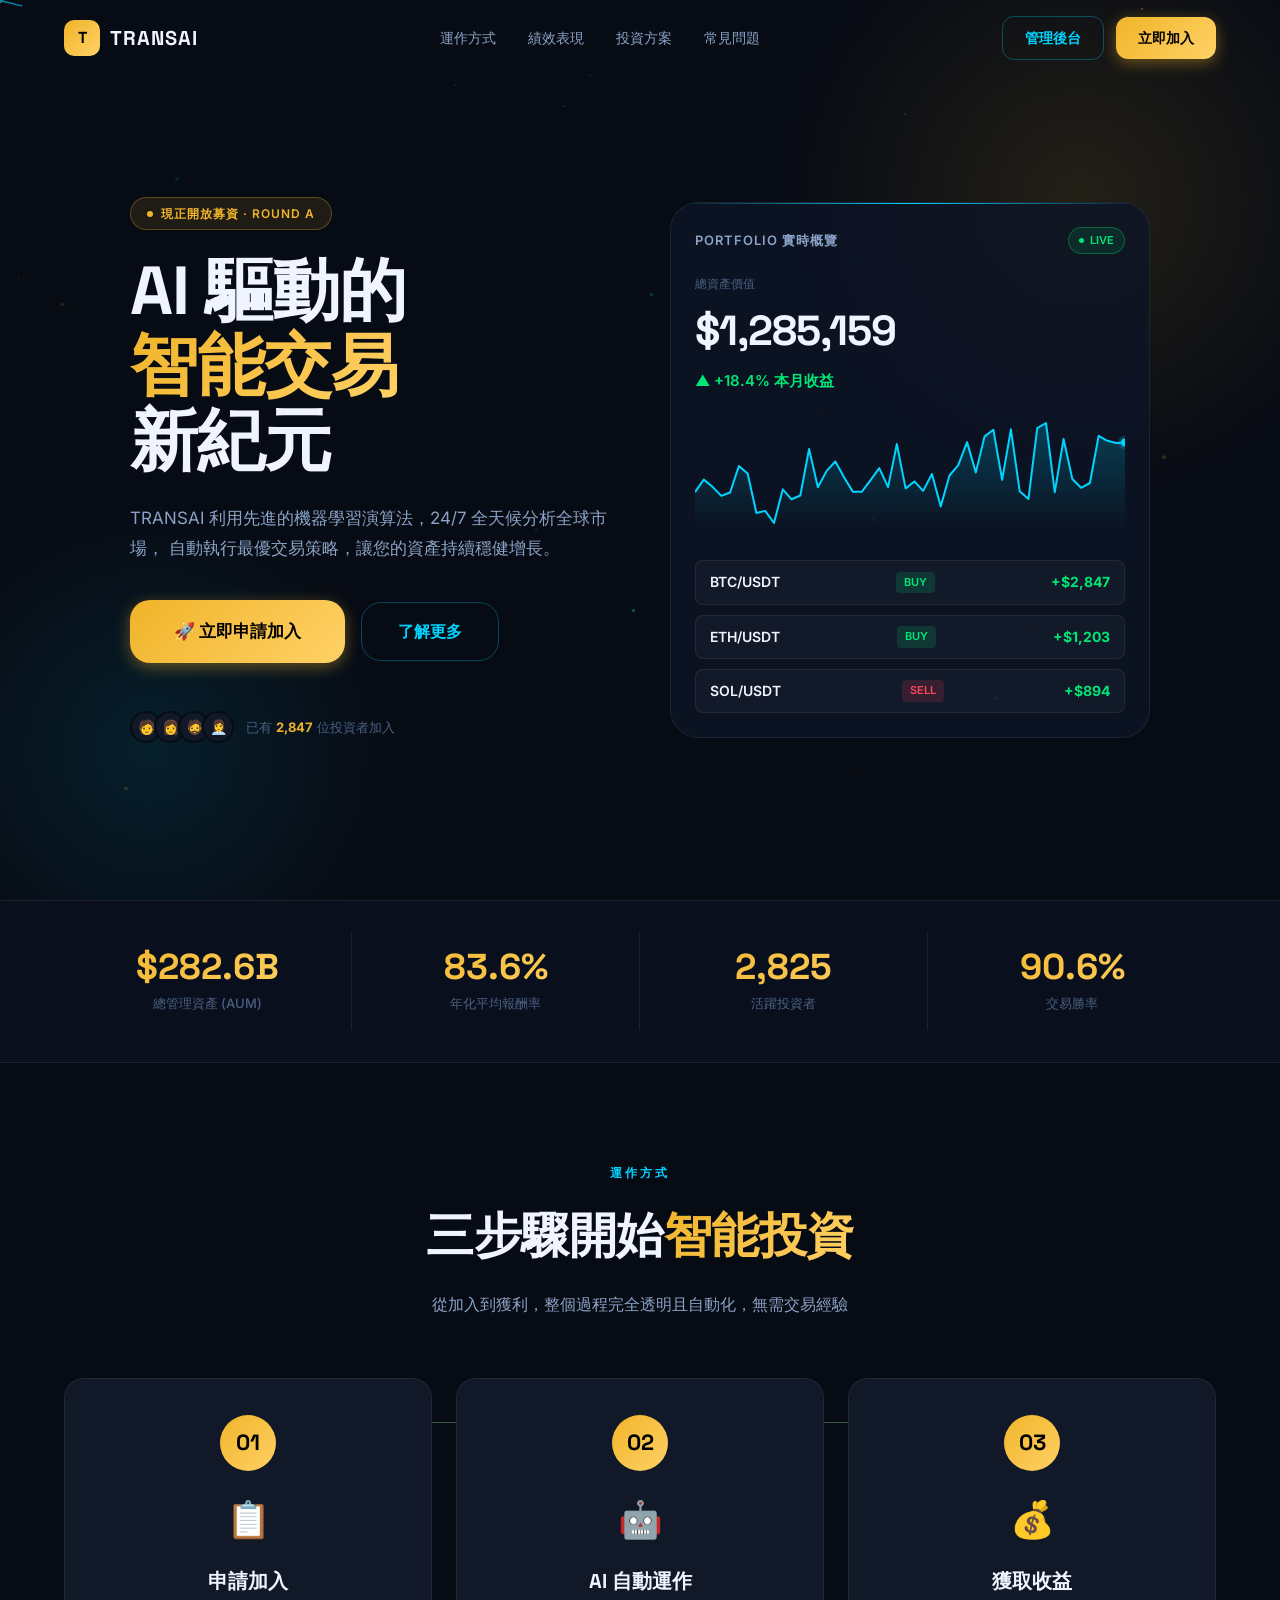
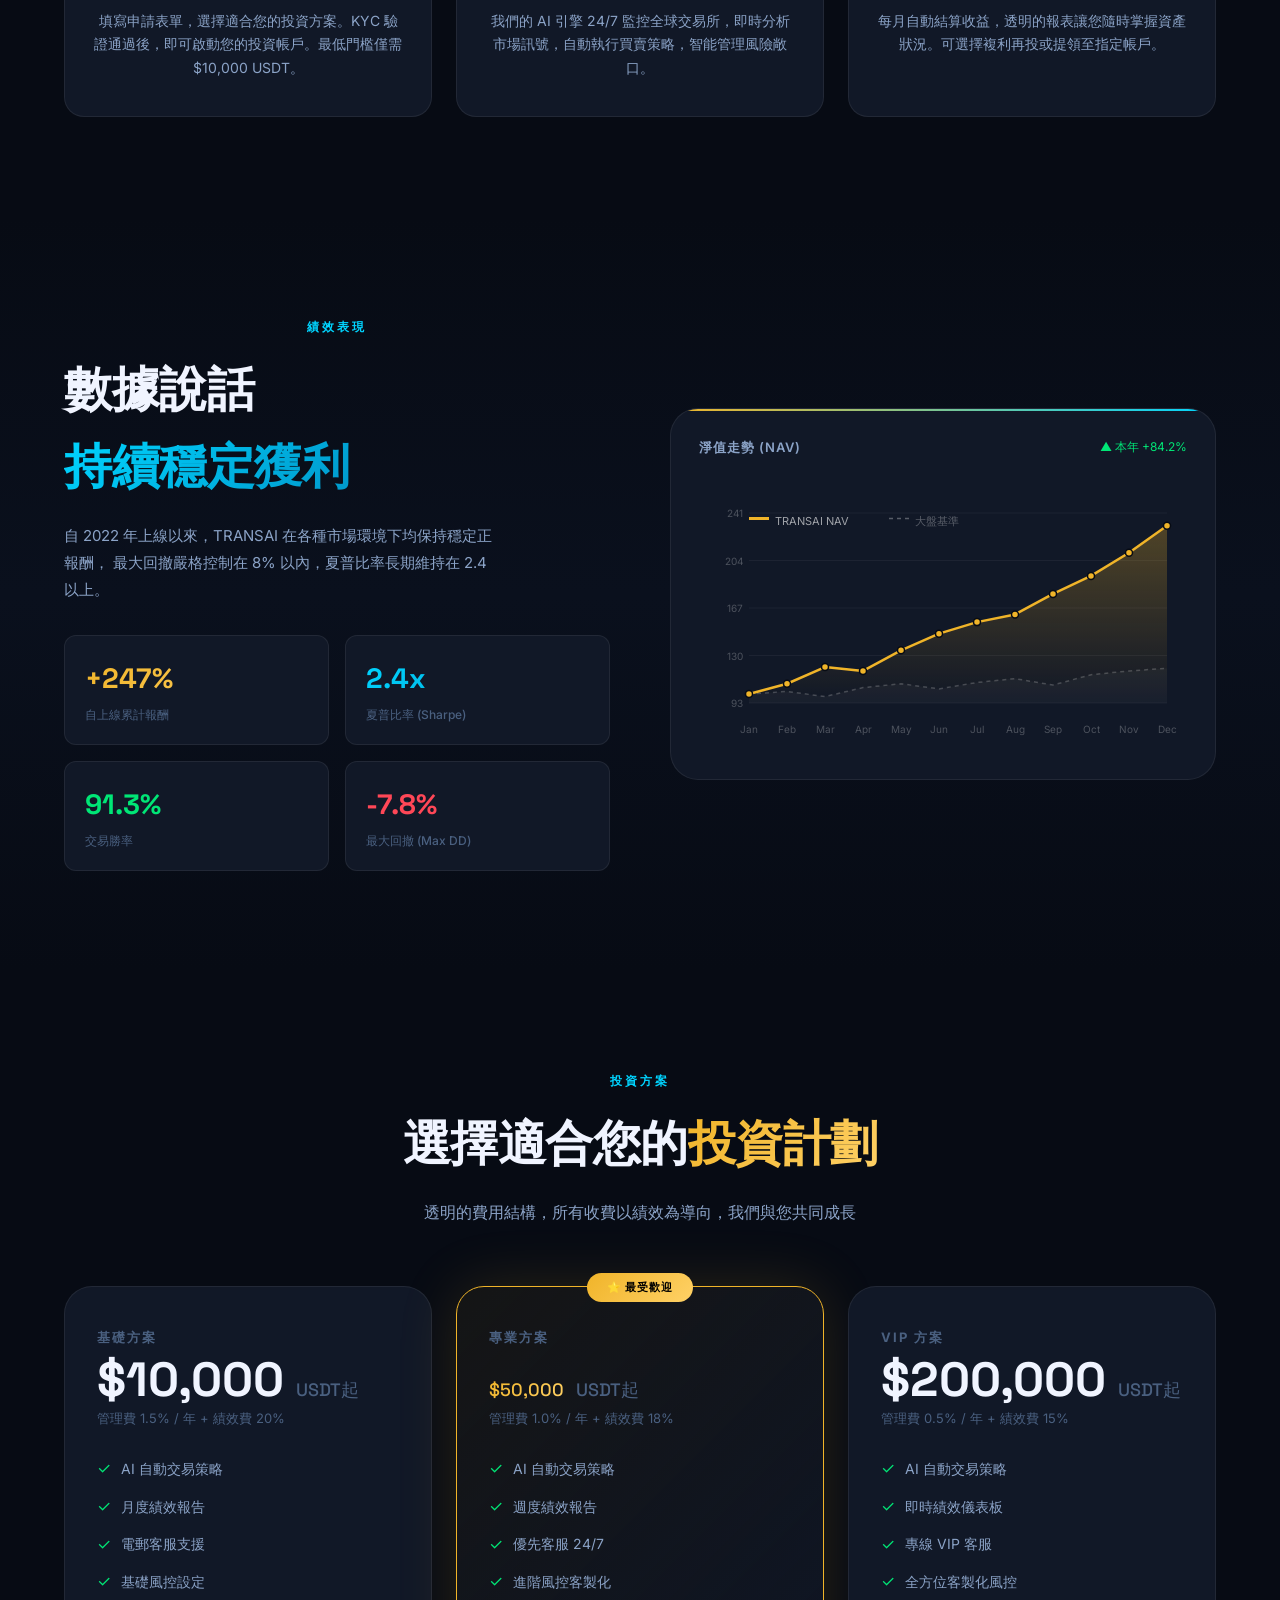
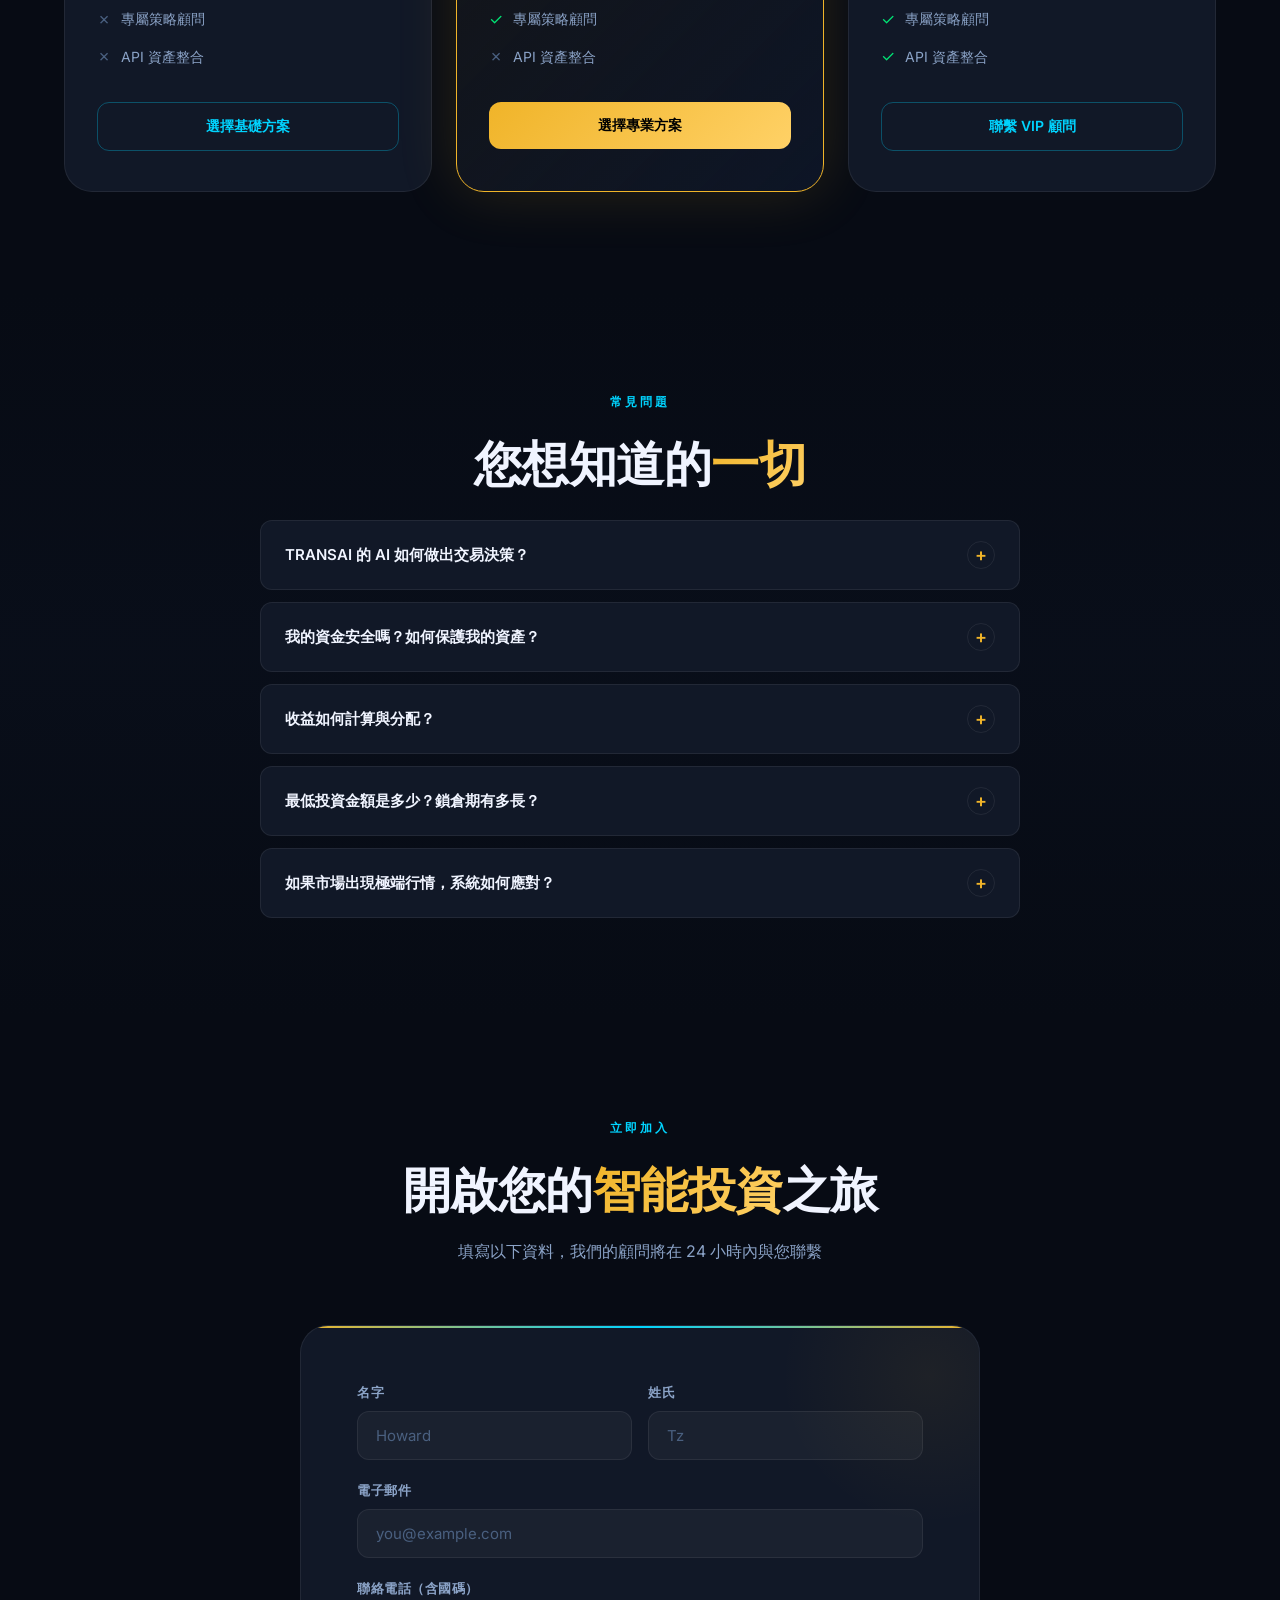
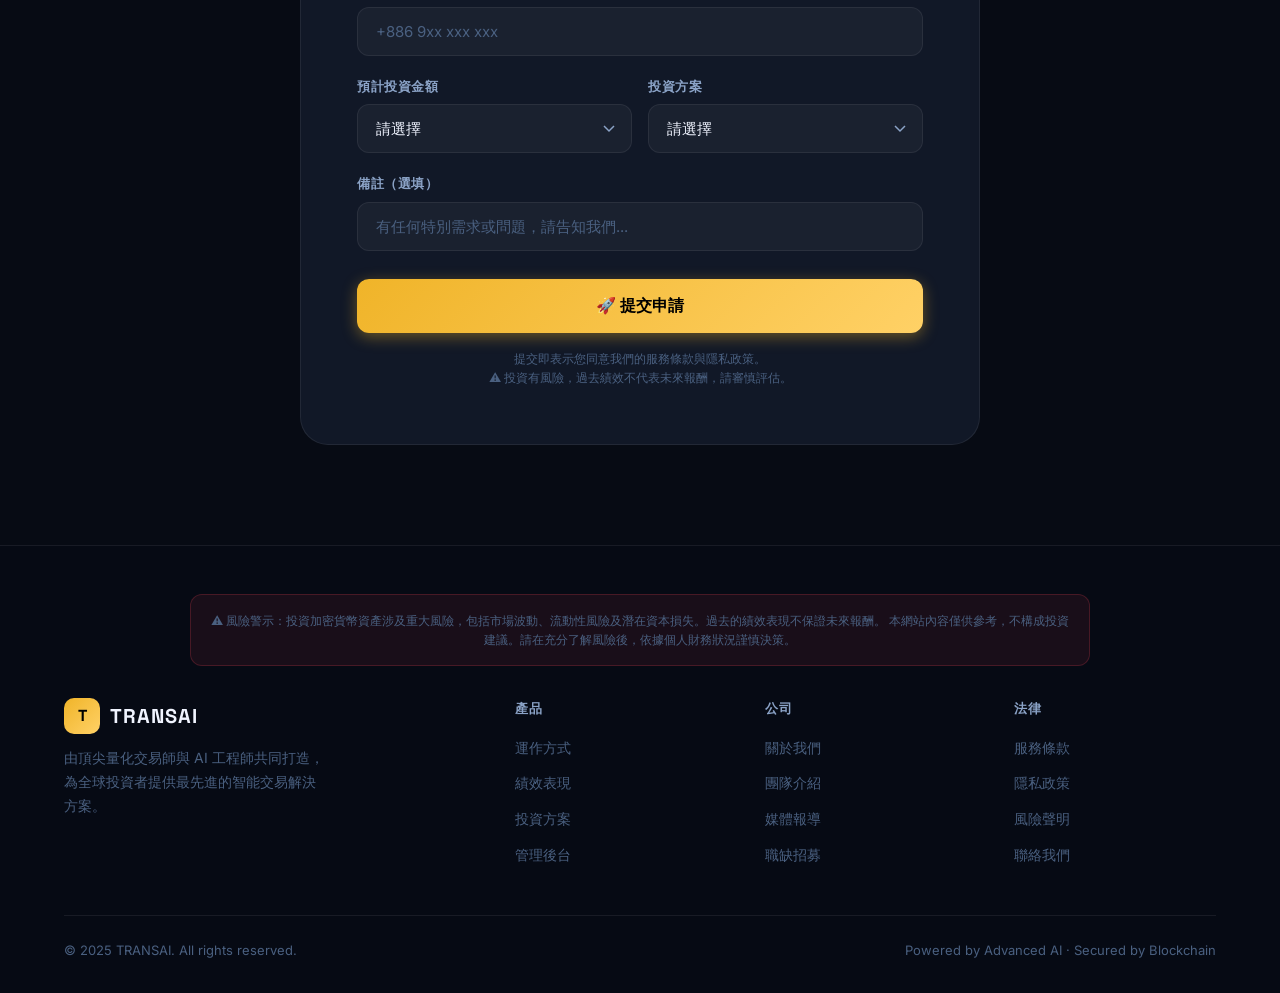
==== index.html @ 69c9260f "feat: initial TRANSAI mock page - landing page & investor dashboard" ====
<!DOCTYPE html>
<html lang="zh-TW">
<head>
  <meta charset="UTF-8">
  <meta name="viewport" content="width=device-width, initial-scale=1.0">
  <title>TRANSAI — AI 自動交易系統 | 智能投資新紀元</title>
  <meta name="description" content="TRANSAI 是全球領先的 AI 自動交易系統，為投資者提供智能、穩定、透明的交易解決方案。立即加入，開啟您的智能投資之旅。">
  <link rel="stylesheet" href="css/style.css">
</head>
<body>

  <!-- NAVBAR -->
  <nav class="navbar" id="navbar">
    <div class="container">
      <div class="nav-inner">
        <a href="#" class="nav-logo">
          <div class="nav-logo-icon">T</div>
          <span class="nav-logo-text">TRANSAI</span>
        </a>
        <ul class="nav-links">
          <li><a href="#how-it-works">運作方式</a></li>
          <li><a href="#performance">績效表現</a></li>
          <li><a href="#pricing">投資方案</a></li>
          <li><a href="#faq">常見問題</a></li>
        </ul>
        <div class="nav-cta">
          <a href="dashboard.html" class="btn btn-outline" id="nav-dashboard-btn">管理後台</a>
          <a href="#join" class="btn btn-gold" id="nav-join-btn">立即加入</a>
        </div>
      </div>
    </div>
  </nav>

  <!-- HERO SECTION -->
  <section class="hero" id="hero">
    <canvas id="hero-canvas"></canvas>
    <div class="hero-glow-1"></div>
    <div class="hero-glow-2"></div>
    <div class="container">
      <div class="hero-content">
        <!-- Left: Text -->
        <div class="hero-text">
          <div class="hero-badge animate-in">
            <span class="dot"></span>
            現正開放募資 · Round A
          </div>
          <h1 class="hero-title animate-in delay-1">
            AI 驅動的<br>
            <span class="gradient-text">智能交易</span><br>
            新紀元
          </h1>
          <p class="hero-subtitle animate-in delay-2">
            TRANSAI 利用先進的機器學習演算法，24/7 全天候分析全球市場，
            自動執行最優交易策略，讓您的資產持續穩健增長。
          </p>
          <div class="hero-actions animate-in delay-3">
            <a href="#join" class="btn btn-gold btn-xl" id="hero-join-btn">
              🚀 立即申請加入
            </a>
            <a href="#how-it-works" class="btn btn-outline btn-lg" id="hero-learn-btn">
              了解更多
            </a>
          </div>
          <div class="hero-trust animate-in delay-4">
            <div class="hero-trust-avatars">
              <span>🧑</span>
              <span>👩</span>
              <span>🧔</span>
              <span>👩‍💼</span>
            </div>
            <span>已有 <strong style="color:var(--gold)">2,847</strong> 位投資者加入</span>
          </div>
        </div>

        <!-- Right: Live Card -->
        <div class="hero-visual animate-in delay-2">
          <div class="live-card">
            <div class="card-header">
              <span class="card-title">Portfolio 實時概覽</span>
              <span class="live-badge">
                <span class="live-dot"></span>
                LIVE
              </span>
            </div>
            <div class="portfolio-value">
              <div class="label">總資產價值</div>
              <div class="amount">$<span id="live-amount">1,284,937</span></div>
              <div class="change">▲ +<span id="live-pct">18.4</span>% 本月收益</div>
            </div>
            <canvas id="live-chart-canvas"></canvas>
            <div class="trade-list" id="trade-list">
              <div class="trade-item">
                <span class="trade-pair">BTC/USDT</span>
                <span class="trade-type buy">BUY</span>
                <span class="trade-profit pos">+$2,847</span>
              </div>
              <div class="trade-item">
                <span class="trade-pair">ETH/USDT</span>
                <span class="trade-type buy">BUY</span>
                <span class="trade-profit pos">+$1,203</span>
              </div>
              <div class="trade-item">
                <span class="trade-pair">SOL/USDT</span>
                <span class="trade-type sell">SELL</span>
                <span class="trade-profit pos">+$894</span>
              </div>
            </div>
          </div>
        </div>
      </div>
    </div>
  </section>

  <!-- STATS BAR -->
  <section class="stats-bar">
    <div class="container">
      <div class="stats-grid">
        <div class="stat-item">
          <div class="stat-value" id="stat-aum">$0</div>
          <div class="stat-label">總管理資產 (AUM)</div>
        </div>
        <div class="stat-item">
          <div class="stat-value" id="stat-return">0%</div>
          <div class="stat-label">年化平均報酬率</div>
        </div>
        <div class="stat-item">
          <div class="stat-value" id="stat-investors">0</div>
          <div class="stat-label">活躍投資者</div>
        </div>
        <div class="stat-item">
          <div class="stat-value" id="stat-winrate">0%</div>
          <div class="stat-label">交易勝率</div>
        </div>
      </div>
    </div>
  </section>

  <!-- HOW IT WORKS -->
  <section class="section" id="how-it-works">
    <div class="container">
      <div class="section-label">運作方式</div>
      <h2 class="section-title">三步驟開始<span class="gradient-text">智能投資</span></h2>
      <p class="section-desc">從加入到獲利，整個過程完全透明且自動化，無需交易經驗</p>

      <div class="steps-grid">
        <div class="step-card">
          <div class="step-number">01</div>
          <div class="step-icon">📋</div>
          <h3 class="step-title">申請加入</h3>
          <p class="step-desc">填寫申請表單，選擇適合您的投資方案。KYC 驗證通過後，即可啟動您的投資帳戶。最低門檻僅需 $10,000 USDT。</p>
        </div>
        <div class="step-card">
          <div class="step-number">02</div>
          <div class="step-icon">🤖</div>
          <h3 class="step-title">AI 自動運作</h3>
          <p class="step-desc">我們的 AI 引擎 24/7 監控全球交易所，即時分析市場訊號，自動執行買賣策略，智能管理風險敞口。</p>
        </div>
        <div class="step-card">
          <div class="step-number">03</div>
          <div class="step-icon">💰</div>
          <h3 class="step-title">獲取收益</h3>
          <p class="step-desc">每月自動結算收益，透明的報表讓您隨時掌握資產狀況。可選擇複利再投或提領至指定帳戶。</p>
        </div>
      </div>
    </div>
  </section>

  <!-- PERFORMANCE SECTION -->
  <section class="performance-section" id="performance">
    <div class="container">
      <div class="performance-grid">
        <div>
          <div class="section-label">績效表現</div>
          <h2 class="section-title" style="text-align:left">數據說話<br><span class="cyan-text">持續穩定獲利</span></h2>
          <p style="color:var(--text-secondary); font-size:15px; line-height:1.8; margin-top:16px; max-width:440px">
            自 2022 年上線以來，TRANSAI 在各種市場環境下均保持穩定正報酬，
            最大回撤嚴格控制在 8% 以內，夏普比率長期維持在 2.4 以上。
          </p>
          <div class="performance-stats">
            <div class="perf-stat">
              <div class="value gold">+247%</div>
              <div class="label">自上線累計報酬</div>
            </div>
            <div class="perf-stat">
              <div class="value cyan">2.4x</div>
              <div class="label">夏普比率 (Sharpe)</div>
            </div>
            <div class="perf-stat">
              <div class="value green">91.3%</div>
              <div class="label">交易勝率</div>
            </div>
            <div class="perf-stat">
              <div class="value" style="color:var(--red)">-7.8%</div>
              <div class="label">最大回撤 (Max DD)</div>
            </div>
          </div>
        </div>

        <div class="chart-card">
          <div class="card-header">
            <span class="card-title">淨值走勢 (NAV)</span>
            <span style="font-size:12px; color:var(--green)">▲ 本年 +84.2%</span>
          </div>
          <canvas id="perf-chart"></canvas>
        </div>
      </div>
    </div>
  </section>

  <!-- PRICING -->
  <section class="pricing-section" id="pricing">
    <div class="container">
      <div class="section-label">投資方案</div>
      <h2 class="section-title">選擇適合您的<span class="gradient-text">投資計劃</span></h2>
      <p class="section-desc">透明的費用結構，所有收費以績效為導向，我們與您共同成長</p>

      <div class="pricing-grid">
        <!-- Basic -->
        <div class="pricing-card">
          <div class="tier-name">基礎方案</div>
          <div class="tier-price">$10,000 <span>USDT起</span></div>
          <div class="tier-unit">管理費 1.5% / 年 + 績效費 20%</div>
          <ul class="tier-features">
            <li><span class="check">✓</span> AI 自動交易策略</li>
            <li><span class="check">✓</span> 月度績效報告</li>
            <li><span class="check">✓</span> 電郵客服支援</li>
            <li><span class="check">✓</span> 基礎風控設定</li>
            <li><span class="cross">✗</span> 專屬策略顧問</li>
            <li><span class="cross">✗</span> API 資產整合</li>
          </ul>
          <button class="btn btn-tier-outline" id="basic-plan-btn">選擇基礎方案</button>
        </div>

        <!-- Pro (Featured) -->
        <div class="pricing-card featured">
          <div class="pricing-badge">⭐ 最受歡迎</div>
          <div class="tier-name">專業方案</div>
          <div class="tier-price"><span class="gradient-text">$50,000</span> <span>USDT起</span></div>
          <div class="tier-unit">管理費 1.0% / 年 + 績效費 18%</div>
          <ul class="tier-features">
            <li><span class="check">✓</span> AI 自動交易策略</li>
            <li><span class="check">✓</span> 週度績效報告</li>
            <li><span class="check">✓</span> 優先客服 24/7</li>
            <li><span class="check">✓</span> 進階風控客製化</li>
            <li><span class="check">✓</span> 專屬策略顧問</li>
            <li><span class="cross">✗</span> API 資產整合</li>
          </ul>
          <button class="btn btn-tier-gold btn" id="pro-plan-btn">選擇專業方案</button>
        </div>

        <!-- VIP -->
        <div class="pricing-card">
          <div class="tier-name">VIP 方案</div>
          <div class="tier-price">$200,000 <span>USDT起</span></div>
          <div class="tier-unit">管理費 0.5% / 年 + 績效費 15%</div>
          <ul class="tier-features">
            <li><span class="check">✓</span> AI 自動交易策略</li>
            <li><span class="check">✓</span> 即時績效儀表板</li>
            <li><span class="check">✓</span> 專線 VIP 客服</li>
            <li><span class="check">✓</span> 全方位客製化風控</li>
            <li><span class="check">✓</span> 專屬策略顧問</li>
            <li><span class="check">✓</span> API 資產整合</li>
          </ul>
          <button class="btn btn-tier-outline" id="vip-plan-btn">聯繫 VIP 顧問</button>
        </div>
      </div>
    </div>
  </section>

  <!-- FAQ -->
  <section class="faq-section" id="faq">
    <div class="container">
      <div class="section-label">常見問題</div>
      <h2 class="section-title">您想知道的<span class="gradient-text">一切</span></h2>

      <div class="faq-list" id="faq-list">
        <div class="faq-item" data-faq="0">
          <div class="faq-question" id="faq-q-0">
            TRANSAI 的 AI 如何做出交易決策？
            <span class="faq-icon">+</span>
          </div>
          <div class="faq-answer" id="faq-a-0">
            <div class="faq-answer-inner">
              我們的 AI 系統整合了技術分析、鏈上數據分析、宏觀市場訊號及情緒分析等多維度資料，
              透過深度學習模型進行即時預測。系統每秒處理超過 10 萬個數據點，並在毫秒內做出交易決策，
              遠超人類交易員的反應速度與精確度。
            </div>
          </div>
        </div>

        <div class="faq-item" data-faq="1">
          <div class="faq-question" id="faq-q-1">
            我的資金安全嗎？如何保護我的資產？
            <span class="faq-icon">+</span>
          </div>
          <div class="faq-answer" id="faq-a-1">
            <div class="faq-answer-inner">
              您的資產始終由您掌控。TRANSAI 採用智能合約技術，資金存放在多重簽名冷錢包中，
              我們只有交易授權而無提款授權。同時我們備有 5% 的風險準備金，
              並為所有投資者購買保險，最大程度保障您的資產安全。
            </div>
          </div>
        </div>

        <div class="faq-item" data-faq="2">
          <div class="faq-question" id="faq-q-2">
            收益如何計算與分配？
            <span class="faq-icon">+</span>
          </div>
          <div class="faq-answer" id="faq-a-2">
            <div class="faq-answer-inner">
              收益採用高水位標記 (High Watermark) 計算方式，確保您不會重複支付虧損期間的績效費。
              每月最後一個交易日進行結算，收益可選擇自動複利再投資或提領至您的指定錢包地址，
              提領通常在 3 個工作日內完成。
            </div>
          </div>
        </div>

        <div class="faq-item" data-faq="3">
          <div class="faq-question" id="faq-q-3">
            最低投資金額是多少？鎖倉期有多長？
            <span class="faq-icon">+</span>
          </div>
          <div class="faq-answer" id="faq-a-3">
            <div class="faq-answer-inner">
              最低投資門檻為 $10,000 USDT（基礎方案）。標準鎖倉期為 3 個月，
              3 個月後可隨時申請贖回，贖回通知期為 30 天。
              VIP 方案可享有更彈性的鎖倉與贖回條件，歡迎聯繫我們的顧問團隊。
            </div>
          </div>
        </div>

        <div class="faq-item" data-faq="4">
          <div class="faq-question" id="faq-q-4">
            如果市場出現極端行情，系統如何應對？
            <span class="faq-icon">+</span>
          </div>
          <div class="faq-answer" id="faq-a-4">
            <div class="faq-answer-inner">
              我們的風控系統設有多重熔斷機制。當市場波動超過預設閾值時，
              系統會自動降低倉位或完全平倉，切換至穩定幣保值模式。
              歷史上我們在 2022 年熊市期間最大回撤僅為 7.8%，遠低於市場整體跌幅。
            </div>
          </div>
        </div>
      </div>
    </div>
  </section>

  <!-- JOIN FORM -->
  <section class="join-section" id="join">
    <div class="container">
      <div class="section-label">立即加入</div>
      <h2 class="section-title" style="margin-bottom:8px">開啟您的<span class="gradient-text">智能投資</span>之旅</h2>
      <p class="section-desc">填寫以下資料，我們的顧問將在 24 小時內與您聯繫</p>

      <div class="join-card">
        <form id="join-form">
          <div class="form-grid">
            <div class="form-group">
              <label class="form-label" for="first-name">名字</label>
              <input type="text" id="first-name" class="form-input" placeholder="Howard" required>
            </div>
            <div class="form-group">
              <label class="form-label" for="last-name">姓氏</label>
              <input type="text" id="last-name" class="form-input" placeholder="Tz" required>
            </div>
          </div>
          <div class="form-group">
            <label class="form-label" for="email">電子郵件</label>
            <input type="email" id="email" class="form-input" placeholder="you@example.com" required>
          </div>
          <div class="form-group">
            <label class="form-label" for="phone">聯絡電話（含國碼）</label>
            <input type="tel" id="phone" class="form-input" placeholder="+886 9xx xxx xxx">
          </div>
          <div class="form-grid">
            <div class="form-group">
              <label class="form-label" for="invest-amount">預計投資金額</label>
              <select id="invest-amount" class="form-input form-select" required>
                <option value="" disabled selected>請選擇</option>
                <option value="10k-50k">$10,000 - $50,000 USDT</option>
                <option value="50k-200k">$50,000 - $200,000 USDT</option>
                <option value="200k+">$200,000+ USDT (VIP)</option>
              </select>
            </div>
            <div class="form-group">
              <label class="form-label" for="invest-plan">投資方案</label>
              <select id="invest-plan" class="form-input form-select" required>
                <option value="" disabled selected>請選擇</option>
                <option value="basic">基礎方案</option>
                <option value="pro">專業方案</option>
                <option value="vip">VIP 方案</option>
              </select>
            </div>
          </div>
          <div class="form-group">
            <label class="form-label" for="message">備註（選填）</label>
            <input type="text" id="message" class="form-input" placeholder="有任何特別需求或問題，請告知我們...">
          </div>
          <button type="submit" class="btn btn-gold form-submit" id="join-submit-btn">
            🚀 提交申請
          </button>
          <p class="form-disclaimer">
            提交即表示您同意我們的服務條款與隱私政策。<br>
            ⚠️ 投資有風險，過去績效不代表未來報酬，請審慎評估。
          </p>
        </form>
        <div class="form-success" id="form-success">
          <div class="success-icon">🎉</div>
          <h3 class="gradient-text">申請已成功送出！</h3>
          <p>感謝您的申請，我們的顧問團隊將在 24 小時內透過您留下的電郵與您聯繫。<br>歡迎加入 TRANSAI 智能投資社群！</p>
        </div>
      </div>
    </div>
  </section>

  <!-- FOOTER -->
  <footer>
    <div class="container">
      <div class="risk-warning">
        ⚠️ 風險警示：投資加密貨幣資產涉及重大風險，包括市場波動、流動性風險及潛在資本損失。過去的績效表現不保證未來報酬。
        本網站內容僅供參考，不構成投資建議。請在充分了解風險後，依據個人財務狀況謹慎決策。
      </div>
      <div class="footer-grid">
        <div class="footer-brand">
          <a href="#" class="nav-logo">
            <div class="nav-logo-icon">T</div>
            <span class="nav-logo-text">TRANSAI</span>
          </a>
          <p>由頂尖量化交易師與 AI 工程師共同打造，為全球投資者提供最先進的智能交易解決方案。</p>
        </div>
        <div class="footer-col">
          <h4>產品</h4>
          <ul>
            <li><a href="#how-it-works">運作方式</a></li>
            <li><a href="#performance">績效表現</a></li>
            <li><a href="#pricing">投資方案</a></li>
            <li><a href="dashboard.html">管理後台</a></li>
          </ul>
        </div>
        <div class="footer-col">
          <h4>公司</h4>
          <ul>
            <li><a href="#">關於我們</a></li>
            <li><a href="#">團隊介紹</a></li>
            <li><a href="#">媒體報導</a></li>
            <li><a href="#">職缺招募</a></li>
          </ul>
        </div>
        <div class="footer-col">
          <h4>法律</h4>
          <ul>
            <li><a href="#">服務條款</a></li>
            <li><a href="#">隱私政策</a></li>
            <li><a href="#">風險聲明</a></li>
            <li><a href="#">聯絡我們</a></li>
          </ul>
        </div>
      </div>
      <div class="footer-bottom">
        <span>© 2025 TRANSAI. All rights reserved.</span>
        <span style="color:var(--text-muted)">Powered by Advanced AI · Secured by Blockchain</span>
      </div>
    </div>
  </footer>

  <script src="js/main.js"></script>
</body>
</html>
---- css/style.css ----
/* =============================================
   TRANSAI — Landing Page Styles
   Dark Tech / Gold & Cyan Color Scheme
   ============================================= */

@import url('https://fonts.googleapis.com/css2?family=Inter:wght@300;400;500;600;700;800;900&family=Space+Grotesk:wght@400;500;600;700&display=swap');

/* === CSS Variables === */
:root {
  --bg-primary: #070b14;
  --bg-secondary: #0d1526;
  --bg-card: #111827;
  --bg-card-hover: #1a2538;
  --border: rgba(255, 255, 255, 0.07);
  --border-glow: rgba(0, 212, 255, 0.3);

  --gold: #f0b429;
  --gold-light: #ffd166;
  --gold-dark: #c88f00;
  --cyan: #00d4ff;
  --cyan-dark: #0099cc;
  --green: #00e676;
  --red: #ff4757;
  --purple: #a855f7;

  --text-primary: #f0f4ff;
  --text-secondary: #8ba3c7;
  --text-muted: #4a6080;

  --gradient-gold: linear-gradient(135deg, #f0b429, #ffd166);
  --gradient-cyan: linear-gradient(135deg, #00d4ff, #0099cc);
  --gradient-hero: linear-gradient(135deg, #070b14 0%, #0d1a2e 50%, #070b14 100%);

  --shadow-glow-gold: 0 0 30px rgba(240, 180, 41, 0.3);
  --shadow-glow-cyan: 0 0 30px rgba(0, 212, 255, 0.3);
  --shadow-card: 0 8px 32px rgba(0, 0, 0, 0.4);

  --radius-sm: 8px;
  --radius-md: 12px;
  --radius-lg: 20px;
  --radius-xl: 28px;

  --transition: 0.3s cubic-bezier(0.4, 0, 0.2, 1);
}

/* === Reset & Base === */
*, *::before, *::after { box-sizing: border-box; margin: 0; padding: 0; }

html { scroll-behavior: smooth; }

body {
  font-family: 'Inter', sans-serif;
  background: var(--bg-primary);
  color: var(--text-primary);
  overflow-x: hidden;
  line-height: 1.6;
}

/* === Scrollbar === */
::-webkit-scrollbar { width: 6px; }
::-webkit-scrollbar-track { background: var(--bg-primary); }
::-webkit-scrollbar-thumb { background: var(--cyan-dark); border-radius: 3px; }

/* === Utility === */
.container {
  max-width: 1200px;
  margin: 0 auto;
  padding: 0 24px;
}

.gradient-text {
  background: var(--gradient-gold);
  -webkit-background-clip: text;
  -webkit-text-fill-color: transparent;
  background-clip: text;
}

.cyan-text {
  background: var(--gradient-cyan);
  -webkit-background-clip: text;
  -webkit-text-fill-color: transparent;
  background-clip: text;
}

/* ==============================
   NAVBAR
   ============================== */
.navbar {
  position: fixed;
  top: 0;
  left: 0;
  right: 0;
  z-index: 1000;
  padding: 16px 0;
  transition: var(--transition);
}

.navbar.scrolled {
  background: rgba(7, 11, 20, 0.92);
  backdrop-filter: blur(20px);
  border-bottom: 1px solid var(--border);
  padding: 12px 0;
}

.nav-inner {
  display: flex;
  align-items: center;
  justify-content: space-between;
}

.nav-logo {
  display: flex;
  align-items: center;
  gap: 10px;
  text-decoration: none;
}

.nav-logo-icon {
  width: 36px;
  height: 36px;
  background: var(--gradient-gold);
  border-radius: 10px;
  display: flex;
  align-items: center;
  justify-content: center;
  font-weight: 900;
  font-size: 16px;
  color: #000;
  font-family: 'Space Grotesk', sans-serif;
}

.nav-logo-text {
  font-family: 'Space Grotesk', sans-serif;
  font-weight: 700;
  font-size: 20px;
  color: var(--text-primary);
  letter-spacing: 1px;
}

.nav-links {
  display: flex;
  align-items: center;
  gap: 32px;
  list-style: none;
}

.nav-links a {
  color: var(--text-secondary);
  text-decoration: none;
  font-size: 14px;
  font-weight: 500;
  transition: var(--transition);
  position: relative;
}

.nav-links a::after {
  content: '';
  position: absolute;
  bottom: -4px;
  left: 0;
  width: 0;
  height: 2px;
  background: var(--gradient-gold);
  transition: var(--transition);
}

.nav-links a:hover { color: var(--gold); }
.nav-links a:hover::after { width: 100%; }

.nav-cta {
  display: flex;
  align-items: center;
  gap: 12px;
}

.btn {
  display: inline-flex;
  align-items: center;
  gap: 8px;
  padding: 10px 22px;
  border-radius: var(--radius-md);
  font-size: 14px;
  font-weight: 600;
  cursor: pointer;
  transition: var(--transition);
  text-decoration: none;
  border: none;
  font-family: 'Inter', sans-serif;
}

.btn-outline {
  background: transparent;
  border: 1px solid var(--border-glow);
  color: var(--cyan);
}

.btn-outline:hover {
  background: rgba(0, 212, 255, 0.1);
  border-color: var(--cyan);
  box-shadow: var(--shadow-glow-cyan);
}

.btn-gold {
  background: var(--gradient-gold);
  color: #000;
  box-shadow: 0 4px 15px rgba(240, 180, 41, 0.4);
}

.btn-gold:hover {
  transform: translateY(-2px);
  box-shadow: 0 8px 25px rgba(240, 180, 41, 0.5);
}

.btn-lg {
  padding: 16px 36px;
  font-size: 16px;
  border-radius: var(--radius-lg);
}

.btn-xl {
  padding: 18px 44px;
  font-size: 17px;
  border-radius: var(--radius-lg);
}

/* ==============================
   HERO SECTION
   ============================== */
.hero {
  min-height: 100vh;
  display: flex;
  align-items: center;
  position: relative;
  overflow: hidden;
  padding: 100px 0 60px;
}

#hero-canvas {
  position: absolute;
  top: 0;
  left: 0;
  width: 100%;
  height: 100%;
  opacity: 0.6;
}

.hero-glow-1 {
  position: absolute;
  width: 600px;
  height: 600px;
  border-radius: 50%;
  background: radial-gradient(circle, rgba(240, 180, 41, 0.12) 0%, transparent 70%);
  top: -100px;
  right: -100px;
  pointer-events: none;
}

.hero-glow-2 {
  position: absolute;
  width: 500px;
  height: 500px;
  border-radius: 50%;
  background: radial-gradient(circle, rgba(0, 212, 255, 0.1) 0%, transparent 70%);
  bottom: -100px;
  left: -100px;
  pointer-events: none;
}

.hero-content {
  position: relative;
  z-index: 2;
  display: grid;
  grid-template-columns: 1fr 1fr;
  gap: 60px;
  align-items: center;
}

.hero-badge {
  display: inline-flex;
  align-items: center;
  gap: 8px;
  background: rgba(240, 180, 41, 0.1);
  border: 1px solid rgba(240, 180, 41, 0.3);
  color: var(--gold);
  padding: 6px 16px;
  border-radius: 50px;
  font-size: 12px;
  font-weight: 600;
  letter-spacing: 1px;
  text-transform: uppercase;
  margin-bottom: 24px;
}

.hero-badge .dot {
  width: 6px;
  height: 6px;
  background: var(--gold);
  border-radius: 50%;
  animation: pulse-dot 2s infinite;
}

@keyframes pulse-dot {
  0%, 100% { opacity: 1; transform: scale(1); }
  50% { opacity: 0.5; transform: scale(0.8); }
}

.hero-title {
  font-family: 'Space Grotesk', sans-serif;
  font-size: clamp(42px, 5.5vw, 68px);
  font-weight: 800;
  line-height: 1.1;
  letter-spacing: -1px;
  margin-bottom: 24px;
}

.hero-subtitle {
  font-size: 17px;
  color: var(--text-secondary);
  line-height: 1.8;
  margin-bottom: 36px;
  max-width: 480px;
}

.hero-actions {
  display: flex;
  align-items: center;
  gap: 16px;
  margin-bottom: 48px;
}

.hero-trust {
  display: flex;
  align-items: center;
  gap: 12px;
  color: var(--text-muted);
  font-size: 13px;
}

.hero-trust-avatars {
  display: flex;
}

.hero-trust-avatars span {
  width: 32px;
  height: 32px;
  border-radius: 50%;
  border: 2px solid var(--bg-primary);
  display: flex;
  align-items: center;
  justify-content: center;
  font-size: 14px;
  margin-left: -8px;
  background: var(--bg-card);
}

.hero-trust-avatars span:first-child { margin-left: 0; }

/* Hero Live Card */
.hero-visual {
  position: relative;
}

.live-card {
  background: rgba(13, 21, 38, 0.8);
  border: 1px solid var(--border);
  border-radius: var(--radius-xl);
  padding: 24px;
  backdrop-filter: blur(20px);
  position: relative;
  overflow: hidden;
}

.live-card::before {
  content: '';
  position: absolute;
  top: 0;
  left: 0;
  right: 0;
  height: 1px;
  background: linear-gradient(90deg, transparent, var(--cyan), transparent);
}

.card-header {
  display: flex;
  align-items: center;
  justify-content: space-between;
  margin-bottom: 20px;
}

.card-title {
  font-size: 13px;
  font-weight: 600;
  color: var(--text-secondary);
  text-transform: uppercase;
  letter-spacing: 1px;
}

.live-badge {
  display: flex;
  align-items: center;
  gap: 6px;
  background: rgba(0, 230, 118, 0.1);
  border: 1px solid rgba(0, 230, 118, 0.3);
  color: var(--green);
  padding: 4px 10px;
  border-radius: 50px;
  font-size: 11px;
  font-weight: 600;
}

.live-badge .live-dot {
  width: 5px;
  height: 5px;
  background: var(--green);
  border-radius: 50%;
  animation: blink 1.2s infinite;
}

@keyframes blink {
  0%, 100% { opacity: 1; }
  50% { opacity: 0; }
}

.portfolio-value {
  margin-bottom: 20px;
}

.portfolio-value .label {
  font-size: 12px;
  color: var(--text-muted);
  margin-bottom: 4px;
}

.portfolio-value .amount {
  font-family: 'Space Grotesk', sans-serif;
  font-size: 42px;
  font-weight: 700;
  color: var(--text-primary);
  letter-spacing: -1px;
}

.portfolio-value .change {
  color: var(--green);
  font-size: 15px;
  font-weight: 600;
  margin-top: 4px;
}

#live-chart-canvas {
  width: 100%;
  height: 120px;
  margin-bottom: 20px;
}

.trade-list {
  display: flex;
  flex-direction: column;
  gap: 10px;
}

.trade-item {
  display: flex;
  align-items: center;
  justify-content: space-between;
  padding: 10px 14px;
  background: rgba(255, 255, 255, 0.03);
  border-radius: var(--radius-sm);
  border: 1px solid var(--border);
}

.trade-pair {
  font-weight: 600;
  font-size: 14px;
}

.trade-type {
  font-size: 11px;
  font-weight: 600;
  padding: 2px 8px;
  border-radius: 4px;
}

.trade-type.buy {
  background: rgba(0, 230, 118, 0.15);
  color: var(--green);
}

.trade-type.sell {
  background: rgba(255, 71, 87, 0.15);
  color: var(--red);
}

.trade-profit {
  font-weight: 700;
  font-size: 14px;
}

.trade-profit.pos { color: var(--green); }
.trade-profit.neg { color: var(--red); }

/* ==============================
   STATS BAR
   ============================== */
.stats-bar {
  padding: 32px 0;
  border-top: 1px solid var(--border);
  border-bottom: 1px solid var(--border);
  background: rgba(13, 21, 38, 0.5);
  backdrop-filter: blur(10px);
}

.stats-grid {
  display: grid;
  grid-template-columns: repeat(4, 1fr);
  gap: 0;
}

.stat-item {
  text-align: center;
  padding: 16px 24px;
  border-right: 1px solid var(--border);
}

.stat-item:last-child { border-right: none; }

.stat-value {
  font-family: 'Space Grotesk', sans-serif;
  font-size: 36px;
  font-weight: 700;
  background: var(--gradient-gold);
  -webkit-background-clip: text;
  -webkit-text-fill-color: transparent;
  background-clip: text;
  line-height: 1;
  margin-bottom: 8px;
}

.stat-label {
  font-size: 13px;
  color: var(--text-muted);
  font-weight: 500;
}

/* ==============================
   HOW IT WORKS
   ============================== */
.section {
  padding: 100px 0;
}

.section-label {
  text-align: center;
  font-size: 12px;
  font-weight: 700;
  letter-spacing: 3px;
  text-transform: uppercase;
  color: var(--cyan);
  margin-bottom: 16px;
}

.section-title {
  text-align: center;
  font-family: 'Space Grotesk', sans-serif;
  font-size: clamp(32px, 4vw, 48px);
  font-weight: 700;
  margin-bottom: 16px;
  letter-spacing: -0.5px;
}

.section-desc {
  text-align: center;
  color: var(--text-secondary);
  font-size: 16px;
  max-width: 560px;
  margin: 0 auto 60px;
  line-height: 1.7;
}

.steps-grid {
  display: grid;
  grid-template-columns: repeat(3, 1fr);
  gap: 24px;
  position: relative;
}

.steps-grid::before {
  content: '';
  position: absolute;
  top: 44px;
  left: 17%;
  right: 17%;
  height: 1px;
  background: linear-gradient(90deg, var(--gold), var(--cyan), var(--gold));
  opacity: 0.4;
}

.step-card {
  background: var(--bg-card);
  border: 1px solid var(--border);
  border-radius: var(--radius-lg);
  padding: 36px 28px;
  text-align: center;
  position: relative;
  transition: var(--transition);
}

.step-card:hover {
  border-color: rgba(240, 180, 41, 0.3);
  background: var(--bg-card-hover);
  transform: translateY(-4px);
  box-shadow: var(--shadow-glow-gold);
}

.step-number {
  width: 56px;
  height: 56px;
  border-radius: 50%;
  background: var(--gradient-gold);
  color: #000;
  font-family: 'Space Grotesk', sans-serif;
  font-size: 22px;
  font-weight: 800;
  display: flex;
  align-items: center;
  justify-content: center;
  margin: 0 auto 20px;
}

.step-icon {
  font-size: 36px;
  margin-bottom: 16px;
}

.step-title {
  font-family: 'Space Grotesk', sans-serif;
  font-size: 20px;
  font-weight: 700;
  margin-bottom: 12px;
}

.step-desc {
  color: var(--text-secondary);
  font-size: 14px;
  line-height: 1.7;
}

/* ==============================
   PERFORMANCE SECTION
   ============================== */
.performance-section {
  padding: 100px 0;
  background: linear-gradient(180deg, transparent, rgba(13, 21, 38, 0.5), transparent);
}

.performance-grid {
  display: grid;
  grid-template-columns: 1fr 1fr;
  gap: 60px;
  align-items: center;
}

.performance-stats {
  display: grid;
  grid-template-columns: 1fr 1fr;
  gap: 16px;
  margin-top: 32px;
}

.perf-stat {
  background: var(--bg-card);
  border: 1px solid var(--border);
  border-radius: var(--radius-md);
  padding: 20px;
  transition: var(--transition);
}

.perf-stat:hover {
  border-color: rgba(0, 212, 255, 0.3);
  box-shadow: var(--shadow-glow-cyan);
}

.perf-stat .value {
  font-family: 'Space Grotesk', sans-serif;
  font-size: 28px;
  font-weight: 700;
  margin-bottom: 4px;
}

.perf-stat .value.gold { background: var(--gradient-gold); -webkit-background-clip: text; -webkit-text-fill-color: transparent; background-clip: text; }
.perf-stat .value.cyan { background: var(--gradient-cyan); -webkit-background-clip: text; -webkit-text-fill-color: transparent; background-clip: text; }
.perf-stat .value.green { color: var(--green); }

.perf-stat .label {
  font-size: 12px;
  color: var(--text-muted);
  font-weight: 500;
}

.chart-card {
  background: var(--bg-card);
  border: 1px solid var(--border);
  border-radius: var(--radius-xl);
  padding: 28px;
  position: relative;
  overflow: hidden;
}

.chart-card::before {
  content: '';
  position: absolute;
  top: 0;
  left: 0;
  right: 0;
  height: 2px;
  background: linear-gradient(90deg, var(--gold), var(--cyan));
}

#perf-chart {
  width: 100%;
  height: 250px;
  margin-top: 16px;
}

/* ==============================
   PRICING SECTION
   ============================== */
.pricing-section {
  padding: 100px 0;
}

.pricing-grid {
  display: grid;
  grid-template-columns: repeat(3, 1fr);
  gap: 24px;
  margin-top: 16px;
}

.pricing-card {
  background: var(--bg-card);
  border: 1px solid var(--border);
  border-radius: var(--radius-xl);
  padding: 40px 32px;
  position: relative;
  transition: var(--transition);
}

.pricing-card:hover {
  transform: translateY(-6px);
}

.pricing-card.featured {
  border-color: var(--gold);
  background: linear-gradient(135deg, rgba(240, 180, 41, 0.06), rgba(13, 21, 38, 1));
  box-shadow: 0 0 60px rgba(240, 180, 41, 0.15);
}

.pricing-badge {
  position: absolute;
  top: -14px;
  left: 50%;
  transform: translateX(-50%);
  background: var(--gradient-gold);
  color: #000;
  font-size: 11px;
  font-weight: 800;
  letter-spacing: 1px;
  text-transform: uppercase;
  padding: 6px 20px;
  border-radius: 50px;
  white-space: nowrap;
}

.tier-name {
  font-size: 13px;
  font-weight: 700;
  letter-spacing: 2px;
  text-transform: uppercase;
  color: var(--text-muted);
  margin-bottom: 8px;
}

.tier-price {
  font-family: 'Space Grotesk', sans-serif;
  font-size: 48px;
  font-weight: 800;
  line-height: 1;
  margin-bottom: 4px;
}

.tier-price span {
  font-size: 18px;
  font-weight: 500;
  color: var(--text-muted);
}

.tier-unit {
  font-size: 13px;
  color: var(--text-muted);
  margin-bottom: 28px;
}

.tier-features {
  list-style: none;
  display: flex;
  flex-direction: column;
  gap: 12px;
  margin-bottom: 32px;
}

.tier-features li {
  display: flex;
  align-items: center;
  gap: 10px;
  font-size: 14px;
  color: var(--text-secondary);
}

.tier-features li .check {
  color: var(--green);
  font-size: 16px;
  flex-shrink: 0;
}

.tier-features li .cross {
  color: var(--text-muted);
  font-size: 16px;
  flex-shrink: 0;
}

.btn-tier-outline {
  width: 100%;
  background: transparent;
  border: 1px solid var(--border-glow);
  color: var(--cyan);
  justify-content: center;
  padding: 14px;
  border-radius: var(--radius-md);
}

.btn-tier-outline:hover {
  background: rgba(0, 212, 255, 0.1);
  box-shadow: var(--shadow-glow-cyan);
}

.btn-tier-gold {
  width: 100%;
  background: var(--gradient-gold);
  color: #000;
  justify-content: center;
  padding: 14px;
  border-radius: var(--radius-md);
  font-weight: 700;
}

.btn-tier-gold:hover {
  box-shadow: var(--shadow-glow-gold);
  transform: translateY(-2px);
}

/* ==============================
   FAQ SECTION
   ============================== */
.faq-section {
  padding: 100px 0;
  background: linear-gradient(180deg, transparent, rgba(13, 21, 38, 0.3), transparent);
}

.faq-list {
  max-width: 760px;
  margin: 0 auto;
  display: flex;
  flex-direction: column;
  gap: 12px;
}

.faq-item {
  background: var(--bg-card);
  border: 1px solid var(--border);
  border-radius: var(--radius-md);
  overflow: hidden;
  transition: var(--transition);
}

.faq-item.open {
  border-color: rgba(240, 180, 41, 0.3);
}

.faq-question {
  display: flex;
  align-items: center;
  justify-content: space-between;
  padding: 20px 24px;
  cursor: pointer;
  font-weight: 600;
  font-size: 15px;
  gap: 16px;
}

.faq-icon {
  width: 28px;
  height: 28px;
  border-radius: 50%;
  border: 1px solid var(--border);
  display: flex;
  align-items: center;
  justify-content: center;
  font-size: 18px;
  flex-shrink: 0;
  transition: var(--transition);
  color: var(--gold);
}

.faq-item.open .faq-icon {
  background: rgba(240, 180, 41, 0.1);
  border-color: var(--gold);
  transform: rotate(45deg);
}

.faq-answer {
  max-height: 0;
  overflow: hidden;
  transition: max-height 0.4s ease, padding 0.3s ease;
}

.faq-answer-inner {
  padding: 0 24px 20px;
  color: var(--text-secondary);
  font-size: 14px;
  line-height: 1.8;
}

.faq-item.open .faq-answer {
  max-height: 200px;
}

/* ==============================
   JOIN FORM SECTION
   ============================== */
.join-section {
  padding: 100px 0;
}

.join-card {
  max-width: 680px;
  margin: 0 auto;
  background: var(--bg-card);
  border: 1px solid var(--border);
  border-radius: var(--radius-xl);
  padding: 56px 56px;
  position: relative;
  overflow: hidden;
}

.join-card::before {
  content: '';
  position: absolute;
  top: 0;
  left: 0;
  right: 0;
  height: 2px;
  background: linear-gradient(90deg, var(--gold), var(--cyan), var(--gold));
}

.join-card::after {
  content: '';
  position: absolute;
  top: -100px;
  right: -100px;
  width: 300px;
  height: 300px;
  border-radius: 50%;
  background: radial-gradient(circle, rgba(240, 180, 41, 0.06) 0%, transparent 70%);
  pointer-events: none;
}

.form-group {
  margin-bottom: 20px;
}

.form-label {
  display: block;
  font-size: 13px;
  font-weight: 600;
  color: var(--text-secondary);
  margin-bottom: 8px;
  letter-spacing: 0.5px;
}

.form-input {
  width: 100%;
  background: rgba(255, 255, 255, 0.04);
  border: 1px solid var(--border);
  border-radius: var(--radius-md);
  padding: 14px 18px;
  color: var(--text-primary);
  font-size: 15px;
  font-family: 'Inter', sans-serif;
  transition: var(--transition);
  outline: none;
}

.form-input:focus {
  border-color: var(--gold);
  background: rgba(240, 180, 41, 0.04);
  box-shadow: 0 0 0 3px rgba(240, 180, 41, 0.12);
}

.form-input::placeholder { color: var(--text-muted); }

.form-select {
  -webkit-appearance: none;
  appearance: none;
  background-image: url("data:image/svg+xml,%3Csvg xmlns='http://www.w3.org/2000/svg' width='12' height='8' viewBox='0 0 12 8'%3E%3Cpath d='M1 1l5 5 5-5' stroke='%238ba3c7' stroke-width='1.5' fill='none'/%3E%3C/svg%3E");
  background-repeat: no-repeat;
  background-position: right 16px center;
  cursor: pointer;
}

.form-grid {
  display: grid;
  grid-template-columns: 1fr 1fr;
  gap: 16px;
}

.form-submit {
  width: 100%;
  margin-top: 8px;
  font-size: 16px;
  padding: 16px;
  justify-content: center;
  border-radius: var(--radius-md);
}

.form-disclaimer {
  text-align: center;
  font-size: 12px;
  color: var(--text-muted);
  margin-top: 16px;
  line-height: 1.6;
}

/* Success Message */
.form-success {
  display: none;
  text-align: center;
  padding: 40px 20px;
}

.form-success .success-icon {
  font-size: 64px;
  margin-bottom: 20px;
}

.form-success h3 {
  font-family: 'Space Grotesk', sans-serif;
  font-size: 28px;
  font-weight: 700;
  margin-bottom: 12px;
}

.form-success p {
  color: var(--text-secondary);
  font-size: 15px;
}

/* ==============================
   FOOTER
   ============================== */
footer {
  border-top: 1px solid var(--border);
  padding: 48px 0 32px;
  background: rgba(7, 11, 20, 0.8);
}

.footer-grid {
  display: grid;
  grid-template-columns: 2fr 1fr 1fr 1fr;
  gap: 48px;
  margin-bottom: 48px;
}

.footer-brand p {
  color: var(--text-muted);
  font-size: 14px;
  line-height: 1.7;
  margin-top: 12px;
  max-width: 260px;
}

.footer-col h4 {
  font-size: 13px;
  font-weight: 700;
  letter-spacing: 1px;
  text-transform: uppercase;
  color: var(--text-secondary);
  margin-bottom: 16px;
}

.footer-col ul {
  list-style: none;
  display: flex;
  flex-direction: column;
  gap: 10px;
}

.footer-col a {
  color: var(--text-muted);
  text-decoration: none;
  font-size: 14px;
  transition: var(--transition);
}

.footer-col a:hover { color: var(--gold); }

.footer-bottom {
  border-top: 1px solid var(--border);
  padding-top: 24px;
  display: flex;
  align-items: center;
  justify-content: space-between;
  color: var(--text-muted);
  font-size: 13px;
}

.risk-warning {
  max-width: 900px;
  margin: 0 auto 32px;
  padding: 16px 20px;
  background: rgba(255, 71, 87, 0.08);
  border: 1px solid rgba(255, 71, 87, 0.2);
  border-radius: var(--radius-md);
  font-size: 12px;
  color: var(--text-muted);
  line-height: 1.6;
  text-align: center;
}

/* ==============================
   RESPONSIVE
   ============================== */
@media (max-width: 900px) {
  .hero-content { grid-template-columns: 1fr; gap: 48px; }
  .stats-grid { grid-template-columns: repeat(2, 1fr); }
  .steps-grid { grid-template-columns: 1fr; }
  .steps-grid::before { display: none; }
  .pricing-grid { grid-template-columns: 1fr; max-width: 440px; margin: 0 auto; }
  .performance-grid { grid-template-columns: 1fr; }
  .footer-grid { grid-template-columns: 1fr 1fr; }
  .nav-links { display: none; }
  .form-grid { grid-template-columns: 1fr; }
  .join-card { padding: 36px 28px; }
}

@media (max-width: 600px) {
  .hero-actions { flex-direction: column; }
  .btn-xl { width: 100%; justify-content: center; }
  .stat-value { font-size: 28px; }
  .footer-grid { grid-template-columns: 1fr; }
}

/* ==============================
   ANIMATIONS
   ============================== */
@keyframes fadeInUp {
  from { opacity: 0; transform: translateY(30px); }
  to { opacity: 1; transform: translateY(0); }
}

.animate-in {
  animation: fadeInUp 0.7s ease forwards;
}

.delay-1 { animation-delay: 0.1s; }
.delay-2 { animation-delay: 0.2s; }
.delay-3 { animation-delay: 0.3s; }
.delay-4 { animation-delay: 0.4s; }
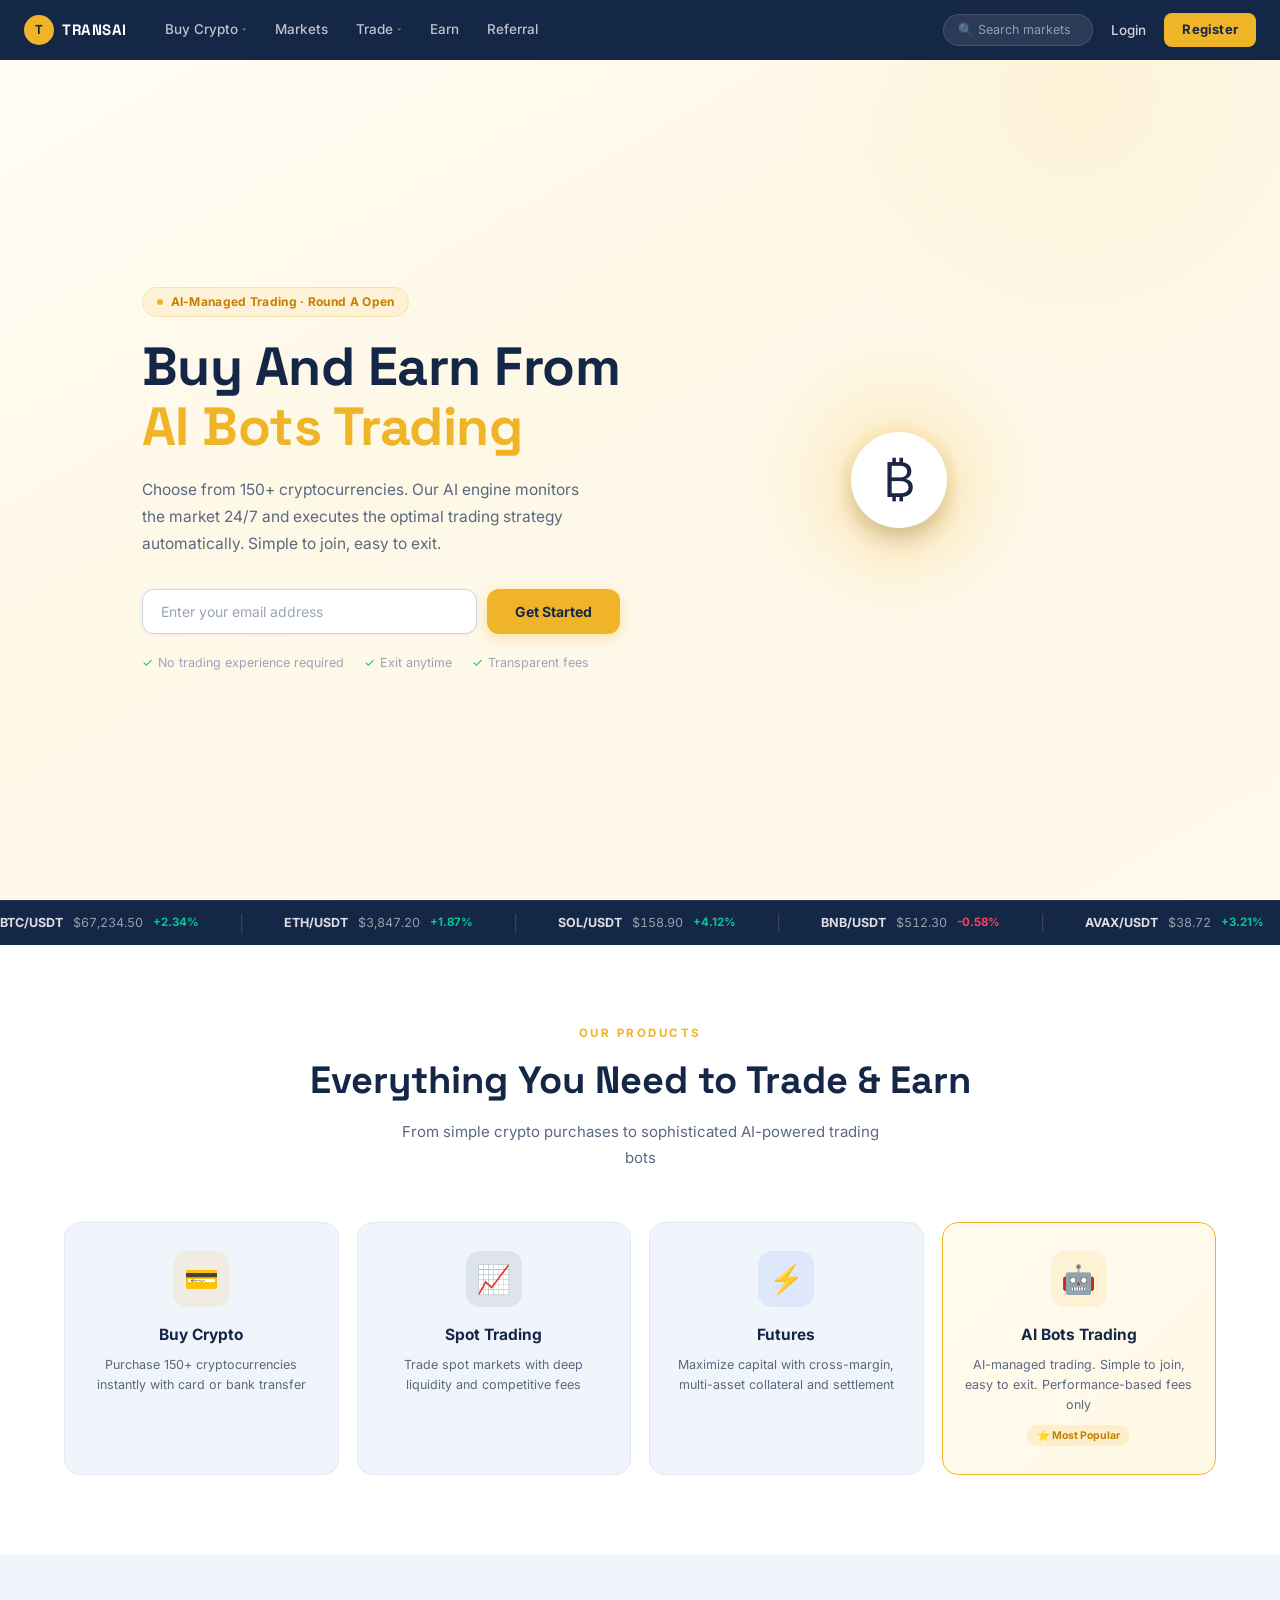
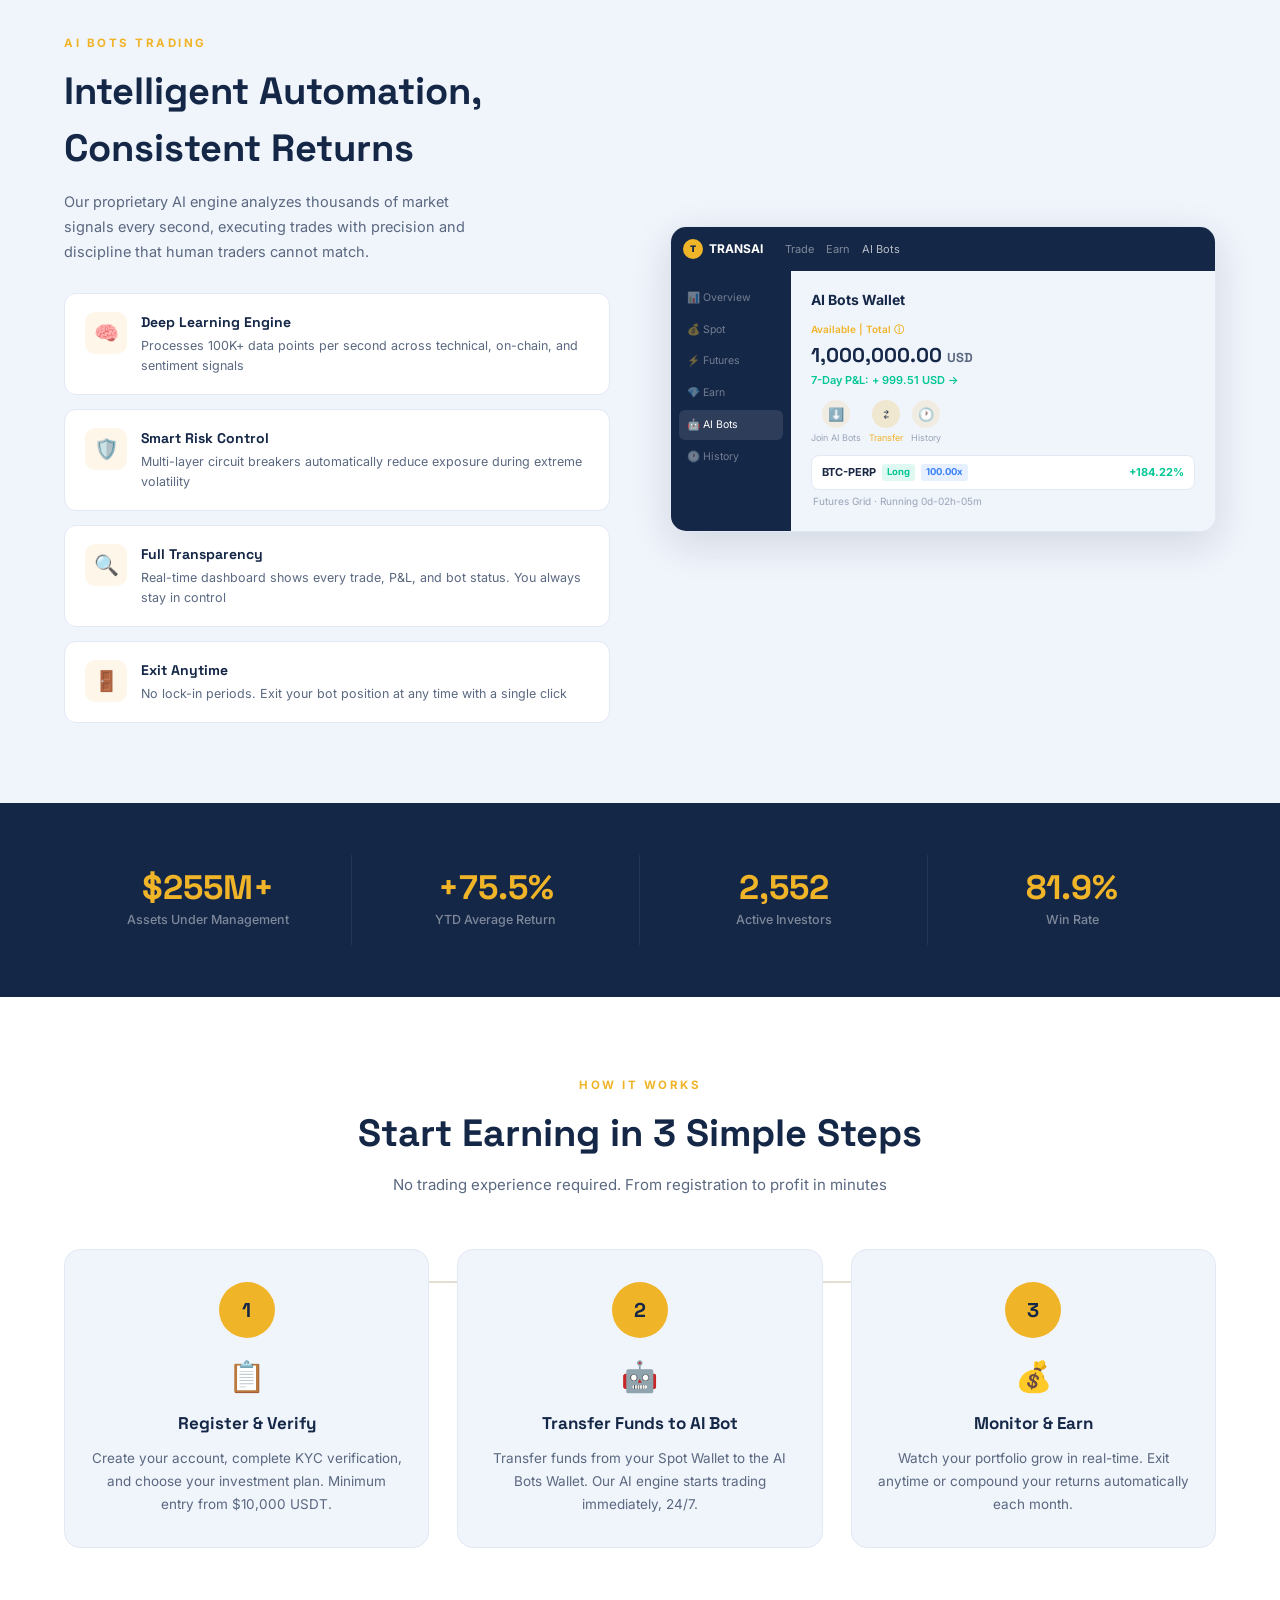
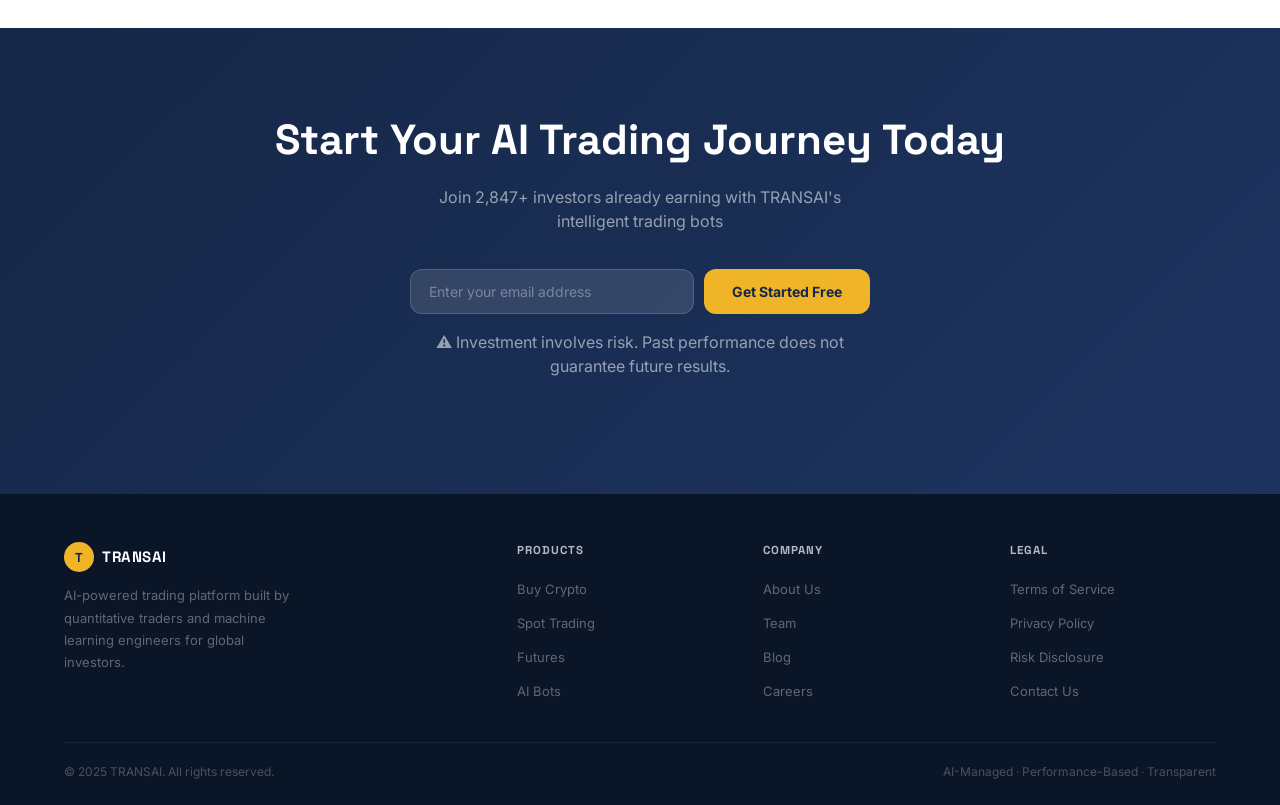
==== commit aa720def: "redesign: TRANS Exchange style - navy+gold+light theme, AI Bots Wallet dashboard, Transfer/Risk/Exit" ====
--- a/index.html
+++ b/index.html
@@ -3,467 +3,404 @@
 <head>
   <meta charset="UTF-8">
   <meta name="viewport" content="width=device-width, initial-scale=1.0">
-  <title>TRANSAI — AI 自動交易系統 | 智能投資新紀元</title>
-  <meta name="description" content="TRANSAI 是全球領先的 AI 自動交易系統，為投資者提供智能、穩定、透明的交易解決方案。立即加入，開啟您的智能投資之旅。">
+  <title>TRANSAI — AI Bots Trading | Simple to Join, Easy to Exit</title>
+  <meta name="description" content="TRANSAI provides AI-managed automated trading. Simple to join, easy to exit. Start your intelligent investment journey today.">
   <link rel="stylesheet" href="css/style.css">
 </head>
 <body>
 
   <!-- NAVBAR -->
-  <nav class="navbar" id="navbar">
-    <div class="container">
-      <div class="nav-inner">
-        <a href="#" class="nav-logo">
-          <div class="nav-logo-icon">T</div>
-          <span class="nav-logo-text">TRANSAI</span>
+  <nav class="navbar">
+    <div class="nav-inner">
+      <a href="#" class="nav-logo">
+        <div class="logo-icon">T</div>
+        <span class="logo-text">TRANSAI</span>
+      </a>
+
+      <ul class="nav-menu">
+        <li>
+          <a href="#">Buy Crypto <span class="arrow">▾</span></a>
+          <div class="nav-dropdown">
+            <a href="#"><div class="dd-title">Credit / Debit Card</div><div class="dd-desc">Buy crypto with card instantly</div></a>
+            <a href="#"><div class="dd-title">Bank Transfer</div><div class="dd-desc">Low fees with bank deposit</div></a>
+            <a href="#"><div class="dd-title">P2P Trading</div><div class="dd-desc">Trade directly with other users</div></a>
+          </div>
+        </li>
+        <li><a href="#">Markets</a></li>
+        <li>
+          <a href="#">Trade <span class="arrow">▾</span></a>
+          <div class="nav-dropdown">
+            <a href="#"><div class="dd-title">Convert</div><div class="dd-desc">Convert crypto to fiat and vice-versa</div></a>
+            <a href="#"><div class="dd-title">Spot</div><div class="dd-desc">Trade 150+ cryptocurrencies</div></a>
+            <a href="#"><div class="dd-title">Futures</div><div class="dd-desc">Maximize capital with cross-margin, multi-asset collateral</div></a>
+            <a href="dashboard.html"><div class="dd-title" style="color:#f0b429">AI Bots Trading</div><div class="dd-desc">AI-managed trading. Simple to join, easy to exit</div></a>
+          </div>
+        </li>
+        <li><a href="#">Earn</a></li>
+        <li><a href="#">Referral</a></li>
+      </ul>
+
+      <div class="nav-right">
+        <div class="nav-search">🔍 Search markets</div>
+        <a href="#" class="nav-link" id="nav-login-btn">Login</a>
+        <a href="#" class="btn-register" id="nav-register-btn">Register</a>
+      </div>
+    </div>
+  </nav>
+
+  <!-- HERO -->
+  <section class="hero" id="hero">
+    <div class="container">
+      <div class="hero-content">
+        <!-- Left -->
+        <div class="hero-left">
+          <div class="hero-badge">
+            <span class="badge-dot"></span>
+            AI-Managed Trading · Round A Open
+          </div>
+          <h1 class="hero-title">
+            Buy And Earn From<br>
+            <span class="highlight">AI Bots Trading</span>
+          </h1>
+          <p class="hero-subtitle">
+            Choose from 150+ cryptocurrencies. Our AI engine monitors the market 24/7 and executes the optimal trading strategy automatically. Simple to join, easy to exit.
+          </p>
+          <div class="hero-form">
+            <input type="email" class="hero-input" id="hero-email" placeholder="Enter your email address">
+            <button class="btn-get-started" id="hero-start-btn">Get Started</button>
+          </div>
+          <div class="hero-trust">
+            <div class="trust-item"><span class="trust-check">✓</span> No trading experience required</div>
+            <div class="trust-item"><span class="trust-check">✓</span> Exit anytime</div>
+            <div class="trust-item"><span class="trust-check">✓</span> Transparent fees</div>
+          </div>
+        </div>
+
+        <!-- Right: Floating Coins -->
+        <div class="hero-visual">
+          <div class="coin-cluster">
+            <div class="coin-glow"></div>
+            <div class="coin-center">₿</div>
+            <div class="coin coin-1">Ξ</div>
+            <div class="coin coin-2">◎</div>
+            <div class="coin coin-3">⬡</div>
+            <div class="coin coin-4">🔗</div>
+            <div class="coin coin-5">◈</div>
+            <div class="coin coin-6">Ð</div>
+          </div>
+        </div>
+      </div>
+    </div>
+  </section>
+
+  <!-- TICKER -->
+  <div class="ticker">
+    <div class="ticker-track" id="ticker-track">
+      <div class="ticker-item"><span class="ticker-pair">BTC/USDT</span><span class="ticker-price">$67,234.50</span><span class="ticker-change up">+2.34%</span></div>
+      <div class="ticker-sep">|</div>
+      <div class="ticker-item"><span class="ticker-pair">ETH/USDT</span><span class="ticker-price">$3,847.20</span><span class="ticker-change up">+1.87%</span></div>
+      <div class="ticker-sep">|</div>
+      <div class="ticker-item"><span class="ticker-pair">SOL/USDT</span><span class="ticker-price">$158.90</span><span class="ticker-change up">+4.12%</span></div>
+      <div class="ticker-sep">|</div>
+      <div class="ticker-item"><span class="ticker-pair">BNB/USDT</span><span class="ticker-price">$512.30</span><span class="ticker-change down">-0.58%</span></div>
+      <div class="ticker-sep">|</div>
+      <div class="ticker-item"><span class="ticker-pair">AVAX/USDT</span><span class="ticker-price">$38.72</span><span class="ticker-change up">+3.21%</span></div>
+      <div class="ticker-sep">|</div>
+      <div class="ticker-item"><span class="ticker-pair">LINK/USDT</span><span class="ticker-price">$14.82</span><span class="ticker-change up">+5.67%</span></div>
+      <div class="ticker-sep">|</div>
+      <div class="ticker-item"><span class="ticker-pair">DOT/USDT</span><span class="ticker-price">$7.14</span><span class="ticker-change down">-1.23%</span></div>
+      <div class="ticker-sep">|</div>
+      <div class="ticker-item"><span class="ticker-pair">ADA/USDT</span><span class="ticker-price">$0.4821</span><span class="ticker-change up">+2.09%</span></div>
+      <div class="ticker-sep">|</div>
+      <!-- Duplicate for seamless loop -->
+      <div class="ticker-item"><span class="ticker-pair">BTC/USDT</span><span class="ticker-price">$67,234.50</span><span class="ticker-change up">+2.34%</span></div>
+      <div class="ticker-sep">|</div>
+      <div class="ticker-item"><span class="ticker-pair">ETH/USDT</span><span class="ticker-price">$3,847.20</span><span class="ticker-change up">+1.87%</span></div>
+      <div class="ticker-sep">|</div>
+      <div class="ticker-item"><span class="ticker-pair">SOL/USDT</span><span class="ticker-price">$158.90</span><span class="ticker-change up">+4.12%</span></div>
+      <div class="ticker-sep">|</div>
+      <div class="ticker-item"><span class="ticker-pair">BNB/USDT</span><span class="ticker-price">$512.30</span><span class="ticker-change down">-0.58%</span></div>
+      <div class="ticker-sep">|</div>
+      <div class="ticker-item"><span class="ticker-pair">AVAX/USDT</span><span class="ticker-price">$38.72</span><span class="ticker-change up">+3.21%</span></div>
+      <div class="ticker-sep">|</div>
+      <div class="ticker-item"><span class="ticker-pair">LINK/USDT</span><span class="ticker-price">$14.82</span><span class="ticker-change up">+5.67%</span></div>
+      <div class="ticker-sep">|</div>
+      <div class="ticker-item"><span class="ticker-pair">DOT/USDT</span><span class="ticker-price">$7.14</span><span class="ticker-change down">-1.23%</span></div>
+      <div class="ticker-sep">|</div>
+      <div class="ticker-item"><span class="ticker-pair">ADA/USDT</span><span class="ticker-price">$0.4821</span><span class="ticker-change up">+2.09%</span></div>
+    </div>
+  </div>
+
+  <!-- PRODUCTS -->
+  <section class="products" id="products">
+    <div class="container">
+      <div class="section-head">
+        <div class="section-eyebrow">Our Products</div>
+        <h2 class="section-title">Everything You Need to Trade & Earn</h2>
+        <p class="section-desc">From simple crypto purchases to sophisticated AI-powered trading bots</p>
+      </div>
+      <div class="products-grid">
+        <a href="#" class="product-card">
+          <div class="product-icon icon-gold">💳</div>
+          <div class="product-name">Buy Crypto</div>
+          <div class="product-desc">Purchase 150+ cryptocurrencies instantly with card or bank transfer</div>
         </a>
-        <ul class="nav-links">
-          <li><a href="#how-it-works">運作方式</a></li>
-          <li><a href="#performance">績效表現</a></li>
-          <li><a href="#pricing">投資方案</a></li>
-          <li><a href="#faq">常見問題</a></li>
-        </ul>
-        <div class="nav-cta">
-          <a href="dashboard.html" class="btn btn-outline" id="nav-dashboard-btn">管理後台</a>
-          <a href="#join" class="btn btn-gold" id="nav-join-btn">立即加入</a>
-        </div>
-      </div>
-    </div>
-  </nav>
-
-  <!-- HERO SECTION -->
-  <section class="hero" id="hero">
-    <canvas id="hero-canvas"></canvas>
-    <div class="hero-glow-1"></div>
-    <div class="hero-glow-2"></div>
-    <div class="container">
-      <div class="hero-content">
-        <!-- Left: Text -->
-        <div class="hero-text">
-          <div class="hero-badge animate-in">
-            <span class="dot"></span>
-            現正開放募資 · Round A
-          </div>
-          <h1 class="hero-title animate-in delay-1">
-            AI 驅動的<br>
-            <span class="gradient-text">智能交易</span><br>
-            新紀元
-          </h1>
-          <p class="hero-subtitle animate-in delay-2">
-            TRANSAI 利用先進的機器學習演算法，24/7 全天候分析全球市場，
-            自動執行最優交易策略，讓您的資產持續穩健增長。
+        <a href="#" class="product-card">
+          <div class="product-icon icon-navy">📈</div>
+          <div class="product-name">Spot Trading</div>
+          <div class="product-desc">Trade spot markets with deep liquidity and competitive fees</div>
+        </a>
+        <a href="#" class="product-card">
+          <div class="product-icon icon-blue">⚡</div>
+          <div class="product-name">Futures</div>
+          <div class="product-desc">Maximize capital with cross-margin, multi-asset collateral and settlement</div>
+        </a>
+        <a href="dashboard.html" class="product-card featured">
+          <div class="product-icon icon-gold">🤖</div>
+          <div class="product-name">AI Bots Trading</div>
+          <div class="product-desc">AI-managed trading. Simple to join, easy to exit. Performance-based fees only</div>
+          <span class="product-tag">⭐ Most Popular</span>
+        </a>
+      </div>
+    </div>
+  </section>
+
+  <!-- AI BOTS SECTION -->
+  <section class="ai-section" id="ai-bots">
+    <div class="container">
+      <div class="ai-grid">
+        <!-- Left: Features -->
+        <div>
+          <div class="section-eyebrow">AI Bots Trading</div>
+          <h2 class="section-title" style="text-align:left">Intelligent Automation,<br>Consistent Returns</h2>
+          <p style="color:var(--text-2); font-size:14.5px; line-height:1.75; margin-top:12px; max-width:420px">
+            Our proprietary AI engine analyzes thousands of market signals every second, executing trades with precision and discipline that human traders cannot match.
           </p>
-          <div class="hero-actions animate-in delay-3">
-            <a href="#join" class="btn btn-gold btn-xl" id="hero-join-btn">
-              🚀 立即申請加入
-            </a>
-            <a href="#how-it-works" class="btn btn-outline btn-lg" id="hero-learn-btn">
-              了解更多
-            </a>
-          </div>
-          <div class="hero-trust animate-in delay-4">
-            <div class="hero-trust-avatars">
-              <span>🧑</span>
-              <span>👩</span>
-              <span>🧔</span>
-              <span>👩‍💼</span>
-            </div>
-            <span>已有 <strong style="color:var(--gold)">2,847</strong> 位投資者加入</span>
-          </div>
-        </div>
-
-        <!-- Right: Live Card -->
-        <div class="hero-visual animate-in delay-2">
-          <div class="live-card">
-            <div class="card-header">
-              <span class="card-title">Portfolio 實時概覽</span>
-              <span class="live-badge">
-                <span class="live-dot"></span>
-                LIVE
-              </span>
-            </div>
-            <div class="portfolio-value">
-              <div class="label">總資產價值</div>
-              <div class="amount">$<span id="live-amount">1,284,937</span></div>
-              <div class="change">▲ +<span id="live-pct">18.4</span>% 本月收益</div>
-            </div>
-            <canvas id="live-chart-canvas"></canvas>
-            <div class="trade-list" id="trade-list">
-              <div class="trade-item">
-                <span class="trade-pair">BTC/USDT</span>
-                <span class="trade-type buy">BUY</span>
-                <span class="trade-profit pos">+$2,847</span>
-              </div>
-              <div class="trade-item">
-                <span class="trade-pair">ETH/USDT</span>
-                <span class="trade-type buy">BUY</span>
-                <span class="trade-profit pos">+$1,203</span>
-              </div>
-              <div class="trade-item">
-                <span class="trade-pair">SOL/USDT</span>
-                <span class="trade-type sell">SELL</span>
-                <span class="trade-profit pos">+$894</span>
-              </div>
-            </div>
-          </div>
-        </div>
-      </div>
-    </div>
-  </section>
-
-  <!-- STATS BAR -->
-  <section class="stats-bar">
+          <div class="ai-features">
+            <div class="ai-feature">
+              <div class="ai-feat-icon">🧠</div>
+              <div class="ai-feat-text">
+                <h4>Deep Learning Engine</h4>
+                <p>Processes 100K+ data points per second across technical, on-chain, and sentiment signals</p>
+              </div>
+            </div>
+            <div class="ai-feature">
+              <div class="ai-feat-icon">🛡️</div>
+              <div class="ai-feat-text">
+                <h4>Smart Risk Control</h4>
+                <p>Multi-layer circuit breakers automatically reduce exposure during extreme volatility</p>
+              </div>
+            </div>
+            <div class="ai-feature">
+              <div class="ai-feat-icon">🔍</div>
+              <div class="ai-feat-text">
+                <h4>Full Transparency</h4>
+                <p>Real-time dashboard shows every trade, P&L, and bot status. You always stay in control</p>
+              </div>
+            </div>
+            <div class="ai-feature">
+              <div class="ai-feat-icon">🚪</div>
+              <div class="ai-feat-text">
+                <h4>Exit Anytime</h4>
+                <p>No lock-in periods. Exit your bot position at any time with a single click</p>
+              </div>
+            </div>
+          </div>
+        </div>
+
+        <!-- Right: Wallet Preview -->
+        <div class="wallet-preview">
+          <div class="wp-topbar">
+            <div class="wp-logo">
+              <div class="dot">T</div>
+              TRANSAI
+            </div>
+            <div class="wp-nav">
+              <span>Trade</span>
+              <span>Earn</span>
+              <span style="color:rgba(255,255,255,0.7)">AI Bots</span>
+            </div>
+          </div>
+          <div class="wp-body">
+            <div class="wp-sidebar">
+              <div class="wp-si">📊 Overview</div>
+              <div class="wp-si">💰 Spot</div>
+              <div class="wp-si">⚡ Futures</div>
+              <div class="wp-si">💎 Earn</div>
+              <div class="wp-si active">🤖 AI Bots</div>
+              <div class="wp-si">🕐 History</div>
+            </div>
+            <div class="wp-content">
+              <div class="wp-page-title">AI Bots Wallet</div>
+              <div class="wp-balance">
+                <div class="wp-bal-label">Available | Total ⓘ</div>
+                <div class="wp-bal-amount">1,000,000.00 <span style="font-size:13px;color:var(--text-2)">USD</span></div>
+                <div class="wp-bal-pnl">7-Day P&L: + 999.51 USD →</div>
+              </div>
+              <div class="wp-actions">
+                <div class="wp-action">
+                  <div class="wp-action-icon">⬇️</div>
+                  <span>Join AI Bots</span>
+                </div>
+                <div class="wp-action">
+                  <div class="wp-action-icon" style="background:rgba(240,180,41,0.2)">⇄</div>
+                  <span style="color:var(--gold)">Transfer</span>
+                </div>
+                <div class="wp-action">
+                  <div class="wp-action-icon">🕐</div>
+                  <span>History</span>
+                </div>
+              </div>
+              <div class="wp-bot-row">
+                <span class="wp-bot-name">BTC-PERP</span>
+                <span class="tag tag-green">Long</span>
+                <span class="tag tag-blue">100.00x</span>
+                <span class="wp-bot-roi">+184.22%</span>
+              </div>
+              <div style="font-size:10px;color:var(--text-3);margin-top:4px;padding-left:2px">Futures Grid · Running 0d-02h-05m</div>
+            </div>
+          </div>
+        </div>
+      </div>
+    </div>
+  </section>
+
+  <!-- STATS -->
+  <section class="stats">
     <div class="container">
       <div class="stats-grid">
-        <div class="stat-item">
-          <div class="stat-value" id="stat-aum">$0</div>
-          <div class="stat-label">總管理資產 (AUM)</div>
-        </div>
-        <div class="stat-item">
-          <div class="stat-value" id="stat-return">0%</div>
-          <div class="stat-label">年化平均報酬率</div>
-        </div>
-        <div class="stat-item">
-          <div class="stat-value" id="stat-investors">0</div>
-          <div class="stat-label">活躍投資者</div>
-        </div>
-        <div class="stat-item">
-          <div class="stat-value" id="stat-winrate">0%</div>
-          <div class="stat-label">交易勝率</div>
+        <div class="stats-item">
+          <div class="stats-val" id="stat-aum">$284M+</div>
+          <div class="stats-label">Assets Under Management</div>
+        </div>
+        <div class="stats-item">
+          <div class="stats-val" id="stat-return">+84.2%</div>
+          <div class="stats-label">YTD Average Return</div>
+        </div>
+        <div class="stats-item">
+          <div class="stats-val" id="stat-users">2,847</div>
+          <div class="stats-label">Active Investors</div>
+        </div>
+        <div class="stats-item">
+          <div class="stats-val" id="stat-win">91.3%</div>
+          <div class="stats-label">Win Rate</div>
         </div>
       </div>
     </div>
   </section>
 
   <!-- HOW IT WORKS -->
-  <section class="section" id="how-it-works">
-    <div class="container">
-      <div class="section-label">運作方式</div>
-      <h2 class="section-title">三步驟開始<span class="gradient-text">智能投資</span></h2>
-      <p class="section-desc">從加入到獲利，整個過程完全透明且自動化，無需交易經驗</p>
-
-      <div class="steps-grid">
-        <div class="step-card">
-          <div class="step-number">01</div>
-          <div class="step-icon">📋</div>
-          <h3 class="step-title">申請加入</h3>
-          <p class="step-desc">填寫申請表單，選擇適合您的投資方案。KYC 驗證通過後，即可啟動您的投資帳戶。最低門檻僅需 $10,000 USDT。</p>
-        </div>
-        <div class="step-card">
-          <div class="step-number">02</div>
-          <div class="step-icon">🤖</div>
-          <h3 class="step-title">AI 自動運作</h3>
-          <p class="step-desc">我們的 AI 引擎 24/7 監控全球交易所，即時分析市場訊號，自動執行買賣策略，智能管理風險敞口。</p>
-        </div>
-        <div class="step-card">
-          <div class="step-number">03</div>
-          <div class="step-icon">💰</div>
-          <h3 class="step-title">獲取收益</h3>
-          <p class="step-desc">每月自動結算收益，透明的報表讓您隨時掌握資產狀況。可選擇複利再投或提領至指定帳戶。</p>
-        </div>
-      </div>
-    </div>
-  </section>
-
-  <!-- PERFORMANCE SECTION -->
-  <section class="performance-section" id="performance">
-    <div class="container">
-      <div class="performance-grid">
-        <div>
-          <div class="section-label">績效表現</div>
-          <h2 class="section-title" style="text-align:left">數據說話<br><span class="cyan-text">持續穩定獲利</span></h2>
-          <p style="color:var(--text-secondary); font-size:15px; line-height:1.8; margin-top:16px; max-width:440px">
-            自 2022 年上線以來，TRANSAI 在各種市場環境下均保持穩定正報酬，
-            最大回撤嚴格控制在 8% 以內，夏普比率長期維持在 2.4 以上。
-          </p>
-          <div class="performance-stats">
-            <div class="perf-stat">
-              <div class="value gold">+247%</div>
-              <div class="label">自上線累計報酬</div>
-            </div>
-            <div class="perf-stat">
-              <div class="value cyan">2.4x</div>
-              <div class="label">夏普比率 (Sharpe)</div>
-            </div>
-            <div class="perf-stat">
-              <div class="value green">91.3%</div>
-              <div class="label">交易勝率</div>
-            </div>
-            <div class="perf-stat">
-              <div class="value" style="color:var(--red)">-7.8%</div>
-              <div class="label">最大回撤 (Max DD)</div>
-            </div>
-          </div>
-        </div>
-
-        <div class="chart-card">
-          <div class="card-header">
-            <span class="card-title">淨值走勢 (NAV)</span>
-            <span style="font-size:12px; color:var(--green)">▲ 本年 +84.2%</span>
-          </div>
-          <canvas id="perf-chart"></canvas>
-        </div>
-      </div>
-    </div>
-  </section>
-
-  <!-- PRICING -->
-  <section class="pricing-section" id="pricing">
-    <div class="container">
-      <div class="section-label">投資方案</div>
-      <h2 class="section-title">選擇適合您的<span class="gradient-text">投資計劃</span></h2>
-      <p class="section-desc">透明的費用結構，所有收費以績效為導向，我們與您共同成長</p>
-
-      <div class="pricing-grid">
-        <!-- Basic -->
-        <div class="pricing-card">
-          <div class="tier-name">基礎方案</div>
-          <div class="tier-price">$10,000 <span>USDT起</span></div>
-          <div class="tier-unit">管理費 1.5% / 年 + 績效費 20%</div>
-          <ul class="tier-features">
-            <li><span class="check">✓</span> AI 自動交易策略</li>
-            <li><span class="check">✓</span> 月度績效報告</li>
-            <li><span class="check">✓</span> 電郵客服支援</li>
-            <li><span class="check">✓</span> 基礎風控設定</li>
-            <li><span class="cross">✗</span> 專屬策略顧問</li>
-            <li><span class="cross">✗</span> API 資產整合</li>
-          </ul>
-          <button class="btn btn-tier-outline" id="basic-plan-btn">選擇基礎方案</button>
-        </div>
-
-        <!-- Pro (Featured) -->
-        <div class="pricing-card featured">
-          <div class="pricing-badge">⭐ 最受歡迎</div>
-          <div class="tier-name">專業方案</div>
-          <div class="tier-price"><span class="gradient-text">$50,000</span> <span>USDT起</span></div>
-          <div class="tier-unit">管理費 1.0% / 年 + 績效費 18%</div>
-          <ul class="tier-features">
-            <li><span class="check">✓</span> AI 自動交易策略</li>
-            <li><span class="check">✓</span> 週度績效報告</li>
-            <li><span class="check">✓</span> 優先客服 24/7</li>
-            <li><span class="check">✓</span> 進階風控客製化</li>
-            <li><span class="check">✓</span> 專屬策略顧問</li>
-            <li><span class="cross">✗</span> API 資產整合</li>
-          </ul>
-          <button class="btn btn-tier-gold btn" id="pro-plan-btn">選擇專業方案</button>
-        </div>
-
-        <!-- VIP -->
-        <div class="pricing-card">
-          <div class="tier-name">VIP 方案</div>
-          <div class="tier-price">$200,000 <span>USDT起</span></div>
-          <div class="tier-unit">管理費 0.5% / 年 + 績效費 15%</div>
-          <ul class="tier-features">
-            <li><span class="check">✓</span> AI 自動交易策略</li>
-            <li><span class="check">✓</span> 即時績效儀表板</li>
-            <li><span class="check">✓</span> 專線 VIP 客服</li>
-            <li><span class="check">✓</span> 全方位客製化風控</li>
-            <li><span class="check">✓</span> 專屬策略顧問</li>
-            <li><span class="check">✓</span> API 資產整合</li>
-          </ul>
-          <button class="btn btn-tier-outline" id="vip-plan-btn">聯繫 VIP 顧問</button>
-        </div>
-      </div>
-    </div>
-  </section>
-
-  <!-- FAQ -->
-  <section class="faq-section" id="faq">
-    <div class="container">
-      <div class="section-label">常見問題</div>
-      <h2 class="section-title">您想知道的<span class="gradient-text">一切</span></h2>
-
-      <div class="faq-list" id="faq-list">
-        <div class="faq-item" data-faq="0">
-          <div class="faq-question" id="faq-q-0">
-            TRANSAI 的 AI 如何做出交易決策？
-            <span class="faq-icon">+</span>
-          </div>
-          <div class="faq-answer" id="faq-a-0">
-            <div class="faq-answer-inner">
-              我們的 AI 系統整合了技術分析、鏈上數據分析、宏觀市場訊號及情緒分析等多維度資料，
-              透過深度學習模型進行即時預測。系統每秒處理超過 10 萬個數據點，並在毫秒內做出交易決策，
-              遠超人類交易員的反應速度與精確度。
-            </div>
-          </div>
-        </div>
-
-        <div class="faq-item" data-faq="1">
-          <div class="faq-question" id="faq-q-1">
-            我的資金安全嗎？如何保護我的資產？
-            <span class="faq-icon">+</span>
-          </div>
-          <div class="faq-answer" id="faq-a-1">
-            <div class="faq-answer-inner">
-              您的資產始終由您掌控。TRANSAI 採用智能合約技術，資金存放在多重簽名冷錢包中，
-              我們只有交易授權而無提款授權。同時我們備有 5% 的風險準備金，
-              並為所有投資者購買保險，最大程度保障您的資產安全。
-            </div>
-          </div>
-        </div>
-
-        <div class="faq-item" data-faq="2">
-          <div class="faq-question" id="faq-q-2">
-            收益如何計算與分配？
-            <span class="faq-icon">+</span>
-          </div>
-          <div class="faq-answer" id="faq-a-2">
-            <div class="faq-answer-inner">
-              收益採用高水位標記 (High Watermark) 計算方式，確保您不會重複支付虧損期間的績效費。
-              每月最後一個交易日進行結算，收益可選擇自動複利再投資或提領至您的指定錢包地址，
-              提領通常在 3 個工作日內完成。
-            </div>
-          </div>
-        </div>
-
-        <div class="faq-item" data-faq="3">
-          <div class="faq-question" id="faq-q-3">
-            最低投資金額是多少？鎖倉期有多長？
-            <span class="faq-icon">+</span>
-          </div>
-          <div class="faq-answer" id="faq-a-3">
-            <div class="faq-answer-inner">
-              最低投資門檻為 $10,000 USDT（基礎方案）。標準鎖倉期為 3 個月，
-              3 個月後可隨時申請贖回，贖回通知期為 30 天。
-              VIP 方案可享有更彈性的鎖倉與贖回條件，歡迎聯繫我們的顧問團隊。
-            </div>
-          </div>
-        </div>
-
-        <div class="faq-item" data-faq="4">
-          <div class="faq-question" id="faq-q-4">
-            如果市場出現極端行情，系統如何應對？
-            <span class="faq-icon">+</span>
-          </div>
-          <div class="faq-answer" id="faq-a-4">
-            <div class="faq-answer-inner">
-              我們的風控系統設有多重熔斷機制。當市場波動超過預設閾值時，
-              系統會自動降低倉位或完全平倉，切換至穩定幣保值模式。
-              歷史上我們在 2022 年熊市期間最大回撤僅為 7.8%，遠低於市場整體跌幅。
-            </div>
-          </div>
-        </div>
-      </div>
-    </div>
-  </section>
-
-  <!-- JOIN FORM -->
-  <section class="join-section" id="join">
-    <div class="container">
-      <div class="section-label">立即加入</div>
-      <h2 class="section-title" style="margin-bottom:8px">開啟您的<span class="gradient-text">智能投資</span>之旅</h2>
-      <p class="section-desc">填寫以下資料，我們的顧問將在 24 小時內與您聯繫</p>
-
-      <div class="join-card">
-        <form id="join-form">
-          <div class="form-grid">
-            <div class="form-group">
-              <label class="form-label" for="first-name">名字</label>
-              <input type="text" id="first-name" class="form-input" placeholder="Howard" required>
-            </div>
-            <div class="form-group">
-              <label class="form-label" for="last-name">姓氏</label>
-              <input type="text" id="last-name" class="form-input" placeholder="Tz" required>
-            </div>
-          </div>
-          <div class="form-group">
-            <label class="form-label" for="email">電子郵件</label>
-            <input type="email" id="email" class="form-input" placeholder="you@example.com" required>
-          </div>
-          <div class="form-group">
-            <label class="form-label" for="phone">聯絡電話（含國碼）</label>
-            <input type="tel" id="phone" class="form-input" placeholder="+886 9xx xxx xxx">
-          </div>
-          <div class="form-grid">
-            <div class="form-group">
-              <label class="form-label" for="invest-amount">預計投資金額</label>
-              <select id="invest-amount" class="form-input form-select" required>
-                <option value="" disabled selected>請選擇</option>
-                <option value="10k-50k">$10,000 - $50,000 USDT</option>
-                <option value="50k-200k">$50,000 - $200,000 USDT</option>
-                <option value="200k+">$200,000+ USDT (VIP)</option>
-              </select>
-            </div>
-            <div class="form-group">
-              <label class="form-label" for="invest-plan">投資方案</label>
-              <select id="invest-plan" class="form-input form-select" required>
-                <option value="" disabled selected>請選擇</option>
-                <option value="basic">基礎方案</option>
-                <option value="pro">專業方案</option>
-                <option value="vip">VIP 方案</option>
-              </select>
-            </div>
-          </div>
-          <div class="form-group">
-            <label class="form-label" for="message">備註（選填）</label>
-            <input type="text" id="message" class="form-input" placeholder="有任何特別需求或問題，請告知我們...">
-          </div>
-          <button type="submit" class="btn btn-gold form-submit" id="join-submit-btn">
-            🚀 提交申請
-          </button>
-          <p class="form-disclaimer">
-            提交即表示您同意我們的服務條款與隱私政策。<br>
-            ⚠️ 投資有風險，過去績效不代表未來報酬，請審慎評估。
-          </p>
-        </form>
-        <div class="form-success" id="form-success">
-          <div class="success-icon">🎉</div>
-          <h3 class="gradient-text">申請已成功送出！</h3>
-          <p>感謝您的申請，我們的顧問團隊將在 24 小時內透過您留下的電郵與您聯繫。<br>歡迎加入 TRANSAI 智能投資社群！</p>
-        </div>
-      </div>
+  <section class="hiw" id="how-it-works">
+    <div class="container">
+      <div class="section-head">
+        <div class="section-eyebrow">How It Works</div>
+        <h2 class="section-title">Start Earning in 3 Simple Steps</h2>
+        <p class="section-desc">No trading experience required. From registration to profit in minutes</p>
+      </div>
+      <div class="steps">
+        <div class="step">
+          <div class="step-num">1</div>
+          <div class="step-emoji">📋</div>
+          <h3 class="step-title">Register & Verify</h3>
+          <p class="step-desc">Create your account, complete KYC verification, and choose your investment plan. Minimum entry from $10,000 USDT.</p>
+        </div>
+        <div class="step">
+          <div class="step-num">2</div>
+          <div class="step-emoji">🤖</div>
+          <h3 class="step-title">Transfer Funds to AI Bot</h3>
+          <p class="step-desc">Transfer funds from your Spot Wallet to the AI Bots Wallet. Our AI engine starts trading immediately, 24/7.</p>
+        </div>
+        <div class="step">
+          <div class="step-num">3</div>
+          <div class="step-emoji">💰</div>
+          <h3 class="step-title">Monitor & Earn</h3>
+          <p class="step-desc">Watch your portfolio grow in real-time. Exit anytime or compound your returns automatically each month.</p>
+        </div>
+      </div>
+    </div>
+  </section>
+
+  <!-- CTA -->
+  <section class="cta" id="get-started">
+    <div class="container">
+      <h2>Start Your AI Trading Journey Today</h2>
+      <p>Join 2,847+ investors already earning with TRANSAI's intelligent trading bots</p>
+      <div class="cta-form">
+        <input type="email" class="cta-input" id="cta-email" placeholder="Enter your email address">
+        <button class="btn-cta" id="cta-btn">Get Started Free</button>
+      </div>
+      <p class="cta-note">⚠️ Investment involves risk. Past performance does not guarantee future results.</p>
     </div>
   </section>
 
   <!-- FOOTER -->
   <footer>
     <div class="container">
-      <div class="risk-warning">
-        ⚠️ 風險警示：投資加密貨幣資產涉及重大風險，包括市場波動、流動性風險及潛在資本損失。過去的績效表現不保證未來報酬。
-        本網站內容僅供參考，不構成投資建議。請在充分了解風險後，依據個人財務狀況謹慎決策。
-      </div>
       <div class="footer-grid">
-        <div class="footer-brand">
-          <a href="#" class="nav-logo">
-            <div class="nav-logo-icon">T</div>
-            <span class="nav-logo-text">TRANSAI</span>
+        <div>
+          <a href="#" class="nav-logo" style="margin-right:0">
+            <div class="logo-icon">T</div>
+            <span class="logo-text">TRANSAI</span>
           </a>
-          <p>由頂尖量化交易師與 AI 工程師共同打造，為全球投資者提供最先進的智能交易解決方案。</p>
+          <p class="footer-brand-desc">AI-powered trading platform built by quantitative traders and machine learning engineers for global investors.</p>
         </div>
         <div class="footer-col">
-          <h4>產品</h4>
+          <h4>Products</h4>
           <ul>
-            <li><a href="#how-it-works">運作方式</a></li>
-            <li><a href="#performance">績效表現</a></li>
-            <li><a href="#pricing">投資方案</a></li>
-            <li><a href="dashboard.html">管理後台</a></li>
+            <li><a href="#">Buy Crypto</a></li>
+            <li><a href="#">Spot Trading</a></li>
+            <li><a href="#">Futures</a></li>
+            <li><a href="dashboard.html">AI Bots</a></li>
           </ul>
         </div>
         <div class="footer-col">
-          <h4>公司</h4>
+          <h4>Company</h4>
           <ul>
-            <li><a href="#">關於我們</a></li>
-            <li><a href="#">團隊介紹</a></li>
-            <li><a href="#">媒體報導</a></li>
-            <li><a href="#">職缺招募</a></li>
+            <li><a href="#">About Us</a></li>
+            <li><a href="#">Team</a></li>
+            <li><a href="#">Blog</a></li>
+            <li><a href="#">Careers</a></li>
           </ul>
         </div>
         <div class="footer-col">
-          <h4>法律</h4>
+          <h4>Legal</h4>
           <ul>
-            <li><a href="#">服務條款</a></li>
-            <li><a href="#">隱私政策</a></li>
-            <li><a href="#">風險聲明</a></li>
-            <li><a href="#">聯絡我們</a></li>
+            <li><a href="#">Terms of Service</a></li>
+            <li><a href="#">Privacy Policy</a></li>
+            <li><a href="#">Risk Disclosure</a></li>
+            <li><a href="#">Contact Us</a></li>
           </ul>
         </div>
       </div>
       <div class="footer-bottom">
         <span>© 2025 TRANSAI. All rights reserved.</span>
-        <span style="color:var(--text-muted)">Powered by Advanced AI · Secured by Blockchain</span>
+        <span>AI-Managed · Performance-Based · Transparent</span>
       </div>
     </div>
   </footer>
+
+  <!-- Register Modal -->
+  <div class="modal-overlay" id="register-modal">
+    <div class="modal">
+      <button class="modal-close" id="modal-close-btn">✕</button>
+      <h3>Create Your Account</h3>
+      <p class="modal-sub">Join TRANSAI and start earning with AI bots today</p>
+      <div class="form-field">
+        <label class="field-label" for="reg-email">Email Address</label>
+        <input type="email" id="reg-email" class="field-input" placeholder="you@example.com">
+      </div>
+      <div class="form-field">
+        <label class="field-label" for="reg-password">Password</label>
+        <input type="password" id="reg-password" class="field-input" placeholder="Create a strong password">
+      </div>
+      <div class="form-field">
+        <label class="field-label" for="reg-referral">Referral Code (optional)</label>
+        <input type="text" id="reg-referral" class="field-input" placeholder="Enter referral code">
+      </div>
+      <button class="btn-modal" id="reg-submit-btn">Create Account →</button>
+      <p class="modal-footer-text">Already have an account? <a href="#">Sign In</a></p>
+    </div>
+  </div>
 
   <script src="js/main.js"></script>
 </body>
--- a/css/style.css
+++ b/css/style.css
@@ -1,1176 +1,853 @@
 /* =============================================
    TRANSAI — Landing Page Styles
-   Dark Tech / Gold & Cyan Color Scheme
+   TRANS Exchange Style: Navy + Gold + Cream
    ============================================= */
 
-@import url('https://fonts.googleapis.com/css2?family=Inter:wght@300;400;500;600;700;800;900&family=Space+Grotesk:wght@400;500;600;700&display=swap');
+@import url('https://fonts.googleapis.com/css2?family=Inter:wght@300;400;500;600;700;800&family=Space+Grotesk:wght@500;600;700;800&display=swap');
 
 /* === CSS Variables === */
 :root {
-  --bg-primary: #070b14;
-  --bg-secondary: #0d1526;
-  --bg-card: #111827;
-  --bg-card-hover: #1a2538;
-  --border: rgba(255, 255, 255, 0.07);
-  --border-glow: rgba(0, 212, 255, 0.3);
-
-  --gold: #f0b429;
-  --gold-light: #ffd166;
-  --gold-dark: #c88f00;
-  --cyan: #00d4ff;
-  --cyan-dark: #0099cc;
-  --green: #00e676;
-  --red: #ff4757;
-  --purple: #a855f7;
-
-  --text-primary: #f0f4ff;
-  --text-secondary: #8ba3c7;
-  --text-muted: #4a6080;
-
-  --gradient-gold: linear-gradient(135deg, #f0b429, #ffd166);
-  --gradient-cyan: linear-gradient(135deg, #00d4ff, #0099cc);
-  --gradient-hero: linear-gradient(135deg, #070b14 0%, #0d1a2e 50%, #070b14 100%);
-
-  --shadow-glow-gold: 0 0 30px rgba(240, 180, 41, 0.3);
-  --shadow-glow-cyan: 0 0 30px rgba(0, 212, 255, 0.3);
-  --shadow-card: 0 8px 32px rgba(0, 0, 0, 0.4);
-
-  --radius-sm: 8px;
-  --radius-md: 12px;
-  --radius-lg: 20px;
-  --radius-xl: 28px;
-
-  --transition: 0.3s cubic-bezier(0.4, 0, 0.2, 1);
+  --navy:        #152747;
+  --navy-mid:    #1e3460;
+  --navy-light:  #243d70;
+  --gold:        #f0b429;
+  --gold-hover:  #e5a820;
+  --gold-light:  #fef3d5;
+  --green:       #03c795;
+  --red:         #f6465d;
+  --blue:        #3b82f6;
+  --cream:       #fef9f0;
+  --cream-mid:   #fff8e6;
+  --bg:          #f0f4fb;
+  --bg-2:        #e8edf7;
+  --card:        #ffffff;
+  --border:      #e2e8f4;
+  --border-mid:  #cdd6e8;
+  --text:        #1a2744;
+  --text-2:      #5a6880;
+  --text-3:      #9aa5b8;
+  --white:       #ffffff;
+  --radius-sm:   6px;
+  --radius:      8px;
+  --radius-lg:   12px;
+  --radius-xl:   16px;
+  --shadow-sm:   0 1px 4px rgba(21,39,71,0.07);
+  --shadow:      0 4px 16px rgba(21,39,71,0.10);
+  --shadow-lg:   0 12px 40px rgba(21,39,71,0.14);
+  --transition:  0.2s ease;
 }
 
 /* === Reset & Base === */
 *, *::before, *::after { box-sizing: border-box; margin: 0; padding: 0; }
-
 html { scroll-behavior: smooth; }
-
-body {
-  font-family: 'Inter', sans-serif;
-  background: var(--bg-primary);
-  color: var(--text-primary);
-  overflow-x: hidden;
-  line-height: 1.6;
-}
-
-/* === Scrollbar === */
-::-webkit-scrollbar { width: 6px; }
-::-webkit-scrollbar-track { background: var(--bg-primary); }
-::-webkit-scrollbar-thumb { background: var(--cyan-dark); border-radius: 3px; }
+body { font-family: 'Inter', sans-serif; color: var(--text); background: var(--cream); overflow-x: hidden; line-height: 1.5; -webkit-font-smoothing: antialiased; }
+
+::-webkit-scrollbar { width: 5px; }
+::-webkit-scrollbar-track { background: var(--bg); }
+::-webkit-scrollbar-thumb { background: var(--border-mid); border-radius: 3px; }
 
 /* === Utility === */
-.container {
-  max-width: 1200px;
+.container { max-width: 1200px; margin: 0 auto; padding: 0 24px; }
+h1, h2, h3, h4 { font-family: 'Space Grotesk', sans-serif; }
+
+/* ==============================
+   NAVBAR
+   ============================== */
+.navbar {
+  position: fixed;
+  top: 0; left: 0; right: 0;
+  z-index: 1000;
+  background: var(--navy);
+  height: 60px;
+  display: flex;
+  align-items: center;
+}
+
+.nav-inner {
+  display: flex;
+  align-items: center;
+  height: 100%;
+  width: 100%;
+  max-width: 1400px;
   margin: 0 auto;
   padding: 0 24px;
 }
 
-.gradient-text {
-  background: var(--gradient-gold);
-  -webkit-background-clip: text;
-  -webkit-text-fill-color: transparent;
-  background-clip: text;
-}
-
-.cyan-text {
-  background: var(--gradient-cyan);
-  -webkit-background-clip: text;
-  -webkit-text-fill-color: transparent;
-  background-clip: text;
-}
-
-/* ==============================
-   NAVBAR
-   ============================== */
-.navbar {
-  position: fixed;
-  top: 0;
-  left: 0;
-  right: 0;
-  z-index: 1000;
-  padding: 16px 0;
-  transition: var(--transition);
-}
-
-.navbar.scrolled {
-  background: rgba(7, 11, 20, 0.92);
-  backdrop-filter: blur(20px);
-  border-bottom: 1px solid var(--border);
-  padding: 12px 0;
-}
-
-.nav-inner {
-  display: flex;
-  align-items: center;
-  justify-content: space-between;
-}
-
+/* Logo */
 .nav-logo {
   display: flex;
   align-items: center;
-  gap: 10px;
+  gap: 8px;
   text-decoration: none;
-}
-
-.nav-logo-icon {
-  width: 36px;
-  height: 36px;
-  background: var(--gradient-gold);
-  border-radius: 10px;
-  display: flex;
-  align-items: center;
-  justify-content: center;
-  font-weight: 900;
-  font-size: 16px;
-  color: #000;
+  margin-right: 24px;
+  flex-shrink: 0;
+}
+
+.logo-icon {
+  width: 30px; height: 30px;
+  background: var(--gold);
+  border-radius: 50%;
+  display: flex; align-items: center; justify-content: center;
+  font-size: 13px; font-weight: 900; color: var(--navy);
   font-family: 'Space Grotesk', sans-serif;
 }
 
-.nav-logo-text {
+.logo-text {
   font-family: 'Space Grotesk', sans-serif;
-  font-weight: 700;
-  font-size: 20px;
-  color: var(--text-primary);
-  letter-spacing: 1px;
-}
-
-.nav-links {
-  display: flex;
-  align-items: center;
-  gap: 32px;
+  font-weight: 700; font-size: 15px;
+  color: var(--white); letter-spacing: 0.5px;
+}
+
+/* Nav Menu */
+.nav-menu {
+  display: flex;
+  align-items: center;
+  height: 100%;
   list-style: none;
-}
-
-.nav-links a {
-  color: var(--text-secondary);
+  gap: 0;
+  flex: 1;
+}
+
+.nav-menu > li {
+  height: 100%;
+  display: flex;
+  align-items: center;
+  position: relative;
+}
+
+.nav-menu > li > a {
+  display: flex;
+  align-items: center;
+  gap: 4px;
+  height: 100%;
+  padding: 0 14px;
+  color: rgba(255,255,255,0.72);
   text-decoration: none;
-  font-size: 14px;
+  font-size: 13.5px;
   font-weight: 500;
   transition: var(--transition);
+  white-space: nowrap;
+  border-bottom: 2px solid transparent;
+}
+
+.nav-menu > li > a:hover { color: var(--white); }
+.nav-menu > li:hover > a { border-bottom-color: var(--gold); }
+
+.arrow {
+  font-size: 9px;
+  transition: transform 0.2s ease;
+  opacity: 0.6;
+}
+
+.nav-menu > li:hover .arrow { transform: rotate(180deg); opacity: 1; }
+
+/* Dropdown */
+.nav-dropdown {
+  position: absolute;
+  top: calc(100% + 4px); left: 0;
+  min-width: 220px;
+  background: var(--white);
+  border-radius: var(--radius-lg);
+  box-shadow: var(--shadow-lg);
+  border: 1px solid var(--border);
+  padding: 8px;
+  opacity: 0; visibility: hidden;
+  transform: translateY(6px);
+  transition: all 0.2s ease;
+  z-index: 200;
+}
+
+.nav-menu > li:hover .nav-dropdown { opacity: 1; visibility: visible; transform: translateY(0); }
+
+.nav-dropdown a {
+  display: block;
+  padding: 10px 12px;
+  text-decoration: none;
+  border-radius: var(--radius);
+  transition: var(--transition);
+}
+
+.nav-dropdown a:hover { background: #f8faff; }
+.nav-dropdown a:hover .dd-title { color: var(--gold); }
+
+.dd-title { font-size: 13.5px; font-weight: 600; color: var(--text); margin-bottom: 2px; }
+.dd-desc { font-size: 11.5px; color: var(--text-3); line-height: 1.4; }
+
+/* Nav Right */
+.nav-right {
+  display: flex;
+  align-items: center;
+  gap: 6px;
+  margin-left: auto;
+}
+
+.nav-search {
+  display: flex;
+  align-items: center;
+  gap: 8px;
+  background: rgba(255,255,255,0.09);
+  border: 1px solid rgba(255,255,255,0.12);
+  border-radius: 20px;
+  padding: 6px 14px;
+  color: rgba(255,255,255,0.5);
+  font-size: 12.5px;
+  cursor: pointer;
+  transition: var(--transition);
+  width: 150px;
+}
+
+.nav-search:hover { background: rgba(255,255,255,0.13); color: rgba(255,255,255,0.7); }
+
+.nav-link {
+  color: rgba(255,255,255,0.8);
+  text-decoration: none;
+  font-size: 13.5px; font-weight: 500;
+  padding: 6px 12px;
+  border-radius: var(--radius);
+  transition: var(--transition);
+}
+
+.nav-link:hover { color: var(--white); background: rgba(255,255,255,0.07); }
+
+.btn-register {
+  background: var(--gold);
+  color: var(--navy);
+  padding: 7px 18px;
+  border-radius: var(--radius);
+  font-size: 13px; font-weight: 700;
+  text-decoration: none;
+  transition: var(--transition);
+  letter-spacing: 0.2px;
+}
+
+.btn-register:hover { background: var(--gold-hover); }
+
+/* ==============================
+   HERO SECTION
+   ============================== */
+.hero {
+  min-height: 100vh;
+  display: flex;
+  align-items: center;
+  padding-top: 60px;
+  background: linear-gradient(150deg, #fffdf7 0%, #fef8e7 40%, #fff9ee 100%);
   position: relative;
-}
-
-.nav-links a::after {
+  overflow: hidden;
+}
+
+.hero::before {
   content: '';
   position: absolute;
-  bottom: -4px;
-  left: 0;
-  width: 0;
-  height: 2px;
-  background: var(--gradient-gold);
-  transition: var(--transition);
-}
-
-.nav-links a:hover { color: var(--gold); }
-.nav-links a:hover::after { width: 100%; }
-
-.nav-cta {
-  display: flex;
-  align-items: center;
-  gap: 12px;
-}
-
-.btn {
+  top: -200px; right: -100px;
+  width: 600px; height: 600px;
+  border-radius: 50%;
+  background: radial-gradient(circle, rgba(240,180,41,0.08) 0%, transparent 70%);
+  pointer-events: none;
+}
+
+.hero-content {
+  display: grid;
+  grid-template-columns: 1fr 1fr;
+  gap: 40px;
+  align-items: center;
+  padding: 60px 0;
+  width: 100%;
+}
+
+.hero-badge {
   display: inline-flex;
   align-items: center;
   gap: 8px;
-  padding: 10px 22px;
-  border-radius: var(--radius-md);
+  background: rgba(240,180,41,0.1);
+  border: 1px solid rgba(240,180,41,0.25);
+  color: #c47f00;
+  border-radius: 50px;
+  padding: 5px 14px;
+  font-size: 12px; font-weight: 700;
+  letter-spacing: 0.3px;
+  margin-bottom: 20px;
+}
+
+.badge-dot {
+  width: 6px; height: 6px;
+  background: var(--gold);
+  border-radius: 50%;
+  animation: blink-dot 2s infinite;
+}
+
+@keyframes blink-dot {
+  0%, 100% { opacity: 1; }
+  50% { opacity: 0.3; }
+}
+
+.hero-title {
+  font-size: clamp(34px, 4.2vw, 56px);
+  font-weight: 800;
+  line-height: 1.12;
+  letter-spacing: -0.5px;
+  color: var(--navy);
+  margin-bottom: 18px;
+}
+
+.hero-title .highlight { color: var(--gold); }
+
+.hero-subtitle {
+  font-size: 15.5px;
+  color: var(--text-2);
+  line-height: 1.75;
+  margin-bottom: 32px;
+  max-width: 440px;
+}
+
+.hero-form {
+  display: flex;
+  gap: 10px;
+  margin-bottom: 20px;
+  max-width: 480px;
+}
+
+.hero-input {
+  flex: 1;
+  padding: 13px 18px;
+  background: var(--white);
+  border: 1.5px solid var(--border-mid);
+  border-radius: var(--radius-lg);
   font-size: 14px;
-  font-weight: 600;
+  color: var(--text);
+  outline: none;
+  transition: var(--transition);
+  font-family: 'Inter', sans-serif;
+  box-shadow: var(--shadow-sm);
+}
+
+.hero-input:focus { border-color: var(--gold); box-shadow: 0 0 0 3px rgba(240,180,41,0.1); }
+.hero-input::placeholder { color: var(--text-3); }
+
+.btn-get-started {
+  background: var(--gold);
+  color: var(--navy);
+  padding: 13px 28px;
+  border-radius: var(--radius-lg);
+  font-size: 14px; font-weight: 700;
+  border: none; cursor: pointer;
+  transition: var(--transition);
+  white-space: nowrap;
+  font-family: 'Inter', sans-serif;
+  box-shadow: 0 4px 14px rgba(240,180,41,0.35);
+}
+
+.btn-get-started:hover { background: var(--gold-hover); transform: translateY(-1px); box-shadow: 0 8px 20px rgba(240,180,41,0.4); }
+
+.hero-trust {
+  display: flex;
+  align-items: center;
+  gap: 20px;
+  font-size: 12.5px;
+  color: var(--text-3);
+}
+
+.trust-item {
+  display: flex;
+  align-items: center;
+  gap: 5px;
+}
+
+.trust-check { color: var(--green); }
+
+/* Hero Coin Cluster */
+.hero-visual {
+  display: flex;
+  align-items: center;
+  justify-content: center;
+  height: 500px;
+  position: relative;
+}
+
+.coin-cluster {
+  position: relative;
+  width: 400px;
+  height: 400px;
+}
+
+.coin-glow {
+  position: absolute;
+  top: 50%; left: 50%;
+  transform: translate(-50%, -50%);
+  width: 300px; height: 300px;
+  border-radius: 50%;
+  background: radial-gradient(circle, rgba(240,180,41,0.18) 0%, transparent 70%);
+  pointer-events: none;
+}
+
+.coin-center {
+  position: absolute;
+  top: 50%; left: 50%;
+  transform: translate(-50%, -50%);
+  width: 96px; height: 96px;
+  border-radius: 50%;
+  background: var(--white);
+  box-shadow: 0 16px 48px rgba(240,180,41,0.25), 0 0 0 10px rgba(240,180,41,0.07);
+  display: flex; align-items: center; justify-content: center;
+  font-size: 48px;
+  animation: float-main 4.5s ease-in-out infinite;
+  z-index: 5;
+}
+
+@keyframes float-main {
+  0%, 100% { transform: translate(-50%,-50%) translateY(0); }
+  50% { transform: translate(-50%,-50%) translateY(-14px); }
+}
+
+.coin {
+  position: absolute;
+  top: 50%; left: 50%;
+  background: var(--white);
+  border-radius: 50%;
+  display: flex; align-items: center; justify-content: center;
+  box-shadow: var(--shadow-lg);
+  font-size: 22px;
+}
+
+.coin-1 { width: 62px; height: 62px; margin: -31px; animation: co1 14s linear infinite; }
+.coin-2 { width: 54px; height: 54px; margin: -27px; animation: co2 18s linear infinite; }
+.coin-3 { width: 50px; height: 50px; margin: -25px; animation: co3 22s linear infinite; }
+.coin-4 { width: 58px; height: 58px; margin: -29px; animation: co4 16s linear infinite; }
+.coin-5 { width: 46px; height: 46px; margin: -23px; animation: co5 20s linear infinite; }
+.coin-6 { width: 52px; height: 52px; margin: -26px; animation: co6 12s linear infinite; }
+
+@keyframes co1 { 0% { transform: rotate(0deg) translateX(145px) rotate(0deg); } 100% { transform: rotate(360deg) translateX(145px) rotate(-360deg); } }
+@keyframes co2 { 0% { transform: rotate(60deg) translateX(145px) rotate(-60deg); } 100% { transform: rotate(420deg) translateX(145px) rotate(-420deg); } }
+@keyframes co3 { 0% { transform: rotate(120deg) translateX(145px) rotate(-120deg); } 100% { transform: rotate(480deg) translateX(145px) rotate(-480deg); } }
+@keyframes co4 { 0% { transform: rotate(180deg) translateX(145px) rotate(-180deg); } 100% { transform: rotate(540deg) translateX(145px) rotate(-540deg); } }
+@keyframes co5 { 0% { transform: rotate(240deg) translateX(145px) rotate(-240deg); } 100% { transform: rotate(600deg) translateX(145px) rotate(-600deg); } }
+@keyframes co6 { 0% { transform: rotate(300deg) translateX(145px) rotate(-300deg); } 100% { transform: rotate(660deg) translateX(145px) rotate(-660deg); } }
+
+/* ==============================
+   TICKER
+   ============================== */
+.ticker {
+  background: var(--navy);
+  padding: 10px 0;
+  overflow: hidden;
+  border-top: 1px solid rgba(255,255,255,0.06);
+}
+
+.ticker-track {
+  display: flex;
+  gap: 40px;
+  animation: ticker-run 35s linear infinite;
+  width: max-content;
+}
+
+.ticker-track:hover { animation-play-state: paused; }
+
+.ticker-item {
+  display: flex;
+  align-items: center;
+  gap: 10px;
+  white-space: nowrap;
+}
+
+.ticker-sep { color: rgba(255,255,255,0.15); }
+.ticker-pair { font-size: 12.5px; font-weight: 700; color: rgba(255,255,255,0.85); }
+.ticker-price { font-size: 12.5px; color: rgba(255,255,255,0.55); font-variant-numeric: tabular-nums; }
+.ticker-change { font-size: 11.5px; font-weight: 700; }
+.ticker-change.up { color: var(--green); }
+.ticker-change.down { color: var(--red); }
+
+@keyframes ticker-run { from { transform: translateX(0); } to { transform: translateX(-50%); } }
+
+/* ==============================
+   PRODUCTS SECTION
+   ============================== */
+.products { padding: 80px 0; background: var(--white); }
+
+.section-head { text-align: center; margin-bottom: 52px; }
+.section-eyebrow { font-size: 11.5px; font-weight: 700; letter-spacing: 2.5px; text-transform: uppercase; color: var(--gold); margin-bottom: 10px; }
+.section-title { font-size: clamp(26px, 3.2vw, 38px); font-weight: 700; color: var(--navy); margin-bottom: 10px; }
+.section-desc { font-size: 15px; color: var(--text-2); max-width: 500px; margin: 0 auto; line-height: 1.7; }
+
+.products-grid {
+  display: grid;
+  grid-template-columns: repeat(4, 1fr);
+  gap: 18px;
+}
+
+.product-card {
+  background: var(--bg);
+  border: 1.5px solid var(--border);
+  border-radius: var(--radius-xl);
+  padding: 28px 22px;
+  text-align: center;
+  transition: var(--transition);
   cursor: pointer;
-  transition: var(--transition);
   text-decoration: none;
-  border: none;
-  font-family: 'Inter', sans-serif;
-}
-
-.btn-outline {
-  background: transparent;
-  border: 1px solid var(--border-glow);
-  color: var(--cyan);
-}
-
-.btn-outline:hover {
-  background: rgba(0, 212, 255, 0.1);
-  border-color: var(--cyan);
-  box-shadow: var(--shadow-glow-cyan);
-}
-
-.btn-gold {
-  background: var(--gradient-gold);
-  color: #000;
-  box-shadow: 0 4px 15px rgba(240, 180, 41, 0.4);
-}
-
-.btn-gold:hover {
-  transform: translateY(-2px);
-  box-shadow: 0 8px 25px rgba(240, 180, 41, 0.5);
-}
-
-.btn-lg {
-  padding: 16px 36px;
-  font-size: 16px;
-  border-radius: var(--radius-lg);
-}
-
-.btn-xl {
-  padding: 18px 44px;
-  font-size: 17px;
-  border-radius: var(--radius-lg);
-}
-
-/* ==============================
-   HERO SECTION
-   ============================== */
-.hero {
-  min-height: 100vh;
-  display: flex;
-  align-items: center;
-  position: relative;
-  overflow: hidden;
-  padding: 100px 0 60px;
-}
-
-#hero-canvas {
-  position: absolute;
-  top: 0;
-  left: 0;
-  width: 100%;
-  height: 100%;
-  opacity: 0.6;
-}
-
-.hero-glow-1 {
-  position: absolute;
-  width: 600px;
-  height: 600px;
-  border-radius: 50%;
-  background: radial-gradient(circle, rgba(240, 180, 41, 0.12) 0%, transparent 70%);
-  top: -100px;
-  right: -100px;
-  pointer-events: none;
-}
-
-.hero-glow-2 {
-  position: absolute;
-  width: 500px;
-  height: 500px;
-  border-radius: 50%;
-  background: radial-gradient(circle, rgba(0, 212, 255, 0.1) 0%, transparent 70%);
-  bottom: -100px;
-  left: -100px;
-  pointer-events: none;
-}
-
-.hero-content {
-  position: relative;
-  z-index: 2;
+  display: block;
+}
+
+.product-card:hover { border-color: var(--gold); transform: translateY(-5px); box-shadow: 0 16px 48px rgba(240,180,41,0.12); }
+.product-card.featured { border-color: var(--gold); background: linear-gradient(135deg, #fffbf0, #fff8e5); }
+
+.product-icon {
+  width: 56px; height: 56px;
+  border-radius: 14px;
+  display: flex; align-items: center; justify-content: center;
+  font-size: 28px;
+  margin: 0 auto 16px;
+}
+
+.icon-gold { background: rgba(240,180,41,0.12); }
+.icon-navy { background: rgba(21,39,71,0.08); }
+.icon-green { background: rgba(3,199,149,0.1); }
+.icon-blue { background: rgba(59,130,246,0.1); }
+
+.product-name { font-size: 15.5px; font-weight: 700; color: var(--navy); margin-bottom: 8px; }
+.product-desc { font-size: 12.5px; color: var(--text-2); line-height: 1.6; }
+.product-tag { display: inline-block; margin-top: 10px; font-size: 10.5px; font-weight: 700; background: rgba(240,180,41,0.15); color: #c47f00; padding: 3px 10px; border-radius: 50px; }
+
+/* ==============================
+   AI BOTS SECTION
+   ============================== */
+.ai-section { padding: 80px 0; background: var(--bg); }
+
+.ai-grid {
   display: grid;
   grid-template-columns: 1fr 1fr;
   gap: 60px;
   align-items: center;
 }
 
-.hero-badge {
-  display: inline-flex;
-  align-items: center;
-  gap: 8px;
-  background: rgba(240, 180, 41, 0.1);
-  border: 1px solid rgba(240, 180, 41, 0.3);
-  color: var(--gold);
-  padding: 6px 16px;
-  border-radius: 50px;
-  font-size: 12px;
-  font-weight: 600;
-  letter-spacing: 1px;
-  text-transform: uppercase;
-  margin-bottom: 24px;
-}
-
-.hero-badge .dot {
-  width: 6px;
-  height: 6px;
-  background: var(--gold);
-  border-radius: 50%;
-  animation: pulse-dot 2s infinite;
-}
-
-@keyframes pulse-dot {
-  0%, 100% { opacity: 1; transform: scale(1); }
-  50% { opacity: 0.5; transform: scale(0.8); }
-}
-
-.hero-title {
-  font-family: 'Space Grotesk', sans-serif;
-  font-size: clamp(42px, 5.5vw, 68px);
-  font-weight: 800;
-  line-height: 1.1;
-  letter-spacing: -1px;
-  margin-bottom: 24px;
-}
-
-.hero-subtitle {
-  font-size: 17px;
-  color: var(--text-secondary);
-  line-height: 1.8;
-  margin-bottom: 36px;
-  max-width: 480px;
-}
-
-.hero-actions {
-  display: flex;
-  align-items: center;
-  gap: 16px;
-  margin-bottom: 48px;
-}
-
-.hero-trust {
-  display: flex;
-  align-items: center;
-  gap: 12px;
-  color: var(--text-muted);
-  font-size: 13px;
-}
-
-.hero-trust-avatars {
-  display: flex;
-}
-
-.hero-trust-avatars span {
-  width: 32px;
-  height: 32px;
-  border-radius: 50%;
-  border: 2px solid var(--bg-primary);
-  display: flex;
-  align-items: center;
-  justify-content: center;
-  font-size: 14px;
-  margin-left: -8px;
-  background: var(--bg-card);
-}
-
-.hero-trust-avatars span:first-child { margin-left: 0; }
-
-/* Hero Live Card */
-.hero-visual {
-  position: relative;
-}
-
-.live-card {
-  background: rgba(13, 21, 38, 0.8);
+.ai-features { display: flex; flex-direction: column; gap: 14px; margin-top: 28px; }
+
+.ai-feature {
+  display: flex;
+  gap: 14px;
+  background: var(--white);
+  border: 1px solid var(--border);
+  border-radius: var(--radius-lg);
+  padding: 18px 20px;
+  transition: var(--transition);
+}
+
+.ai-feature:hover { border-color: var(--gold); box-shadow: var(--shadow); }
+
+.ai-feat-icon {
+  width: 42px; height: 42px;
+  background: rgba(240,180,41,0.1);
+  border-radius: 10px;
+  display: flex; align-items: center; justify-content: center;
+  font-size: 20px;
+  flex-shrink: 0;
+}
+
+.ai-feat-text h4 { font-size: 14px; font-weight: 700; color: var(--navy); margin-bottom: 3px; }
+.ai-feat-text p { font-size: 12.5px; color: var(--text-2); line-height: 1.6; }
+
+/* Wallet Preview Card */
+.wallet-preview {
+  background: var(--white);
   border: 1px solid var(--border);
   border-radius: var(--radius-xl);
-  padding: 24px;
-  backdrop-filter: blur(20px);
-  position: relative;
   overflow: hidden;
-}
-
-.live-card::before {
+  box-shadow: var(--shadow-lg);
+}
+
+.wp-topbar {
+  background: var(--navy);
+  display: flex;
+  align-items: center;
+  padding: 0 12px;
+  height: 44px;
+  gap: 10px;
+}
+
+.wp-logo { display: flex; align-items: center; gap: 6px; color: var(--white); font-weight: 700; font-size: 12px; }
+.wp-logo .dot { width: 20px; height: 20px; background: var(--gold); border-radius: 50%; display: flex; align-items: center; justify-content: center; font-size: 9px; font-weight: 900; color: var(--navy); }
+.wp-nav { display: flex; gap: 12px; margin-left: 12px; }
+.wp-nav span { font-size: 11px; color: rgba(255,255,255,0.45); cursor: pointer; }
+
+.wp-body { display: flex; height: 260px; }
+
+.wp-sidebar {
+  width: 120px;
+  background: var(--navy);
+  padding: 12px 8px;
+  display: flex;
+  flex-direction: column;
+  gap: 2px;
+}
+
+.wp-si {
+  display: flex;
+  align-items: center;
+  gap: 7px;
+  padding: 7px 8px;
+  border-radius: 6px;
+  font-size: 10.5px;
+  color: rgba(255,255,255,0.4);
+  cursor: pointer;
+  transition: var(--transition);
+}
+
+.wp-si.active { background: rgba(255,255,255,0.1); color: var(--white); }
+.wp-si:hover:not(.active) { color: rgba(255,255,255,0.65); }
+
+.wp-content { flex: 1; padding: 18px 20px; background: var(--bg); overflow: hidden; }
+.wp-page-title { font-size: 14px; font-weight: 700; color: var(--navy); margin-bottom: 12px; }
+
+.wp-balance { margin-bottom: 12px; }
+.wp-bal-label { font-size: 10px; font-weight: 600; color: var(--gold); margin-bottom: 3px; }
+.wp-bal-amount { font-size: 20px; font-weight: 700; color: var(--navy); font-family: 'Space Grotesk', sans-serif; }
+.wp-bal-pnl { font-size: 11px; color: var(--green); font-weight: 600; margin-top: 2px; }
+
+.wp-actions { display: flex; gap: 8px; margin-bottom: 10px; }
+.wp-action { display: flex; flex-direction: column; align-items: center; gap: 3px; cursor: pointer; }
+.wp-action-icon { width: 28px; height: 28px; border-radius: 50%; background: rgba(240,180,41,0.12); display: flex; align-items: center; justify-content: center; font-size: 13px; }
+.wp-action span { font-size: 9px; color: var(--text-3); }
+
+.wp-bot-row {
+  display: flex;
+  align-items: center;
+  gap: 6px;
+  background: var(--white);
+  border: 1px solid var(--border);
+  border-radius: var(--radius);
+  padding: 8px 10px;
+}
+
+.wp-bot-name { font-size: 11px; font-weight: 700; color: var(--text); }
+.tag { display: inline-block; font-size: 9.5px; font-weight: 700; padding: 1.5px 5px; border-radius: 3px; }
+.tag-green { background: rgba(3,199,149,0.12); color: var(--green); }
+.tag-blue { background: rgba(59,130,246,0.12); color: var(--blue); }
+.wp-bot-roi { margin-left: auto; font-size: 11px; font-weight: 700; color: var(--green); }
+
+/* ==============================
+   STATS BAR
+   ============================== */
+.stats { padding: 52px 0; background: var(--navy); }
+.stats-grid { display: grid; grid-template-columns: repeat(4, 1fr); gap: 0; }
+.stats-item { text-align: center; padding: 16px; border-right: 1px solid rgba(255,255,255,0.07); }
+.stats-item:last-child { border-right: none; }
+.stats-val { font-family: 'Space Grotesk', sans-serif; font-size: 34px; font-weight: 700; color: var(--gold); margin-bottom: 6px; line-height: 1; }
+.stats-label { font-size: 12.5px; color: rgba(255,255,255,0.45); font-weight: 500; }
+
+/* ==============================
+   HOW IT WORKS
+   ============================== */
+.hiw { padding: 80px 0; background: var(--white); }
+
+.steps { display: grid; grid-template-columns: repeat(3, 1fr); gap: 28px; position: relative; }
+.steps::before {
   content: '';
   position: absolute;
-  top: 0;
-  left: 0;
-  right: 0;
-  height: 1px;
-  background: linear-gradient(90deg, transparent, var(--cyan), transparent);
-}
-
-.card-header {
-  display: flex;
-  align-items: center;
-  justify-content: space-between;
-  margin-bottom: 20px;
-}
-
-.card-title {
-  font-size: 13px;
-  font-weight: 600;
-  color: var(--text-secondary);
-  text-transform: uppercase;
-  letter-spacing: 1px;
-}
-
-.live-badge {
-  display: flex;
-  align-items: center;
-  gap: 6px;
-  background: rgba(0, 230, 118, 0.1);
-  border: 1px solid rgba(0, 230, 118, 0.3);
-  color: var(--green);
-  padding: 4px 10px;
-  border-radius: 50px;
-  font-size: 11px;
-  font-weight: 600;
-}
-
-.live-badge .live-dot {
-  width: 5px;
-  height: 5px;
-  background: var(--green);
+  top: 32px; left: 16.67%; right: 16.67%;
+  height: 1.5px;
+  background: linear-gradient(90deg, var(--gold), var(--navy-light), var(--gold));
+  opacity: 0.25;
+}
+
+.step {
+  background: var(--bg);
+  border: 1.5px solid var(--border);
+  border-radius: var(--radius-xl);
+  padding: 32px 24px;
+  text-align: center;
+  transition: var(--transition);
+}
+
+.step:hover { border-color: var(--gold); transform: translateY(-4px); box-shadow: var(--shadow); }
+
+.step-num {
+  width: 56px; height: 56px;
   border-radius: 50%;
-  animation: blink 1.2s infinite;
-}
-
-@keyframes blink {
-  0%, 100% { opacity: 1; }
-  50% { opacity: 0; }
-}
-
-.portfolio-value {
-  margin-bottom: 20px;
-}
-
-.portfolio-value .label {
-  font-size: 12px;
-  color: var(--text-muted);
-  margin-bottom: 4px;
-}
-
-.portfolio-value .amount {
+  background: var(--gold);
+  color: var(--navy);
   font-family: 'Space Grotesk', sans-serif;
-  font-size: 42px;
-  font-weight: 700;
-  color: var(--text-primary);
-  letter-spacing: -1px;
-}
-
-.portfolio-value .change {
-  color: var(--green);
-  font-size: 15px;
-  font-weight: 600;
-  margin-top: 4px;
-}
-
-#live-chart-canvas {
-  width: 100%;
-  height: 120px;
-  margin-bottom: 20px;
-}
-
-.trade-list {
-  display: flex;
-  flex-direction: column;
+  font-size: 20px; font-weight: 700;
+  display: flex; align-items: center; justify-content: center;
+  margin: 0 auto 16px;
+}
+
+.step-emoji { font-size: 30px; margin-bottom: 12px; }
+.step-title { font-size: 17px; font-weight: 700; color: var(--navy); margin-bottom: 10px; }
+.step-desc { font-size: 13.5px; color: var(--text-2); line-height: 1.7; }
+
+/* ==============================
+   CTA SECTION
+   ============================== */
+.cta {
+  padding: 80px 0;
+  background: linear-gradient(135deg, var(--navy) 0%, var(--navy-mid) 100%);
+  text-align: center;
+}
+
+.cta h2 { font-size: clamp(28px, 3.5vw, 42px); font-weight: 800; color: var(--white); margin-bottom: 14px; }
+.cta p { font-size: 16px; color: rgba(255,255,255,0.55); margin-bottom: 36px; max-width: 460px; margin-left: auto; margin-right: auto; }
+
+.cta-form {
+  display: flex;
   gap: 10px;
-}
-
-.trade-item {
-  display: flex;
-  align-items: center;
-  justify-content: space-between;
-  padding: 10px 14px;
-  background: rgba(255, 255, 255, 0.03);
-  border-radius: var(--radius-sm);
-  border: 1px solid var(--border);
-}
-
-.trade-pair {
-  font-weight: 600;
+  justify-content: center;
+  max-width: 460px;
+  margin: 0 auto 16px;
+}
+
+.cta-input {
+  flex: 1;
+  padding: 13px 18px;
+  border-radius: var(--radius-lg);
+  border: none;
   font-size: 14px;
-}
-
-.trade-type {
-  font-size: 11px;
-  font-weight: 600;
-  padding: 2px 8px;
-  border-radius: 4px;
-}
-
-.trade-type.buy {
-  background: rgba(0, 230, 118, 0.15);
-  color: var(--green);
-}
-
-.trade-type.sell {
-  background: rgba(255, 71, 87, 0.15);
-  color: var(--red);
-}
-
-.trade-profit {
-  font-weight: 700;
-  font-size: 14px;
-}
-
-.trade-profit.pos { color: var(--green); }
-.trade-profit.neg { color: var(--red); }
-
-/* ==============================
-   STATS BAR
-   ============================== */
-.stats-bar {
-  padding: 32px 0;
-  border-top: 1px solid var(--border);
-  border-bottom: 1px solid var(--border);
-  background: rgba(13, 21, 38, 0.5);
-  backdrop-filter: blur(10px);
-}
-
-.stats-grid {
-  display: grid;
-  grid-template-columns: repeat(4, 1fr);
-  gap: 0;
-}
-
-.stat-item {
-  text-align: center;
-  padding: 16px 24px;
-  border-right: 1px solid var(--border);
-}
-
-.stat-item:last-child { border-right: none; }
-
-.stat-value {
-  font-family: 'Space Grotesk', sans-serif;
-  font-size: 36px;
-  font-weight: 700;
-  background: var(--gradient-gold);
-  -webkit-background-clip: text;
-  -webkit-text-fill-color: transparent;
-  background-clip: text;
-  line-height: 1;
-  margin-bottom: 8px;
-}
-
-.stat-label {
-  font-size: 13px;
-  color: var(--text-muted);
-  font-weight: 500;
-}
-
-/* ==============================
-   HOW IT WORKS
-   ============================== */
-.section {
-  padding: 100px 0;
-}
-
-.section-label {
-  text-align: center;
-  font-size: 12px;
-  font-weight: 700;
-  letter-spacing: 3px;
-  text-transform: uppercase;
-  color: var(--cyan);
-  margin-bottom: 16px;
-}
-
-.section-title {
-  text-align: center;
-  font-family: 'Space Grotesk', sans-serif;
-  font-size: clamp(32px, 4vw, 48px);
-  font-weight: 700;
-  margin-bottom: 16px;
-  letter-spacing: -0.5px;
-}
-
-.section-desc {
-  text-align: center;
-  color: var(--text-secondary);
-  font-size: 16px;
-  max-width: 560px;
-  margin: 0 auto 60px;
-  line-height: 1.7;
-}
-
-.steps-grid {
-  display: grid;
-  grid-template-columns: repeat(3, 1fr);
-  gap: 24px;
-  position: relative;
-}
-
-.steps-grid::before {
-  content: '';
-  position: absolute;
-  top: 44px;
-  left: 17%;
-  right: 17%;
-  height: 1px;
-  background: linear-gradient(90deg, var(--gold), var(--cyan), var(--gold));
-  opacity: 0.4;
-}
-
-.step-card {
-  background: var(--bg-card);
-  border: 1px solid var(--border);
+  font-family: 'Inter', sans-serif;
+  outline: none;
+  background: rgba(255,255,255,0.12);
+  color: var(--white);
+  border: 1px solid rgba(255,255,255,0.15);
+  transition: var(--transition);
+}
+
+.cta-input:focus { background: rgba(255,255,255,0.18); border-color: rgba(255,255,255,0.3); }
+.cta-input::placeholder { color: rgba(255,255,255,0.35); }
+
+.btn-cta {
+  background: var(--gold);
+  color: var(--navy);
+  padding: 13px 28px;
   border-radius: var(--radius-lg);
-  padding: 36px 28px;
-  text-align: center;
-  position: relative;
-  transition: var(--transition);
-}
-
-.step-card:hover {
-  border-color: rgba(240, 180, 41, 0.3);
-  background: var(--bg-card-hover);
-  transform: translateY(-4px);
-  box-shadow: var(--shadow-glow-gold);
-}
-
-.step-number {
-  width: 56px;
-  height: 56px;
-  border-radius: 50%;
-  background: var(--gradient-gold);
-  color: #000;
-  font-family: 'Space Grotesk', sans-serif;
-  font-size: 22px;
-  font-weight: 800;
-  display: flex;
-  align-items: center;
-  justify-content: center;
-  margin: 0 auto 20px;
-}
-
-.step-icon {
-  font-size: 36px;
-  margin-bottom: 16px;
-}
-
-.step-title {
-  font-family: 'Space Grotesk', sans-serif;
-  font-size: 20px;
-  font-weight: 700;
-  margin-bottom: 12px;
-}
-
-.step-desc {
-  color: var(--text-secondary);
-  font-size: 14px;
-  line-height: 1.7;
-}
-
-/* ==============================
-   PERFORMANCE SECTION
-   ============================== */
-.performance-section {
-  padding: 100px 0;
-  background: linear-gradient(180deg, transparent, rgba(13, 21, 38, 0.5), transparent);
-}
-
-.performance-grid {
-  display: grid;
-  grid-template-columns: 1fr 1fr;
-  gap: 60px;
-  align-items: center;
-}
-
-.performance-stats {
-  display: grid;
-  grid-template-columns: 1fr 1fr;
-  gap: 16px;
-  margin-top: 32px;
-}
-
-.perf-stat {
-  background: var(--bg-card);
-  border: 1px solid var(--border);
-  border-radius: var(--radius-md);
-  padding: 20px;
-  transition: var(--transition);
-}
-
-.perf-stat:hover {
-  border-color: rgba(0, 212, 255, 0.3);
-  box-shadow: var(--shadow-glow-cyan);
-}
-
-.perf-stat .value {
-  font-family: 'Space Grotesk', sans-serif;
-  font-size: 28px;
-  font-weight: 700;
-  margin-bottom: 4px;
-}
-
-.perf-stat .value.gold { background: var(--gradient-gold); -webkit-background-clip: text; -webkit-text-fill-color: transparent; background-clip: text; }
-.perf-stat .value.cyan { background: var(--gradient-cyan); -webkit-background-clip: text; -webkit-text-fill-color: transparent; background-clip: text; }
-.perf-stat .value.green { color: var(--green); }
-
-.perf-stat .label {
-  font-size: 12px;
-  color: var(--text-muted);
-  font-weight: 500;
-}
-
-.chart-card {
-  background: var(--bg-card);
-  border: 1px solid var(--border);
-  border-radius: var(--radius-xl);
-  padding: 28px;
-  position: relative;
-  overflow: hidden;
-}
-
-.chart-card::before {
-  content: '';
-  position: absolute;
-  top: 0;
-  left: 0;
-  right: 0;
-  height: 2px;
-  background: linear-gradient(90deg, var(--gold), var(--cyan));
-}
-
-#perf-chart {
-  width: 100%;
-  height: 250px;
-  margin-top: 16px;
-}
-
-/* ==============================
-   PRICING SECTION
-   ============================== */
-.pricing-section {
-  padding: 100px 0;
-}
-
-.pricing-grid {
-  display: grid;
-  grid-template-columns: repeat(3, 1fr);
-  gap: 24px;
-  margin-top: 16px;
-}
-
-.pricing-card {
-  background: var(--bg-card);
-  border: 1px solid var(--border);
-  border-radius: var(--radius-xl);
-  padding: 40px 32px;
-  position: relative;
-  transition: var(--transition);
-}
-
-.pricing-card:hover {
-  transform: translateY(-6px);
-}
-
-.pricing-card.featured {
-  border-color: var(--gold);
-  background: linear-gradient(135deg, rgba(240, 180, 41, 0.06), rgba(13, 21, 38, 1));
-  box-shadow: 0 0 60px rgba(240, 180, 41, 0.15);
-}
-
-.pricing-badge {
-  position: absolute;
-  top: -14px;
-  left: 50%;
-  transform: translateX(-50%);
-  background: var(--gradient-gold);
-  color: #000;
-  font-size: 11px;
-  font-weight: 800;
-  letter-spacing: 1px;
-  text-transform: uppercase;
-  padding: 6px 20px;
-  border-radius: 50px;
+  font-size: 14px; font-weight: 700;
+  border: none; cursor: pointer;
+  transition: var(--transition);
+  font-family: 'Inter', sans-serif;
   white-space: nowrap;
 }
 
-.tier-name {
-  font-size: 13px;
-  font-weight: 700;
-  letter-spacing: 2px;
-  text-transform: uppercase;
-  color: var(--text-muted);
-  margin-bottom: 8px;
-}
-
-.tier-price {
-  font-family: 'Space Grotesk', sans-serif;
-  font-size: 48px;
-  font-weight: 800;
-  line-height: 1;
-  margin-bottom: 4px;
-}
-
-.tier-price span {
-  font-size: 18px;
-  font-weight: 500;
-  color: var(--text-muted);
-}
-
-.tier-unit {
-  font-size: 13px;
-  color: var(--text-muted);
-  margin-bottom: 28px;
-}
-
-.tier-features {
-  list-style: none;
-  display: flex;
-  flex-direction: column;
-  gap: 12px;
-  margin-bottom: 32px;
-}
-
-.tier-features li {
-  display: flex;
-  align-items: center;
-  gap: 10px;
-  font-size: 14px;
-  color: var(--text-secondary);
-}
-
-.tier-features li .check {
-  color: var(--green);
-  font-size: 16px;
-  flex-shrink: 0;
-}
-
-.tier-features li .cross {
-  color: var(--text-muted);
-  font-size: 16px;
-  flex-shrink: 0;
-}
-
-.btn-tier-outline {
-  width: 100%;
-  background: transparent;
-  border: 1px solid var(--border-glow);
-  color: var(--cyan);
-  justify-content: center;
-  padding: 14px;
-  border-radius: var(--radius-md);
-}
-
-.btn-tier-outline:hover {
-  background: rgba(0, 212, 255, 0.1);
-  box-shadow: var(--shadow-glow-cyan);
-}
-
-.btn-tier-gold {
-  width: 100%;
-  background: var(--gradient-gold);
-  color: #000;
-  justify-content: center;
-  padding: 14px;
-  border-radius: var(--radius-md);
-  font-weight: 700;
-}
-
-.btn-tier-gold:hover {
-  box-shadow: var(--shadow-glow-gold);
-  transform: translateY(-2px);
-}
-
-/* ==============================
-   FAQ SECTION
-   ============================== */
-.faq-section {
-  padding: 100px 0;
-  background: linear-gradient(180deg, transparent, rgba(13, 21, 38, 0.3), transparent);
-}
-
-.faq-list {
-  max-width: 760px;
-  margin: 0 auto;
-  display: flex;
-  flex-direction: column;
-  gap: 12px;
-}
-
-.faq-item {
-  background: var(--bg-card);
-  border: 1px solid var(--border);
-  border-radius: var(--radius-md);
-  overflow: hidden;
-  transition: var(--transition);
-}
-
-.faq-item.open {
-  border-color: rgba(240, 180, 41, 0.3);
-}
-
-.faq-question {
-  display: flex;
-  align-items: center;
-  justify-content: space-between;
-  padding: 20px 24px;
-  cursor: pointer;
-  font-weight: 600;
-  font-size: 15px;
-  gap: 16px;
-}
-
-.faq-icon {
-  width: 28px;
-  height: 28px;
-  border-radius: 50%;
-  border: 1px solid var(--border);
-  display: flex;
-  align-items: center;
-  justify-content: center;
-  font-size: 18px;
-  flex-shrink: 0;
-  transition: var(--transition);
-  color: var(--gold);
-}
-
-.faq-item.open .faq-icon {
-  background: rgba(240, 180, 41, 0.1);
-  border-color: var(--gold);
-  transform: rotate(45deg);
-}
-
-.faq-answer {
-  max-height: 0;
-  overflow: hidden;
-  transition: max-height 0.4s ease, padding 0.3s ease;
-}
-
-.faq-answer-inner {
-  padding: 0 24px 20px;
-  color: var(--text-secondary);
-  font-size: 14px;
-  line-height: 1.8;
-}
-
-.faq-item.open .faq-answer {
-  max-height: 200px;
-}
-
-/* ==============================
-   JOIN FORM SECTION
-   ============================== */
-.join-section {
-  padding: 100px 0;
-}
-
-.join-card {
-  max-width: 680px;
-  margin: 0 auto;
-  background: var(--bg-card);
-  border: 1px solid var(--border);
-  border-radius: var(--radius-xl);
-  padding: 56px 56px;
-  position: relative;
-  overflow: hidden;
-}
-
-.join-card::before {
-  content: '';
-  position: absolute;
-  top: 0;
-  left: 0;
-  right: 0;
-  height: 2px;
-  background: linear-gradient(90deg, var(--gold), var(--cyan), var(--gold));
-}
-
-.join-card::after {
-  content: '';
-  position: absolute;
-  top: -100px;
-  right: -100px;
-  width: 300px;
-  height: 300px;
-  border-radius: 50%;
-  background: radial-gradient(circle, rgba(240, 180, 41, 0.06) 0%, transparent 70%);
-  pointer-events: none;
-}
-
-.form-group {
-  margin-bottom: 20px;
-}
-
-.form-label {
-  display: block;
-  font-size: 13px;
-  font-weight: 600;
-  color: var(--text-secondary);
-  margin-bottom: 8px;
-  letter-spacing: 0.5px;
-}
-
-.form-input {
-  width: 100%;
-  background: rgba(255, 255, 255, 0.04);
-  border: 1px solid var(--border);
-  border-radius: var(--radius-md);
-  padding: 14px 18px;
-  color: var(--text-primary);
-  font-size: 15px;
-  font-family: 'Inter', sans-serif;
-  transition: var(--transition);
-  outline: none;
-}
-
-.form-input:focus {
-  border-color: var(--gold);
-  background: rgba(240, 180, 41, 0.04);
-  box-shadow: 0 0 0 3px rgba(240, 180, 41, 0.12);
-}
-
-.form-input::placeholder { color: var(--text-muted); }
-
-.form-select {
-  -webkit-appearance: none;
-  appearance: none;
-  background-image: url("data:image/svg+xml,%3Csvg xmlns='http://www.w3.org/2000/svg' width='12' height='8' viewBox='0 0 12 8'%3E%3Cpath d='M1 1l5 5 5-5' stroke='%238ba3c7' stroke-width='1.5' fill='none'/%3E%3C/svg%3E");
-  background-repeat: no-repeat;
-  background-position: right 16px center;
-  cursor: pointer;
-}
-
-.form-grid {
-  display: grid;
-  grid-template-columns: 1fr 1fr;
-  gap: 16px;
-}
-
-.form-submit {
-  width: 100%;
-  margin-top: 8px;
-  font-size: 16px;
-  padding: 16px;
-  justify-content: center;
-  border-radius: var(--radius-md);
-}
-
-.form-disclaimer {
-  text-align: center;
-  font-size: 12px;
-  color: var(--text-muted);
-  margin-top: 16px;
-  line-height: 1.6;
-}
-
-/* Success Message */
-.form-success {
-  display: none;
-  text-align: center;
-  padding: 40px 20px;
-}
-
-.form-success .success-icon {
-  font-size: 64px;
-  margin-bottom: 20px;
-}
-
-.form-success h3 {
-  font-family: 'Space Grotesk', sans-serif;
-  font-size: 28px;
-  font-weight: 700;
-  margin-bottom: 12px;
-}
-
-.form-success p {
-  color: var(--text-secondary);
-  font-size: 15px;
-}
+.btn-cta:hover { background: var(--gold-hover); }
+.cta-note { font-size: 12px; color: rgba(255,255,255,0.3); }
 
 /* ==============================
    FOOTER
    ============================== */
 footer {
-  border-top: 1px solid var(--border);
-  padding: 48px 0 32px;
-  background: rgba(7, 11, 20, 0.8);
+  background: #0a1628;
+  padding: 48px 0 24px;
 }
 
 .footer-grid {
   display: grid;
   grid-template-columns: 2fr 1fr 1fr 1fr;
-  gap: 48px;
-  margin-bottom: 48px;
-}
-
-.footer-brand p {
-  color: var(--text-muted);
-  font-size: 14px;
-  line-height: 1.7;
-  margin-top: 12px;
-  max-width: 260px;
-}
-
-.footer-col h4 {
-  font-size: 13px;
-  font-weight: 700;
-  letter-spacing: 1px;
-  text-transform: uppercase;
-  color: var(--text-secondary);
-  margin-bottom: 16px;
-}
-
-.footer-col ul {
-  list-style: none;
-  display: flex;
-  flex-direction: column;
-  gap: 10px;
-}
-
-.footer-col a {
-  color: var(--text-muted);
-  text-decoration: none;
-  font-size: 14px;
-  transition: var(--transition);
-}
-
+  gap: 40px;
+  margin-bottom: 40px;
+}
+
+.footer-brand-desc { font-size: 13px; color: rgba(255,255,255,0.35); margin-top: 12px; line-height: 1.7; max-width: 230px; }
+.footer-col h4 { font-size: 11.5px; font-weight: 700; color: rgba(255,255,255,0.7); margin-bottom: 16px; text-transform: uppercase; letter-spacing: 1px; }
+.footer-col ul { list-style: none; display: flex; flex-direction: column; gap: 10px; }
+.footer-col a { color: rgba(255,255,255,0.35); text-decoration: none; font-size: 13px; transition: var(--transition); }
 .footer-col a:hover { color: var(--gold); }
 
 .footer-bottom {
-  border-top: 1px solid var(--border);
-  padding-top: 24px;
-  display: flex;
-  align-items: center;
-  justify-content: space-between;
-  color: var(--text-muted);
-  font-size: 13px;
-}
-
-.risk-warning {
-  max-width: 900px;
-  margin: 0 auto 32px;
-  padding: 16px 20px;
-  background: rgba(255, 71, 87, 0.08);
-  border: 1px solid rgba(255, 71, 87, 0.2);
-  border-radius: var(--radius-md);
-  font-size: 12px;
-  color: var(--text-muted);
-  line-height: 1.6;
-  text-align: center;
-}
+  border-top: 1px solid rgba(255,255,255,0.06);
+  padding-top: 20px;
+  display: flex; align-items: center; justify-content: space-between;
+  font-size: 12px; color: rgba(255,255,255,0.25);
+}
+
+/* ==============================
+   MODAL (for landing page)
+   ============================== */
+.modal-overlay {
+  position: fixed; inset: 0;
+  background: rgba(15,25,48,0.55);
+  backdrop-filter: blur(6px);
+  z-index: 3000;
+  display: none; align-items: center; justify-content: center;
+}
+
+.modal-overlay.open { display: flex; }
+
+.modal {
+  background: var(--white);
+  border-radius: var(--radius-xl);
+  padding: 40px;
+  width: 100%; max-width: 440px;
+  position: relative;
+  animation: modalPop 0.25s ease;
+  box-shadow: 0 30px 80px rgba(15,25,48,0.3);
+}
+
+@keyframes modalPop {
+  from { opacity: 0; transform: scale(0.94) translateY(16px); }
+  to { opacity: 1; transform: scale(1) translateY(0); }
+}
+
+.modal-close {
+  position: absolute; top: 16px; right: 16px;
+  background: var(--bg); border: none; cursor: pointer;
+  width: 28px; height: 28px; border-radius: 50%;
+  display: flex; align-items: center; justify-content: center;
+  font-size: 16px; color: var(--text-3);
+  transition: var(--transition);
+}
+
+.modal-close:hover { color: var(--text); background: var(--border); }
+
+.modal h3 { font-size: 20px; font-weight: 700; color: var(--navy); margin-bottom: 4px; }
+.modal-sub { font-size: 13px; color: var(--text-3); margin-bottom: 24px; }
+
+.form-field { margin-bottom: 14px; }
+.field-label { font-size: 12px; font-weight: 600; color: var(--text-2); margin-bottom: 6px; display: block; letter-spacing: 0.3px; }
+
+.field-input {
+  width: 100%;
+  padding: 11px 14px;
+  border: 1.5px solid var(--border);
+  border-radius: var(--radius);
+  font-size: 13.5px;
+  font-family: 'Inter', sans-serif;
+  color: var(--text);
+  outline: none;
+  transition: var(--transition);
+  background: var(--white);
+}
+
+.field-input:focus { border-color: var(--gold); box-shadow: 0 0 0 3px rgba(240,180,41,0.1); }
+
+.btn-modal {
+  width: 100%; padding: 13px;
+  background: var(--gold); color: var(--navy);
+  border: none; border-radius: var(--radius);
+  font-size: 14px; font-weight: 700;
+  cursor: pointer; transition: var(--transition);
+  font-family: 'Inter', sans-serif; margin-top: 6px;
+}
+
+.btn-modal:hover { background: var(--gold-hover); }
+.modal-footer-text { font-size: 12px; color: var(--text-3); text-align: center; margin-top: 12px; }
+.modal-footer-text a { color: var(--gold); text-decoration: none; }
 
 /* ==============================
    RESPONSIVE
    ============================== */
-@media (max-width: 900px) {
-  .hero-content { grid-template-columns: 1fr; gap: 48px; }
-  .stats-grid { grid-template-columns: repeat(2, 1fr); }
-  .steps-grid { grid-template-columns: 1fr; }
-  .steps-grid::before { display: none; }
-  .pricing-grid { grid-template-columns: 1fr; max-width: 440px; margin: 0 auto; }
-  .performance-grid { grid-template-columns: 1fr; }
+@media (max-width: 960px) {
+  .hero-content { grid-template-columns: 1fr; text-align: center; }
+  .hero-subtitle { margin: 0 auto 28px; }
+  .hero-form { margin: 0 auto 20px; }
+  .hero-trust { justify-content: center; }
+  .hero-visual { height: 320px; }
+  .coin-cluster { width: 280px; height: 280px; }
+  .products-grid { grid-template-columns: 1fr 1fr; }
+  .ai-grid { grid-template-columns: 1fr; }
+  .stats-grid { grid-template-columns: 1fr 1fr; }
   .footer-grid { grid-template-columns: 1fr 1fr; }
-  .nav-links { display: none; }
-  .form-grid { grid-template-columns: 1fr; }
-  .join-card { padding: 36px 28px; }
+  .steps { grid-template-columns: 1fr; }
+  .steps::before { display: none; }
 }
 
 @media (max-width: 600px) {
-  .hero-actions { flex-direction: column; }
-  .btn-xl { width: 100%; justify-content: center; }
-  .stat-value { font-size: 28px; }
+  .products-grid { grid-template-columns: 1fr; }
+  .hero-form { flex-direction: column; }
+  .cta-form { flex-direction: column; }
+  .stats-grid { grid-template-columns: 1fr 1fr; }
   .footer-grid { grid-template-columns: 1fr; }
-}
-
-/* ==============================
-   ANIMATIONS
-   ============================== */
-@keyframes fadeInUp {
-  from { opacity: 0; transform: translateY(30px); }
-  to { opacity: 1; transform: translateY(0); }
-}
-
-.animate-in {
-  animation: fadeInUp 0.7s ease forwards;
-}
-
-.delay-1 { animation-delay: 0.1s; }
-.delay-2 { animation-delay: 0.2s; }
-.delay-3 { animation-delay: 0.3s; }
-.delay-4 { animation-delay: 0.4s; }
+  .nav-search { display: none; }
+}
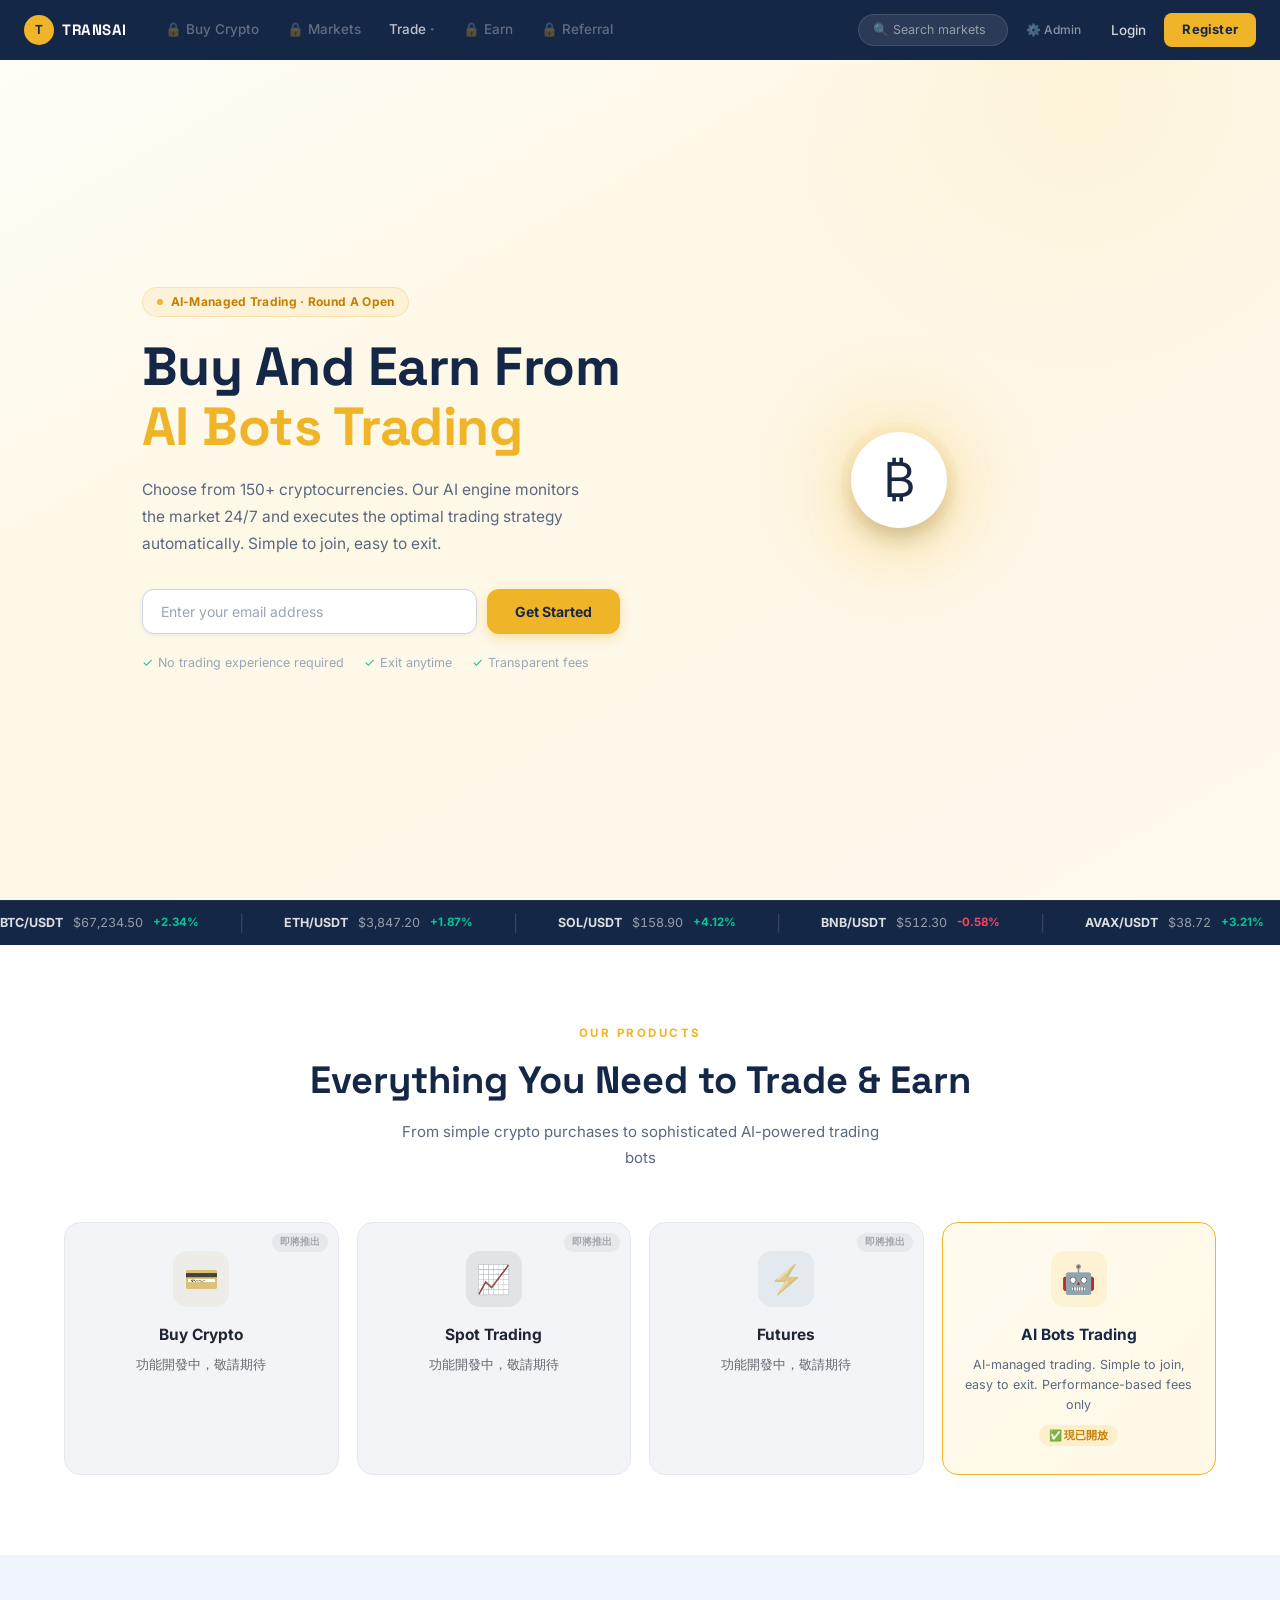
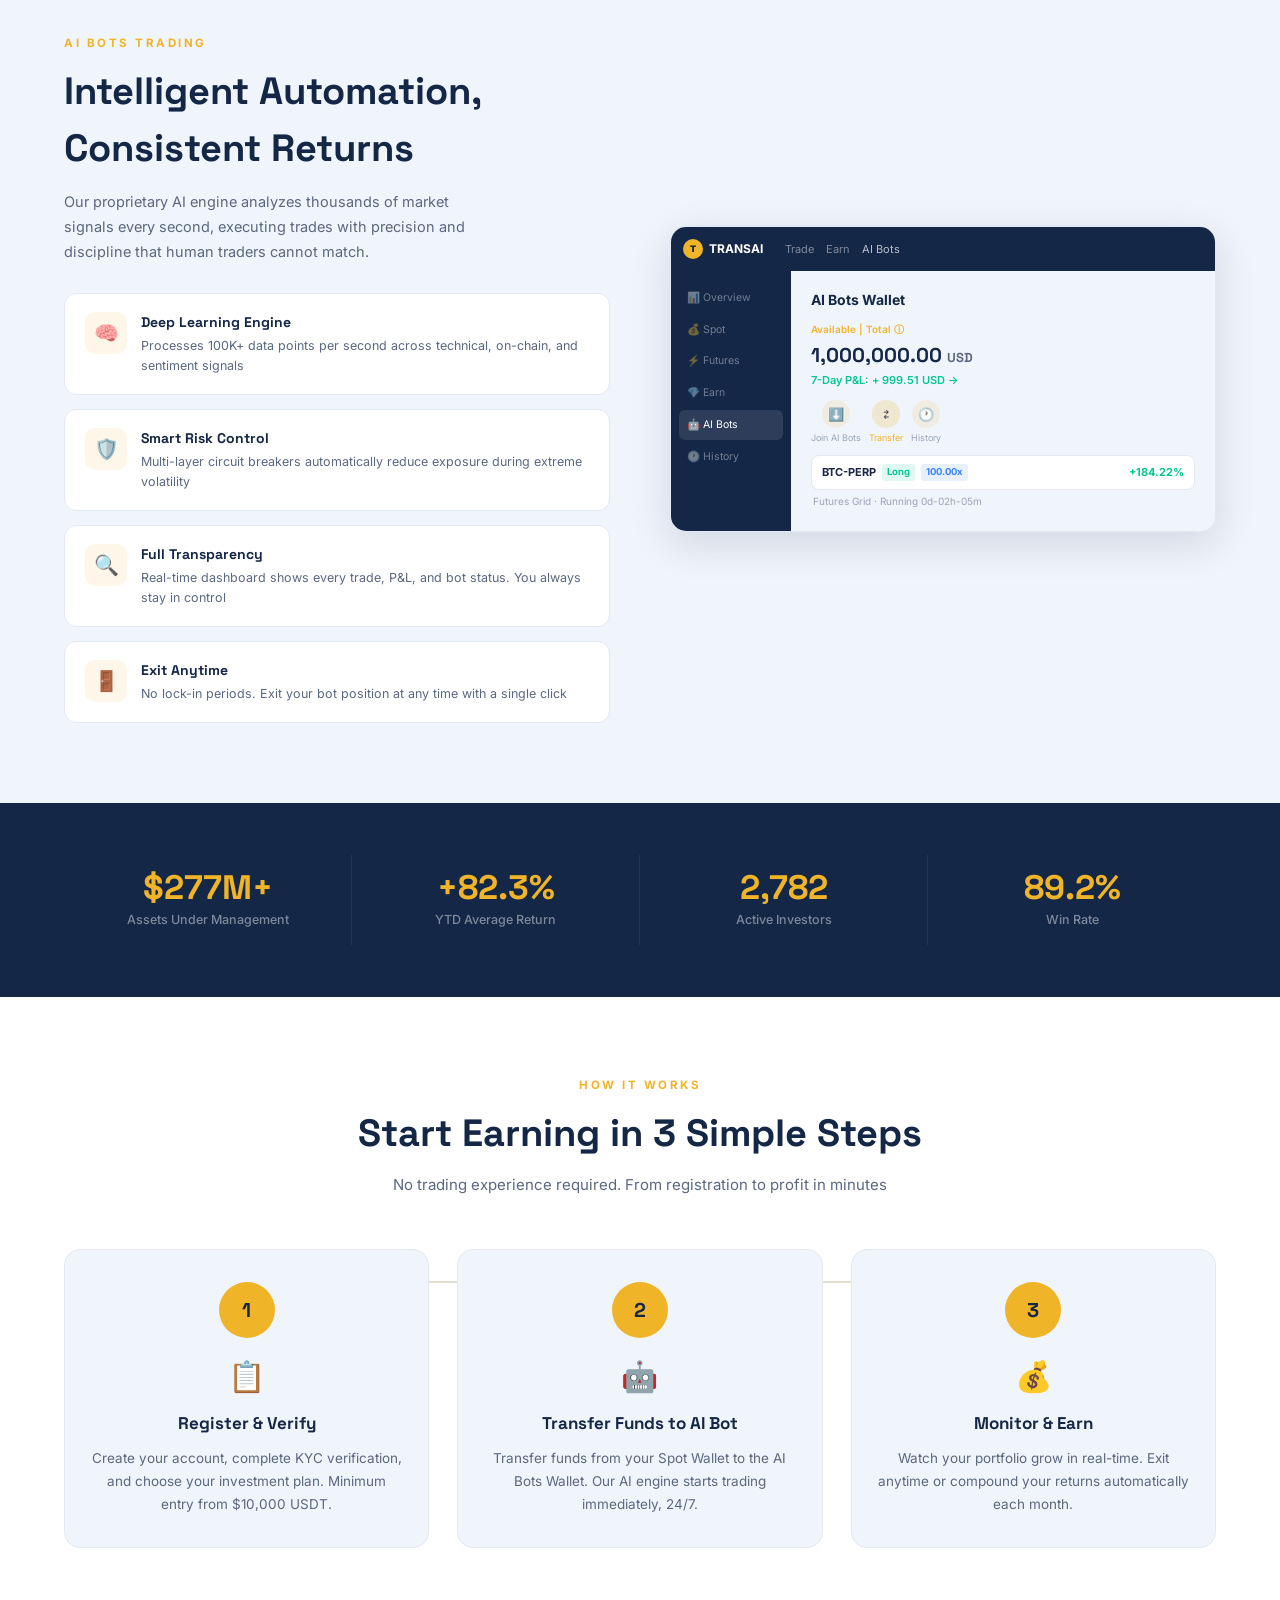
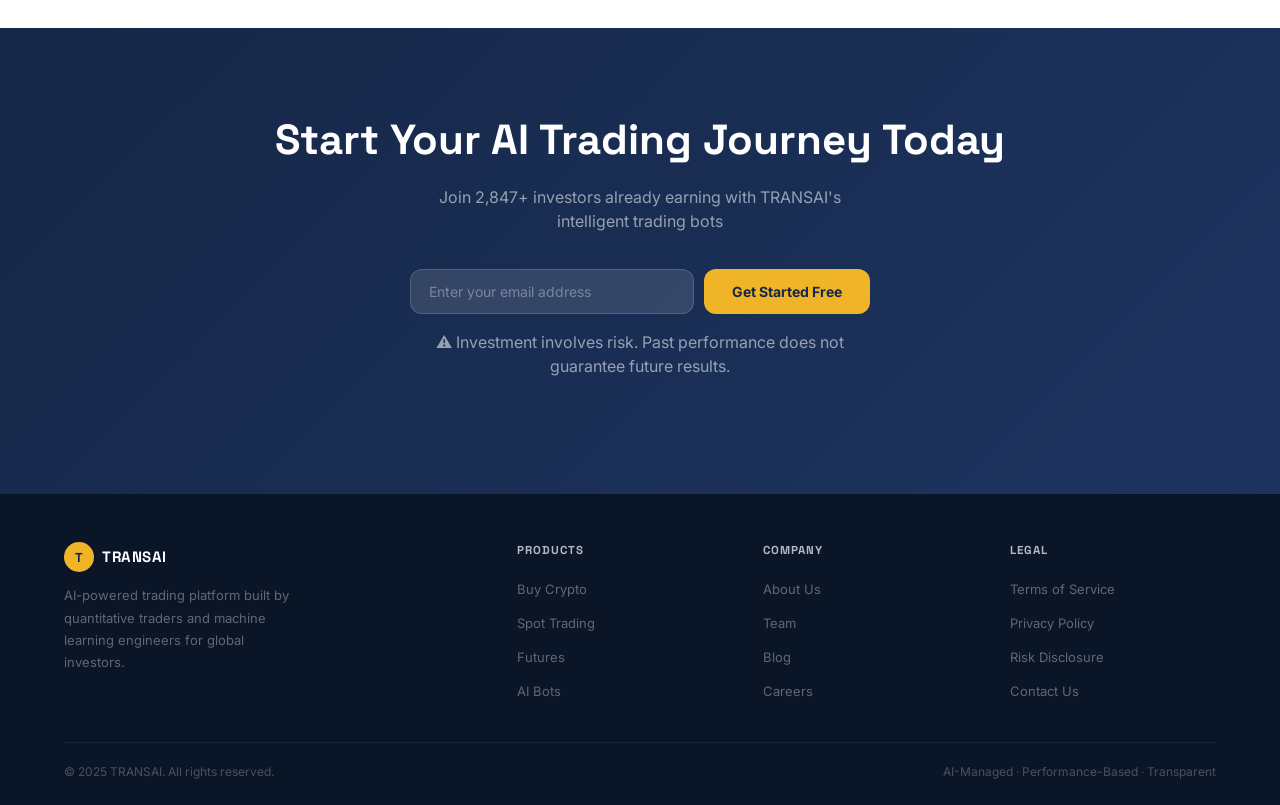
==== commit 1ac12adf: "feat: fund system v2 - 3 public funds, admin panel (admin/admin), AI toggle, VIP fund creation, QR l" ====
--- a/index.html
+++ b/index.html
@@ -18,30 +18,33 @@
       </a>
 
       <ul class="nav-menu">
-        <li>
-          <a href="#">Buy Crypto <span class="arrow">▾</span></a>
-          <div class="nav-dropdown">
-            <a href="#"><div class="dd-title">Credit / Debit Card</div><div class="dd-desc">Buy crypto with card instantly</div></a>
-            <a href="#"><div class="dd-title">Bank Transfer</div><div class="dd-desc">Low fees with bank deposit</div></a>
-            <a href="#"><div class="dd-title">P2P Trading</div><div class="dd-desc">Trade directly with other users</div></a>
-          </div>
+        <!-- DISABLED -->
+        <li style="opacity:0.45;cursor:not-allowed" title="即將推出">
+          <a href="#" onclick="showComingSoon();return false" style="cursor:not-allowed">🔒 Buy Crypto</a>
         </li>
-        <li><a href="#">Markets</a></li>
+        <li style="opacity:0.45;cursor:not-allowed" title="即將推出">
+          <a href="#" onclick="showComingSoon();return false" style="cursor:not-allowed">🔒 Markets</a>
+        </li>
         <li>
           <a href="#">Trade <span class="arrow">▾</span></a>
           <div class="nav-dropdown">
-            <a href="#"><div class="dd-title">Convert</div><div class="dd-desc">Convert crypto to fiat and vice-versa</div></a>
-            <a href="#"><div class="dd-title">Spot</div><div class="dd-desc">Trade 150+ cryptocurrencies</div></a>
-            <a href="#"><div class="dd-title">Futures</div><div class="dd-desc">Maximize capital with cross-margin, multi-asset collateral</div></a>
-            <a href="dashboard.html"><div class="dd-title" style="color:#f0b429">AI Bots Trading</div><div class="dd-desc">AI-managed trading. Simple to join, easy to exit</div></a>
+            <a href="#" onclick="showComingSoon();return false" style="opacity:0.45;cursor:not-allowed"><div class="dd-title">🔒 Convert</div><div class="dd-desc">即將推出</div></a>
+            <a href="#" onclick="showComingSoon();return false" style="opacity:0.45;cursor:not-allowed"><div class="dd-title">🔒 Spot</div><div class="dd-desc">即將推出</div></a>
+            <a href="#" onclick="showComingSoon();return false" style="opacity:0.45;cursor:not-allowed"><div class="dd-title">🔒 Futures</div><div class="dd-desc">即將推出</div></a>
+            <a href="dashboard.html"><div class="dd-title" style="color:#f0b429">✅ AI Bots Trading</div><div class="dd-desc">AI-managed trading. Simple to join, easy to exit</div></a>
           </div>
         </li>
-        <li><a href="#">Earn</a></li>
-        <li><a href="#">Referral</a></li>
+        <li style="opacity:0.45;cursor:not-allowed" title="即將推出">
+          <a href="#" onclick="showComingSoon();return false" style="cursor:not-allowed">🔒 Earn</a>
+        </li>
+        <li style="opacity:0.45;cursor:not-allowed" title="即將推出">
+          <a href="#" onclick="showComingSoon();return false" style="cursor:not-allowed">🔒 Referral</a>
+        </li>
       </ul>
 
       <div class="nav-right">
         <div class="nav-search">🔍 Search markets</div>
+        <a href="admin.html" class="nav-link" style="font-size:12px;color:rgba(255,255,255,0.5)">⚙️ Admin</a>
         <a href="#" class="nav-link" id="nav-login-btn">Login</a>
         <a href="#" class="btn-register" id="nav-register-btn">Register</a>
       </div>
@@ -140,26 +143,31 @@
         <p class="section-desc">From simple crypto purchases to sophisticated AI-powered trading bots</p>
       </div>
       <div class="products-grid">
-        <a href="#" class="product-card">
+        <!-- DISABLED CARDS -->
+        <a href="#" class="product-card" onclick="showComingSoon();return false" style="opacity:0.4;filter:grayscale(0.6);cursor:not-allowed;position:relative">
+          <div style="position:absolute;top:10px;right:10px;font-size:9.5px;font-weight:700;background:#e2e8f4;color:#9aa5b8;padding:2px 8px;border-radius:50px">即將推出</div>
           <div class="product-icon icon-gold">💳</div>
           <div class="product-name">Buy Crypto</div>
-          <div class="product-desc">Purchase 150+ cryptocurrencies instantly with card or bank transfer</div>
+          <div class="product-desc">功能開發中，敬請期待</div>
         </a>
-        <a href="#" class="product-card">
+        <a href="#" class="product-card" onclick="showComingSoon();return false" style="opacity:0.4;filter:grayscale(0.6);cursor:not-allowed;position:relative">
+          <div style="position:absolute;top:10px;right:10px;font-size:9.5px;font-weight:700;background:#e2e8f4;color:#9aa5b8;padding:2px 8px;border-radius:50px">即將推出</div>
           <div class="product-icon icon-navy">📈</div>
           <div class="product-name">Spot Trading</div>
-          <div class="product-desc">Trade spot markets with deep liquidity and competitive fees</div>
+          <div class="product-desc">功能開發中，敬請期待</div>
         </a>
-        <a href="#" class="product-card">
+        <a href="#" class="product-card" onclick="showComingSoon();return false" style="opacity:0.4;filter:grayscale(0.6);cursor:not-allowed;position:relative">
+          <div style="position:absolute;top:10px;right:10px;font-size:9.5px;font-weight:700;background:#e2e8f4;color:#9aa5b8;padding:2px 8px;border-radius:50px">即將推出</div>
           <div class="product-icon icon-blue">⚡</div>
           <div class="product-name">Futures</div>
-          <div class="product-desc">Maximize capital with cross-margin, multi-asset collateral and settlement</div>
+          <div class="product-desc">功能開發中，敬請期待</div>
         </a>
+        <!-- ACTIVE CARD -->
         <a href="dashboard.html" class="product-card featured">
           <div class="product-icon icon-gold">🤖</div>
           <div class="product-name">AI Bots Trading</div>
           <div class="product-desc">AI-managed trading. Simple to join, easy to exit. Performance-based fees only</div>
-          <span class="product-tag">⭐ Most Popular</span>
+          <span class="product-tag">✅ 現已開放</span>
         </a>
       </div>
     </div>
@@ -402,6 +410,18 @@
     </div>
   </div>
 
+  <script>
+    function showComingSoon() {
+      const old = document.querySelector('.cs-toast');
+      if (old) old.remove();
+      const t = document.createElement('div');
+      t.className = 'cs-toast';
+      t.style.cssText = 'position:fixed;bottom:24px;right:24px;background:#152747;color:#fff;padding:12px 20px;border-radius:8px;font-size:13px;font-weight:500;z-index:5000;box-shadow:0 8px 32px rgba(0,0,0,0.2)';
+      t.textContent = '🔒 此功能即將推出，敬請期待';
+      document.body.appendChild(t);
+      setTimeout(() => { t.style.opacity='0';t.style.transition='opacity 0.3s';setTimeout(()=>t.remove(),300); }, 2500);
+    }
+  </script>
   <script src="js/main.js"></script>
 </body>
 </html>
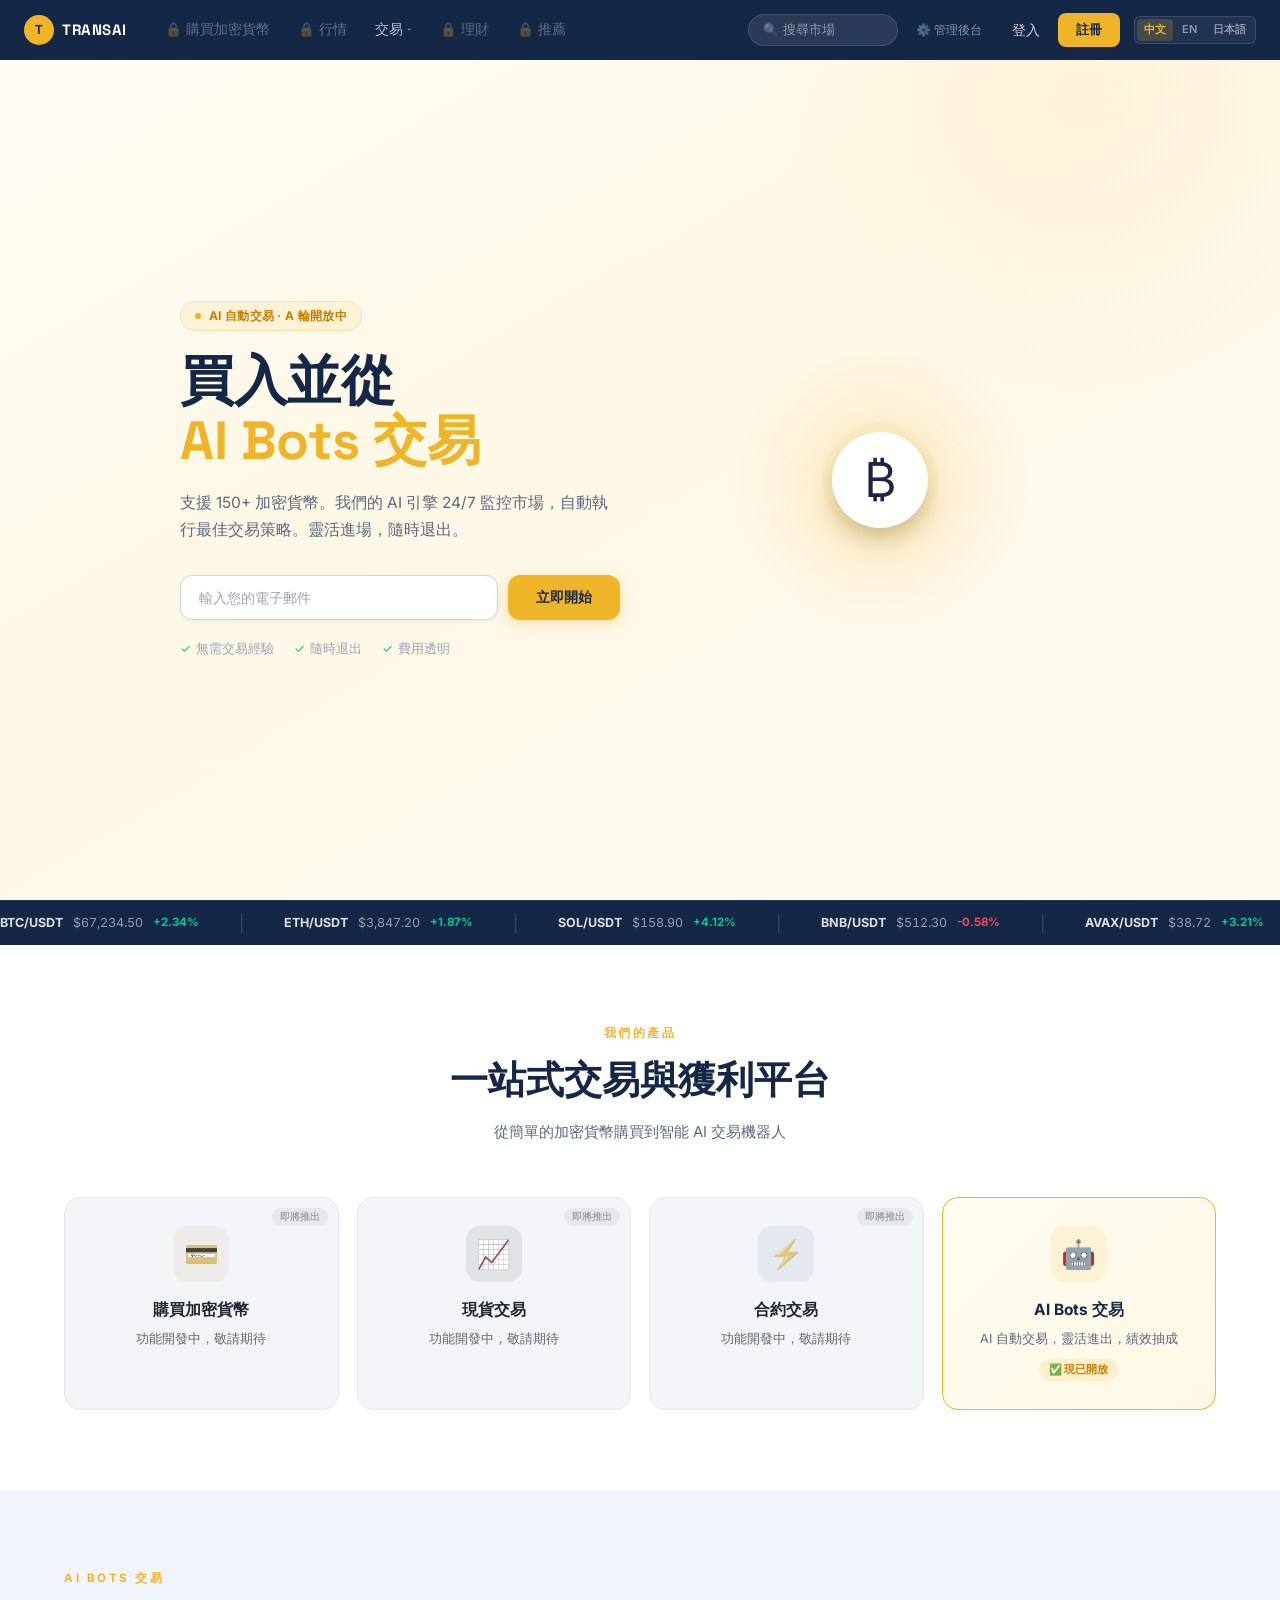
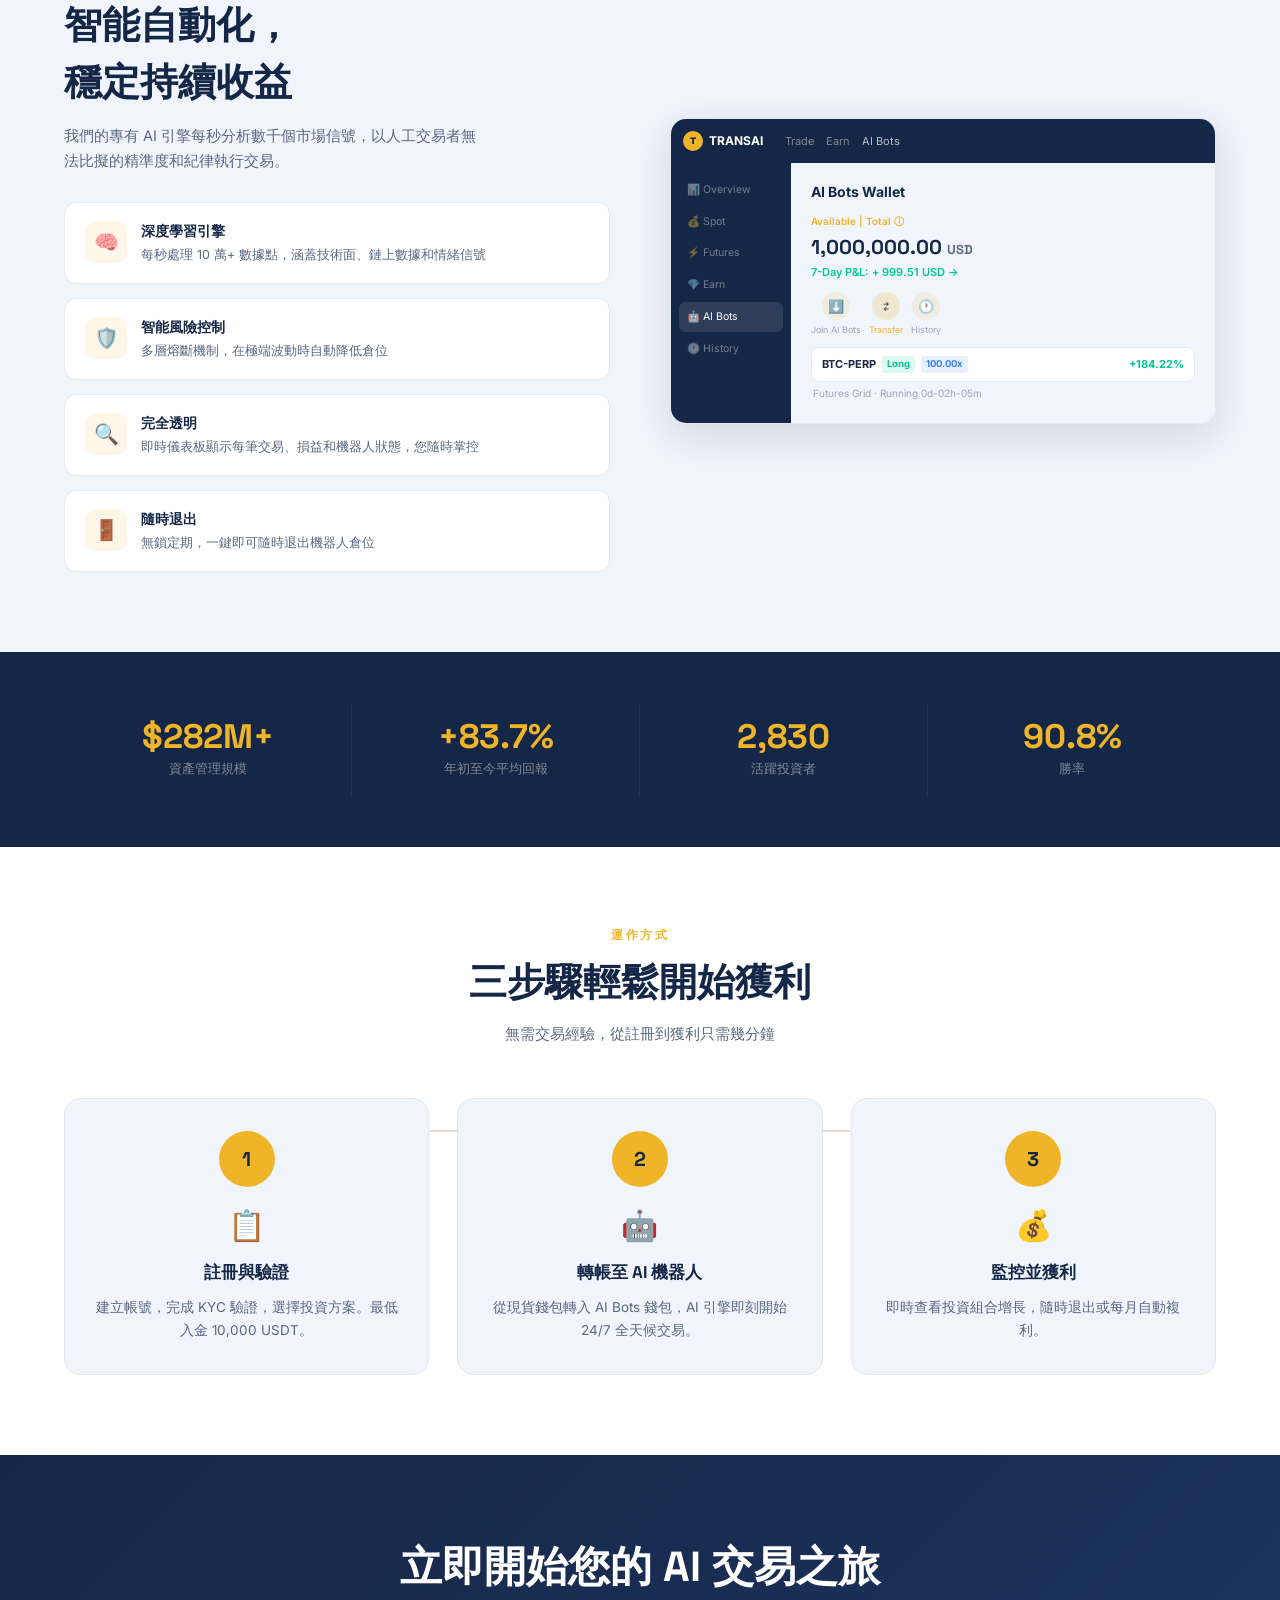
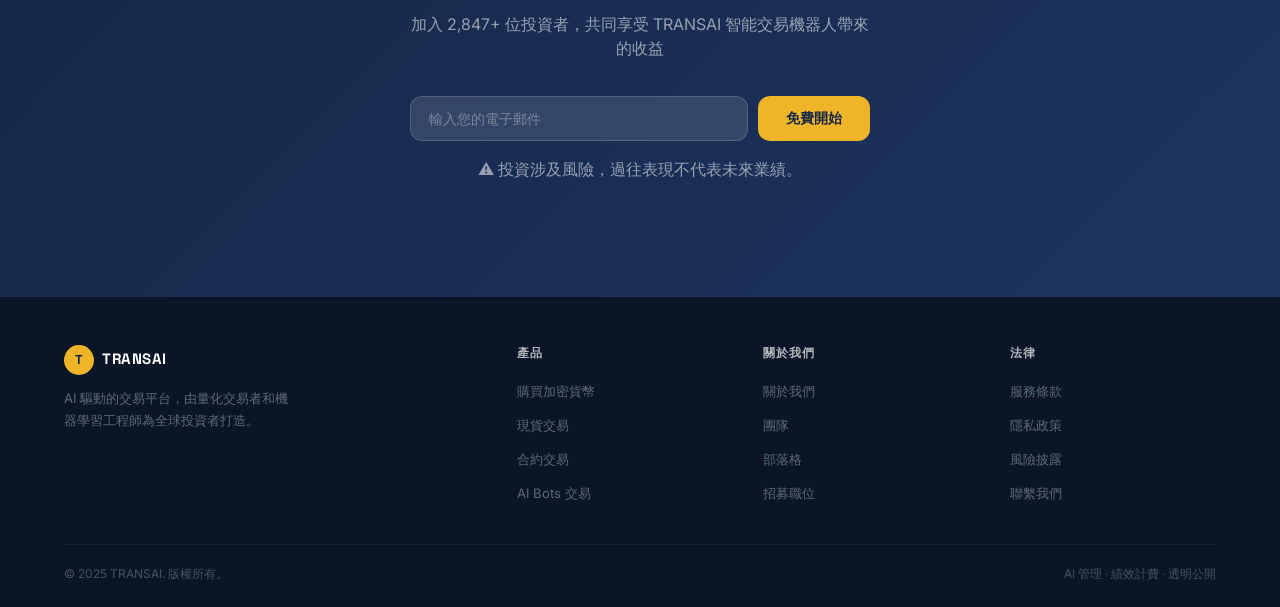
==== commit 50971151: "feat: add i18n (zh-TW / EN / JA) across all pages Add a centralized internationalization system supp" ====
--- a/index.html
+++ b/index.html
@@ -18,35 +18,34 @@
       </a>
 
       <ul class="nav-menu">
-        <!-- DISABLED -->
-        <li style="opacity:0.45;cursor:not-allowed" title="即將推出">
-          <a href="#" onclick="showComingSoon();return false" style="cursor:not-allowed">🔒 Buy Crypto</a>
+        <li style="opacity:0.45;cursor:not-allowed" data-i18n-title="coming_soon">
+          <a href="#" onclick="showComingSoon();return false" style="cursor:not-allowed" data-i18n="nav_buy_crypto">🔒 Buy Crypto</a>
         </li>
-        <li style="opacity:0.45;cursor:not-allowed" title="即將推出">
-          <a href="#" onclick="showComingSoon();return false" style="cursor:not-allowed">🔒 Markets</a>
+        <li style="opacity:0.45;cursor:not-allowed" data-i18n-title="coming_soon">
+          <a href="#" onclick="showComingSoon();return false" style="cursor:not-allowed" data-i18n="nav_markets">🔒 Markets</a>
         </li>
         <li>
-          <a href="#">Trade <span class="arrow">▾</span></a>
+          <a href="#"><span data-i18n="nav_trade">Trade</span> <span class="arrow">▾</span></a>
           <div class="nav-dropdown">
-            <a href="#" onclick="showComingSoon();return false" style="opacity:0.45;cursor:not-allowed"><div class="dd-title">🔒 Convert</div><div class="dd-desc">即將推出</div></a>
-            <a href="#" onclick="showComingSoon();return false" style="opacity:0.45;cursor:not-allowed"><div class="dd-title">🔒 Spot</div><div class="dd-desc">即將推出</div></a>
-            <a href="#" onclick="showComingSoon();return false" style="opacity:0.45;cursor:not-allowed"><div class="dd-title">🔒 Futures</div><div class="dd-desc">即將推出</div></a>
-            <a href="dashboard.html"><div class="dd-title" style="color:#f0b429">✅ AI Bots Trading</div><div class="dd-desc">AI-managed trading. Simple to join, easy to exit</div></a>
+            <a href="#" onclick="showComingSoon();return false" style="opacity:0.45;cursor:not-allowed"><div class="dd-title" data-i18n="nav_convert">🔒 Convert</div><div class="dd-desc" data-i18n="coming_soon">即將推出</div></a>
+            <a href="#" onclick="showComingSoon();return false" style="opacity:0.45;cursor:not-allowed"><div class="dd-title" data-i18n="nav_spot">🔒 Spot</div><div class="dd-desc" data-i18n="coming_soon">即將推出</div></a>
+            <a href="#" onclick="showComingSoon();return false" style="opacity:0.45;cursor:not-allowed"><div class="dd-title" data-i18n="nav_futures">🔒 Futures</div><div class="dd-desc" data-i18n="coming_soon">即將推出</div></a>
+            <a href="dashboard.html"><div class="dd-title" style="color:#f0b429" data-i18n="nav_ai_bots">✅ AI Bots Trading</div><div class="dd-desc" data-i18n="nav_ai_bots_desc">AI-managed trading. Simple to join, easy to exit</div></a>
           </div>
         </li>
-        <li style="opacity:0.45;cursor:not-allowed" title="即將推出">
-          <a href="#" onclick="showComingSoon();return false" style="cursor:not-allowed">🔒 Earn</a>
+        <li style="opacity:0.45;cursor:not-allowed" data-i18n-title="coming_soon">
+          <a href="#" onclick="showComingSoon();return false" style="cursor:not-allowed" data-i18n="nav_earn">🔒 Earn</a>
         </li>
-        <li style="opacity:0.45;cursor:not-allowed" title="即將推出">
-          <a href="#" onclick="showComingSoon();return false" style="cursor:not-allowed">🔒 Referral</a>
+        <li style="opacity:0.45;cursor:not-allowed" data-i18n-title="coming_soon">
+          <a href="#" onclick="showComingSoon();return false" style="cursor:not-allowed" data-i18n="nav_referral">🔒 Referral</a>
         </li>
       </ul>
 
       <div class="nav-right">
-        <div class="nav-search">🔍 Search markets</div>
-        <a href="admin.html" class="nav-link" style="font-size:12px;color:rgba(255,255,255,0.5)">⚙️ Admin</a>
-        <a href="#" class="nav-link" id="nav-login-btn">Login</a>
-        <a href="#" class="btn-register" id="nav-register-btn">Register</a>
+        <div class="nav-search" data-i18n="nav_search">🔍 Search markets</div>
+        <a href="admin.html" class="nav-link" style="font-size:12px;color:rgba(255,255,255,0.5)" data-i18n="nav_admin">⚙️ Admin</a>
+        <a href="#" class="nav-link" id="nav-login-btn" data-i18n="nav_login">Login</a>
+        <a href="#" class="btn-register" id="nav-register-btn" data-i18n="nav_register">Register</a>
       </div>
     </div>
   </nav>
@@ -59,23 +58,23 @@
         <div class="hero-left">
           <div class="hero-badge">
             <span class="badge-dot"></span>
-            AI-Managed Trading · Round A Open
+            <span data-i18n="hero_badge">AI-Managed Trading · Round A Open</span>
           </div>
           <h1 class="hero-title">
-            Buy And Earn From<br>
-            <span class="highlight">AI Bots Trading</span>
+            <span data-i18n="hero_title_1">Buy And Earn From</span><br>
+            <span class="highlight" data-i18n="hero_title_highlight">AI Bots Trading</span>
           </h1>
-          <p class="hero-subtitle">
+          <p class="hero-subtitle" data-i18n="hero_subtitle">
             Choose from 150+ cryptocurrencies. Our AI engine monitors the market 24/7 and executes the optimal trading strategy automatically. Simple to join, easy to exit.
           </p>
           <div class="hero-form">
-            <input type="email" class="hero-input" id="hero-email" placeholder="Enter your email address">
-            <button class="btn-get-started" id="hero-start-btn">Get Started</button>
+            <input type="email" class="hero-input" id="hero-email" data-i18n-ph="hero_email_ph" placeholder="Enter your email address">
+            <button class="btn-get-started" id="hero-start-btn" data-i18n="hero_cta">Get Started</button>
           </div>
           <div class="hero-trust">
-            <div class="trust-item"><span class="trust-check">✓</span> No trading experience required</div>
-            <div class="trust-item"><span class="trust-check">✓</span> Exit anytime</div>
-            <div class="trust-item"><span class="trust-check">✓</span> Transparent fees</div>
+            <div class="trust-item"><span class="trust-check">✓</span> <span data-i18n="trust_1">No trading experience required</span></div>
+            <div class="trust-item"><span class="trust-check">✓</span> <span data-i18n="trust_2">Exit anytime</span></div>
+            <div class="trust-item"><span class="trust-check">✓</span> <span data-i18n="trust_3">Transparent fees</span></div>
           </div>
         </div>
 
@@ -138,36 +137,36 @@
   <section class="products" id="products">
     <div class="container">
       <div class="section-head">
-        <div class="section-eyebrow">Our Products</div>
-        <h2 class="section-title">Everything You Need to Trade & Earn</h2>
-        <p class="section-desc">From simple crypto purchases to sophisticated AI-powered trading bots</p>
+        <div class="section-eyebrow" data-i18n="products_eyebrow">Our Products</div>
+        <h2 class="section-title" data-i18n="products_title">Everything You Need to Trade & Earn</h2>
+        <p class="section-desc" data-i18n="products_desc">From simple crypto purchases to sophisticated AI-powered trading bots</p>
       </div>
       <div class="products-grid">
         <!-- DISABLED CARDS -->
         <a href="#" class="product-card" onclick="showComingSoon();return false" style="opacity:0.4;filter:grayscale(0.6);cursor:not-allowed;position:relative">
-          <div style="position:absolute;top:10px;right:10px;font-size:9.5px;font-weight:700;background:#e2e8f4;color:#9aa5b8;padding:2px 8px;border-radius:50px">即將推出</div>
+          <div style="position:absolute;top:10px;right:10px;font-size:9.5px;font-weight:700;background:#e2e8f4;color:#9aa5b8;padding:2px 8px;border-radius:50px" data-i18n="coming_soon">即將推出</div>
           <div class="product-icon icon-gold">💳</div>
-          <div class="product-name">Buy Crypto</div>
-          <div class="product-desc">功能開發中，敬請期待</div>
+          <div class="product-name" data-i18n="product_buy_crypto">Buy Crypto</div>
+          <div class="product-desc" data-i18n="product_buy_crypto_desc">功能開發中，敬請期待</div>
         </a>
         <a href="#" class="product-card" onclick="showComingSoon();return false" style="opacity:0.4;filter:grayscale(0.6);cursor:not-allowed;position:relative">
-          <div style="position:absolute;top:10px;right:10px;font-size:9.5px;font-weight:700;background:#e2e8f4;color:#9aa5b8;padding:2px 8px;border-radius:50px">即將推出</div>
+          <div style="position:absolute;top:10px;right:10px;font-size:9.5px;font-weight:700;background:#e2e8f4;color:#9aa5b8;padding:2px 8px;border-radius:50px" data-i18n="coming_soon">即將推出</div>
           <div class="product-icon icon-navy">📈</div>
-          <div class="product-name">Spot Trading</div>
-          <div class="product-desc">功能開發中，敬請期待</div>
+          <div class="product-name" data-i18n="product_spot">Spot Trading</div>
+          <div class="product-desc" data-i18n="product_spot_desc">功能開發中，敬請期待</div>
         </a>
         <a href="#" class="product-card" onclick="showComingSoon();return false" style="opacity:0.4;filter:grayscale(0.6);cursor:not-allowed;position:relative">
-          <div style="position:absolute;top:10px;right:10px;font-size:9.5px;font-weight:700;background:#e2e8f4;color:#9aa5b8;padding:2px 8px;border-radius:50px">即將推出</div>
+          <div style="position:absolute;top:10px;right:10px;font-size:9.5px;font-weight:700;background:#e2e8f4;color:#9aa5b8;padding:2px 8px;border-radius:50px" data-i18n="coming_soon">即將推出</div>
           <div class="product-icon icon-blue">⚡</div>
-          <div class="product-name">Futures</div>
-          <div class="product-desc">功能開發中，敬請期待</div>
+          <div class="product-name" data-i18n="product_futures">Futures</div>
+          <div class="product-desc" data-i18n="product_futures_desc">功能開發中，敬請期待</div>
         </a>
         <!-- ACTIVE CARD -->
         <a href="dashboard.html" class="product-card featured">
           <div class="product-icon icon-gold">🤖</div>
-          <div class="product-name">AI Bots Trading</div>
-          <div class="product-desc">AI-managed trading. Simple to join, easy to exit. Performance-based fees only</div>
-          <span class="product-tag">✅ 現已開放</span>
+          <div class="product-name" data-i18n="product_ai_bots">AI Bots Trading</div>
+          <div class="product-desc" data-i18n="product_ai_bots_desc">AI-managed trading. Simple to join, easy to exit. Performance-based fees only</div>
+          <span class="product-tag" data-i18n="product_ai_now_open">✅ 現已開放</span>
         </a>
       </div>
     </div>
@@ -179,38 +178,41 @@
       <div class="ai-grid">
         <!-- Left: Features -->
         <div>
-          <div class="section-eyebrow">AI Bots Trading</div>
-          <h2 class="section-title" style="text-align:left">Intelligent Automation,<br>Consistent Returns</h2>
-          <p style="color:var(--text-2); font-size:14.5px; line-height:1.75; margin-top:12px; max-width:420px">
+          <div class="section-eyebrow" data-i18n="ai_eyebrow">AI Bots Trading</div>
+          <h2 class="section-title" style="text-align:left">
+            <span data-i18n="ai_title_1">Intelligent Automation,</span><br>
+            <span data-i18n="ai_title_2">Consistent Returns</span>
+          </h2>
+          <p style="color:var(--text-2); font-size:14.5px; line-height:1.75; margin-top:12px; max-width:420px" data-i18n="ai_desc">
             Our proprietary AI engine analyzes thousands of market signals every second, executing trades with precision and discipline that human traders cannot match.
           </p>
           <div class="ai-features">
             <div class="ai-feature">
               <div class="ai-feat-icon">🧠</div>
               <div class="ai-feat-text">
-                <h4>Deep Learning Engine</h4>
-                <p>Processes 100K+ data points per second across technical, on-chain, and sentiment signals</p>
+                <h4 data-i18n="feat_deep_title">Deep Learning Engine</h4>
+                <p data-i18n="feat_deep_desc">Processes 100K+ data points per second across technical, on-chain, and sentiment signals</p>
               </div>
             </div>
             <div class="ai-feature">
               <div class="ai-feat-icon">🛡️</div>
               <div class="ai-feat-text">
-                <h4>Smart Risk Control</h4>
-                <p>Multi-layer circuit breakers automatically reduce exposure during extreme volatility</p>
+                <h4 data-i18n="feat_risk_title">Smart Risk Control</h4>
+                <p data-i18n="feat_risk_desc">Multi-layer circuit breakers automatically reduce exposure during extreme volatility</p>
               </div>
             </div>
             <div class="ai-feature">
               <div class="ai-feat-icon">🔍</div>
               <div class="ai-feat-text">
-                <h4>Full Transparency</h4>
-                <p>Real-time dashboard shows every trade, P&L, and bot status. You always stay in control</p>
+                <h4 data-i18n="feat_trans_title">Full Transparency</h4>
+                <p data-i18n="feat_trans_desc">Real-time dashboard shows every trade, P&L, and bot status. You always stay in control</p>
               </div>
             </div>
             <div class="ai-feature">
               <div class="ai-feat-icon">🚪</div>
               <div class="ai-feat-text">
-                <h4>Exit Anytime</h4>
-                <p>No lock-in periods. Exit your bot position at any time with a single click</p>
+                <h4 data-i18n="feat_exit_title">Exit Anytime</h4>
+                <p data-i18n="feat_exit_desc">No lock-in periods. Exit your bot position at any time with a single click</p>
               </div>
             </div>
           </div>
@@ -279,19 +281,19 @@
       <div class="stats-grid">
         <div class="stats-item">
           <div class="stats-val" id="stat-aum">$284M+</div>
-          <div class="stats-label">Assets Under Management</div>
+          <div class="stats-label" data-i18n="stat_aum_label">Assets Under Management</div>
         </div>
         <div class="stats-item">
           <div class="stats-val" id="stat-return">+84.2%</div>
-          <div class="stats-label">YTD Average Return</div>
+          <div class="stats-label" data-i18n="stat_return_label">YTD Average Return</div>
         </div>
         <div class="stats-item">
           <div class="stats-val" id="stat-users">2,847</div>
-          <div class="stats-label">Active Investors</div>
+          <div class="stats-label" data-i18n="stat_users_label">Active Investors</div>
         </div>
         <div class="stats-item">
           <div class="stats-val" id="stat-win">91.3%</div>
-          <div class="stats-label">Win Rate</div>
+          <div class="stats-label" data-i18n="stat_win_label">Win Rate</div>
         </div>
       </div>
     </div>
@@ -301,28 +303,28 @@
   <section class="hiw" id="how-it-works">
     <div class="container">
       <div class="section-head">
-        <div class="section-eyebrow">How It Works</div>
-        <h2 class="section-title">Start Earning in 3 Simple Steps</h2>
-        <p class="section-desc">No trading experience required. From registration to profit in minutes</p>
+        <div class="section-eyebrow" data-i18n="hiw_eyebrow">How It Works</div>
+        <h2 class="section-title" data-i18n="hiw_title">Start Earning in 3 Simple Steps</h2>
+        <p class="section-desc" data-i18n="hiw_desc">No trading experience required. From registration to profit in minutes</p>
       </div>
       <div class="steps">
         <div class="step">
           <div class="step-num">1</div>
           <div class="step-emoji">📋</div>
-          <h3 class="step-title">Register & Verify</h3>
-          <p class="step-desc">Create your account, complete KYC verification, and choose your investment plan. Minimum entry from $10,000 USDT.</p>
+          <h3 class="step-title" data-i18n="step1_title">Register & Verify</h3>
+          <p class="step-desc" data-i18n="step1_desc">Create your account, complete KYC verification, and choose your investment plan. Minimum entry from $10,000 USDT.</p>
         </div>
         <div class="step">
           <div class="step-num">2</div>
           <div class="step-emoji">🤖</div>
-          <h3 class="step-title">Transfer Funds to AI Bot</h3>
-          <p class="step-desc">Transfer funds from your Spot Wallet to the AI Bots Wallet. Our AI engine starts trading immediately, 24/7.</p>
+          <h3 class="step-title" data-i18n="step2_title">Transfer Funds to AI Bot</h3>
+          <p class="step-desc" data-i18n="step2_desc">Transfer funds from your Spot Wallet to the AI Bots Wallet. Our AI engine starts trading immediately, 24/7.</p>
         </div>
         <div class="step">
           <div class="step-num">3</div>
           <div class="step-emoji">💰</div>
-          <h3 class="step-title">Monitor & Earn</h3>
-          <p class="step-desc">Watch your portfolio grow in real-time. Exit anytime or compound your returns automatically each month.</p>
+          <h3 class="step-title" data-i18n="step3_title">Monitor & Earn</h3>
+          <p class="step-desc" data-i18n="step3_desc">Watch your portfolio grow in real-time. Exit anytime or compound your returns automatically each month.</p>
         </div>
       </div>
     </div>
@@ -331,13 +333,13 @@
   <!-- CTA -->
   <section class="cta" id="get-started">
     <div class="container">
-      <h2>Start Your AI Trading Journey Today</h2>
-      <p>Join 2,847+ investors already earning with TRANSAI's intelligent trading bots</p>
+      <h2 data-i18n="cta_title">Start Your AI Trading Journey Today</h2>
+      <p data-i18n="cta_desc">Join 2,847+ investors already earning with TRANSAI's intelligent trading bots</p>
       <div class="cta-form">
-        <input type="email" class="cta-input" id="cta-email" placeholder="Enter your email address">
-        <button class="btn-cta" id="cta-btn">Get Started Free</button>
-      </div>
-      <p class="cta-note">⚠️ Investment involves risk. Past performance does not guarantee future results.</p>
+        <input type="email" class="cta-input" id="cta-email" data-i18n-ph="cta_email_ph" placeholder="Enter your email address">
+        <button class="btn-cta" id="cta-btn" data-i18n="cta_btn">Get Started Free</button>
+      </div>
+      <p class="cta-note" data-i18n="cta_risk">⚠️ Investment involves risk. Past performance does not guarantee future results.</p>
     </div>
   </section>
 
@@ -350,39 +352,39 @@
             <div class="logo-icon">T</div>
             <span class="logo-text">TRANSAI</span>
           </a>
-          <p class="footer-brand-desc">AI-powered trading platform built by quantitative traders and machine learning engineers for global investors.</p>
+          <p class="footer-brand-desc" data-i18n="footer_desc">AI-powered trading platform built by quantitative traders and machine learning engineers for global investors.</p>
         </div>
         <div class="footer-col">
-          <h4>Products</h4>
+          <h4 data-i18n="footer_products">Products</h4>
           <ul>
-            <li><a href="#">Buy Crypto</a></li>
-            <li><a href="#">Spot Trading</a></li>
-            <li><a href="#">Futures</a></li>
-            <li><a href="dashboard.html">AI Bots</a></li>
+            <li><a href="#" data-i18n="product_buy_crypto">Buy Crypto</a></li>
+            <li><a href="#" data-i18n="product_spot">Spot Trading</a></li>
+            <li><a href="#" data-i18n="product_futures">Futures</a></li>
+            <li><a href="dashboard.html" data-i18n="product_ai_bots">AI Bots</a></li>
           </ul>
         </div>
         <div class="footer-col">
-          <h4>Company</h4>
+          <h4 data-i18n="footer_company">Company</h4>
           <ul>
-            <li><a href="#">About Us</a></li>
-            <li><a href="#">Team</a></li>
-            <li><a href="#">Blog</a></li>
-            <li><a href="#">Careers</a></li>
+            <li><a href="#" data-i18n="footer_about">About Us</a></li>
+            <li><a href="#" data-i18n="footer_team">Team</a></li>
+            <li><a href="#" data-i18n="footer_blog">Blog</a></li>
+            <li><a href="#" data-i18n="footer_careers">Careers</a></li>
           </ul>
         </div>
         <div class="footer-col">
-          <h4>Legal</h4>
+          <h4 data-i18n="footer_legal">Legal</h4>
           <ul>
-            <li><a href="#">Terms of Service</a></li>
-            <li><a href="#">Privacy Policy</a></li>
-            <li><a href="#">Risk Disclosure</a></li>
-            <li><a href="#">Contact Us</a></li>
+            <li><a href="#" data-i18n="footer_terms">Terms of Service</a></li>
+            <li><a href="#" data-i18n="footer_privacy">Privacy Policy</a></li>
+            <li><a href="#" data-i18n="footer_risk">Risk Disclosure</a></li>
+            <li><a href="#" data-i18n="footer_contact">Contact Us</a></li>
           </ul>
         </div>
       </div>
       <div class="footer-bottom">
-        <span>© 2025 TRANSAI. All rights reserved.</span>
-        <span>AI-Managed · Performance-Based · Transparent</span>
+        <span data-i18n="footer_bottom_1">© 2025 TRANSAI. All rights reserved.</span>
+        <span data-i18n="footer_bottom_2">AI-Managed · Performance-Based · Transparent</span>
       </div>
     </div>
   </footer>
@@ -391,22 +393,22 @@
   <div class="modal-overlay" id="register-modal">
     <div class="modal">
       <button class="modal-close" id="modal-close-btn">✕</button>
-      <h3>Create Your Account</h3>
-      <p class="modal-sub">Join TRANSAI and start earning with AI bots today</p>
+      <h3 data-i18n="modal_register_title">Create Your Account</h3>
+      <p class="modal-sub" data-i18n="modal_register_sub">Join TRANSAI and start earning with AI bots today</p>
       <div class="form-field">
-        <label class="field-label" for="reg-email">Email Address</label>
-        <input type="email" id="reg-email" class="field-input" placeholder="you@example.com">
+        <label class="field-label" for="reg-email" data-i18n="modal_email_label">Email Address</label>
+        <input type="email" id="reg-email" class="field-input" data-i18n-ph="modal_email_ph" placeholder="you@example.com">
       </div>
       <div class="form-field">
-        <label class="field-label" for="reg-password">Password</label>
-        <input type="password" id="reg-password" class="field-input" placeholder="Create a strong password">
+        <label class="field-label" for="reg-password" data-i18n="modal_password_label">Password</label>
+        <input type="password" id="reg-password" class="field-input" data-i18n-ph="modal_password_ph" placeholder="Create a strong password">
       </div>
       <div class="form-field">
-        <label class="field-label" for="reg-referral">Referral Code (optional)</label>
-        <input type="text" id="reg-referral" class="field-input" placeholder="Enter referral code">
-      </div>
-      <button class="btn-modal" id="reg-submit-btn">Create Account →</button>
-      <p class="modal-footer-text">Already have an account? <a href="#">Sign In</a></p>
+        <label class="field-label" for="reg-referral" data-i18n="modal_referral_label">Referral Code (optional)</label>
+        <input type="text" id="reg-referral" class="field-input" data-i18n-ph="modal_referral_ph" placeholder="Enter referral code">
+      </div>
+      <button class="btn-modal" id="reg-submit-btn" data-i18n="modal_create_account">Create Account →</button>
+      <p class="modal-footer-text" data-i18n="modal_signin">Already have an account? <a href="#">Sign In</a></p>
     </div>
   </div>
 
@@ -414,14 +416,15 @@
     function showComingSoon() {
       const old = document.querySelector('.cs-toast');
       if (old) old.remove();
-      const t = document.createElement('div');
-      t.className = 'cs-toast';
-      t.style.cssText = 'position:fixed;bottom:24px;right:24px;background:#152747;color:#fff;padding:12px 20px;border-radius:8px;font-size:13px;font-weight:500;z-index:5000;box-shadow:0 8px 32px rgba(0,0,0,0.2)';
-      t.textContent = '🔒 此功能即將推出，敬請期待';
-      document.body.appendChild(t);
-      setTimeout(() => { t.style.opacity='0';t.style.transition='opacity 0.3s';setTimeout(()=>t.remove(),300); }, 2500);
+      const el = document.createElement('div');
+      el.className = 'cs-toast';
+      el.style.cssText = 'position:fixed;bottom:24px;right:24px;background:#152747;color:#fff;padding:12px 20px;border-radius:8px;font-size:13px;font-weight:500;z-index:5000;box-shadow:0 8px 32px rgba(0,0,0,0.2)';
+      el.textContent = typeof _t === 'function' ? _t('coming_soon_toast') : '🔒 此功能即將推出，敬請期待';
+      document.body.appendChild(el);
+      setTimeout(() => { el.style.opacity='0';el.style.transition='opacity 0.3s';setTimeout(()=>el.remove(),300); }, 2500);
     }
   </script>
+  <script src="js/i18n.js"></script>
   <script src="js/main.js"></script>
 </body>
 </html>
